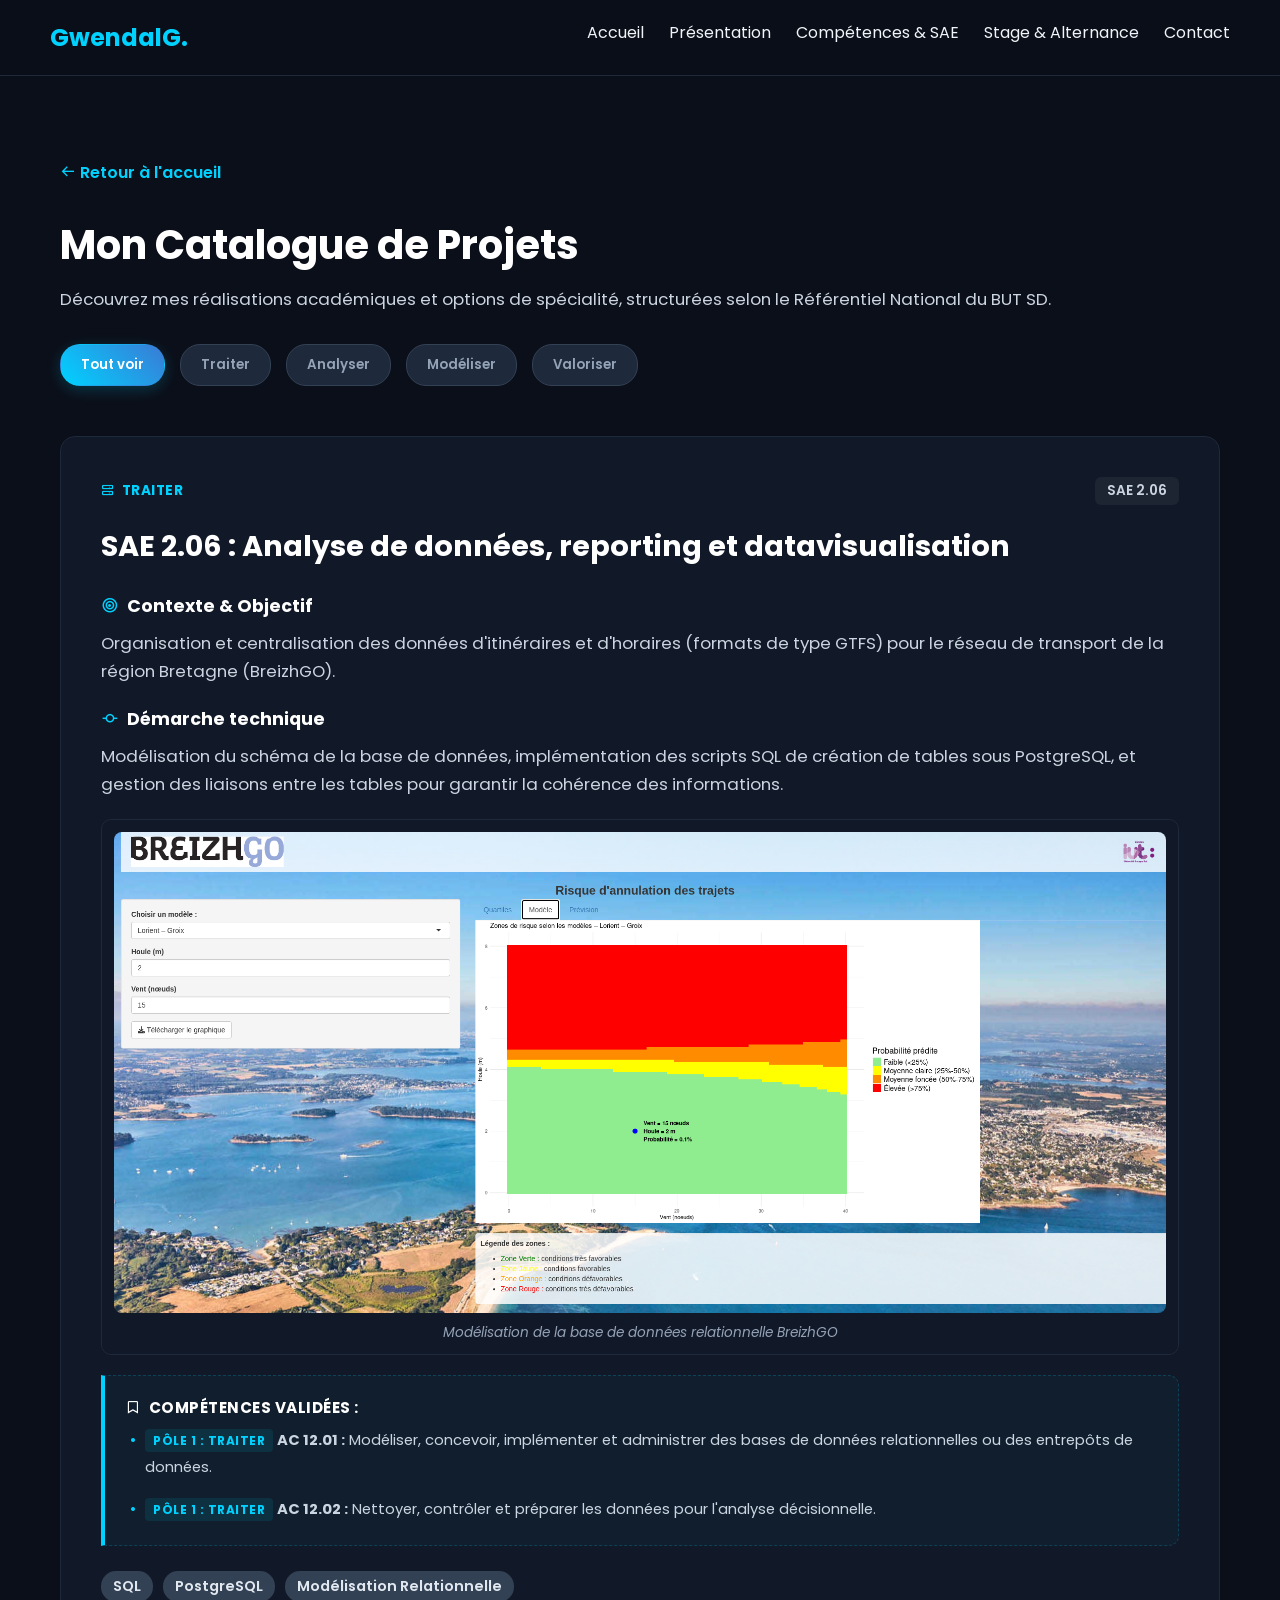
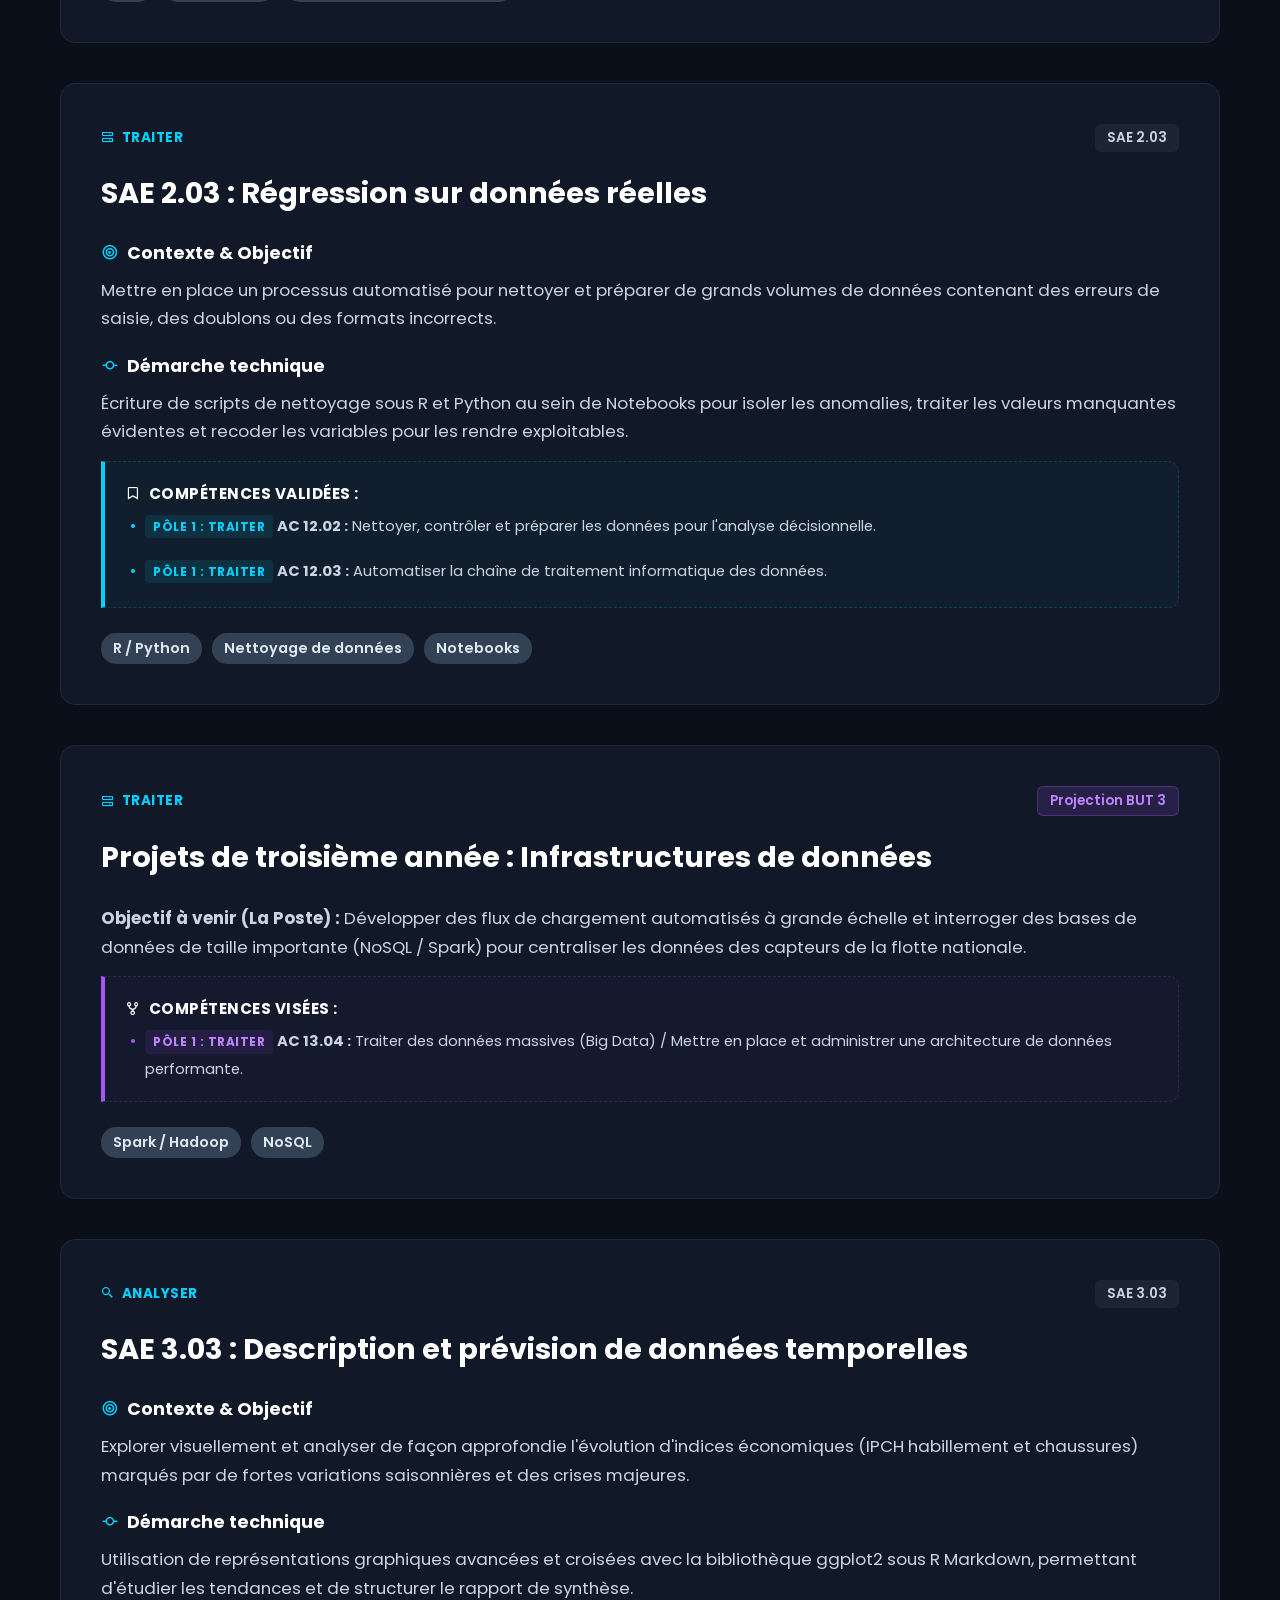
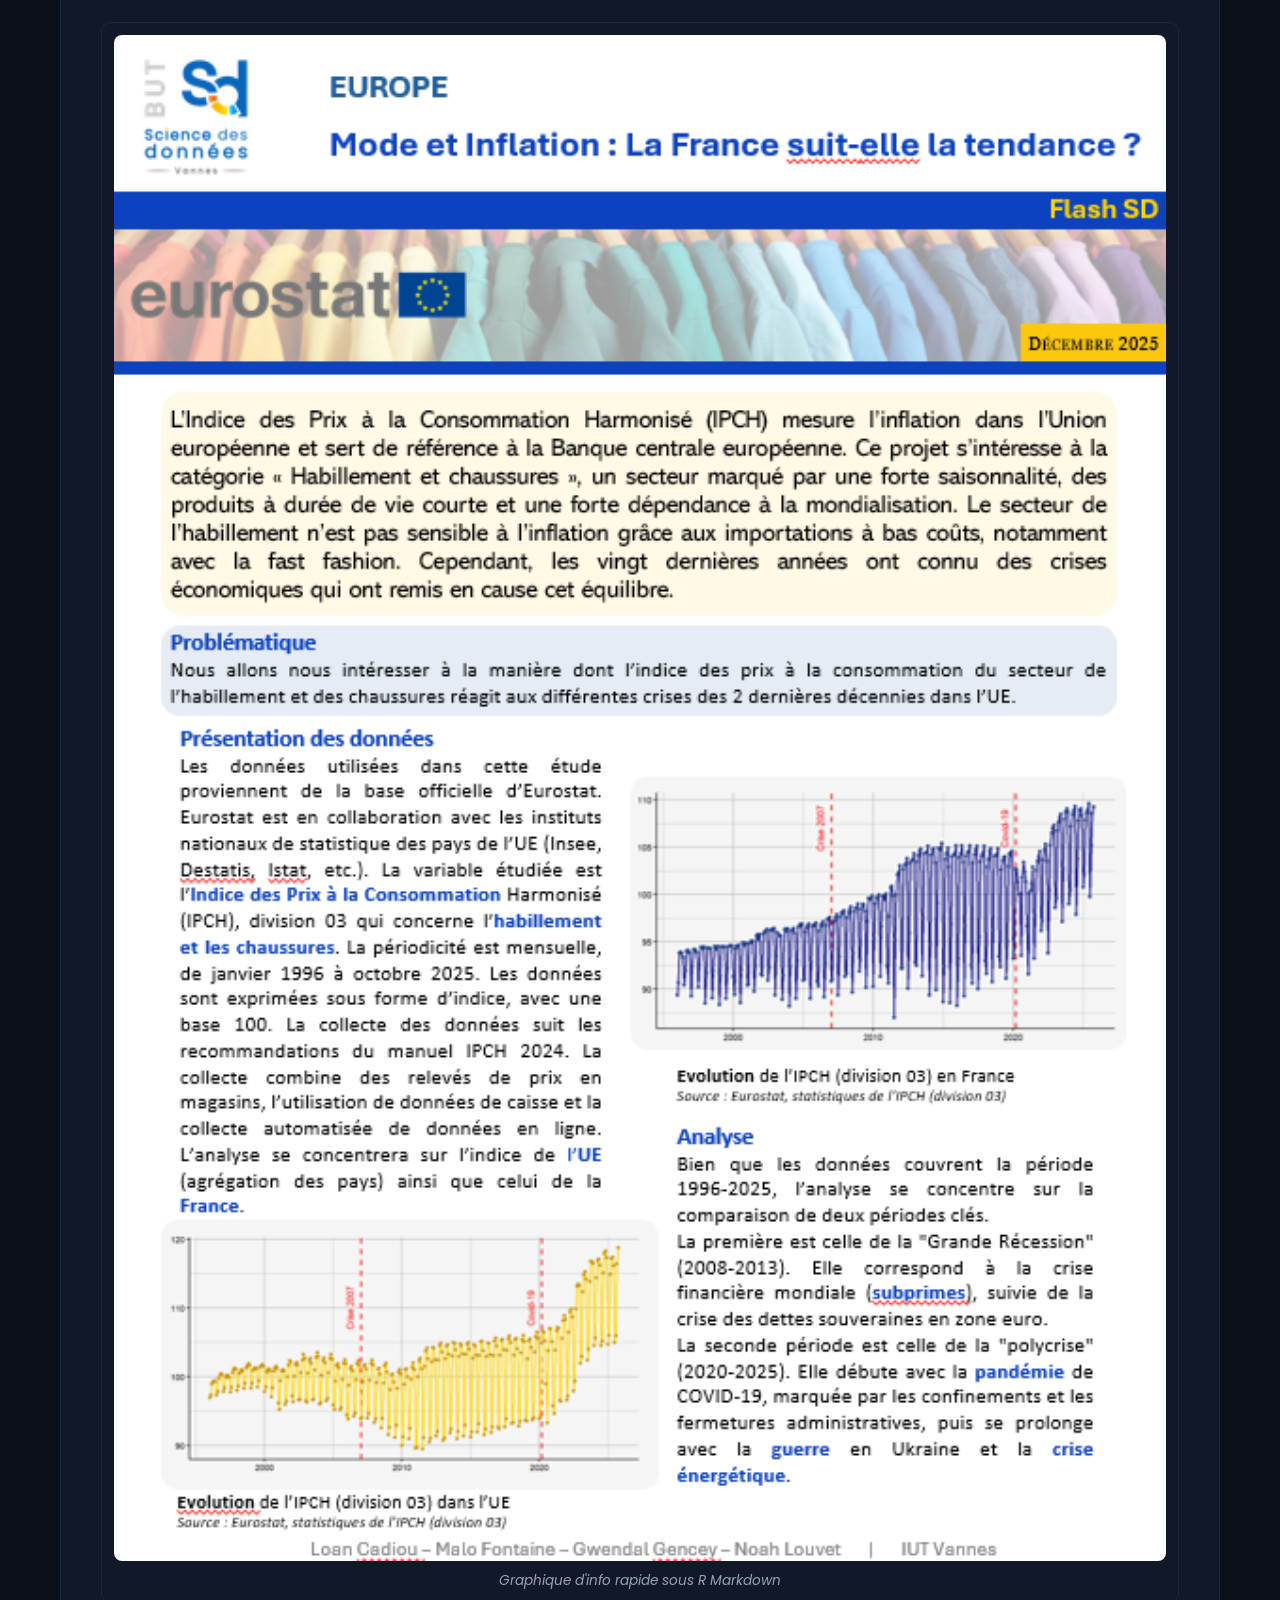
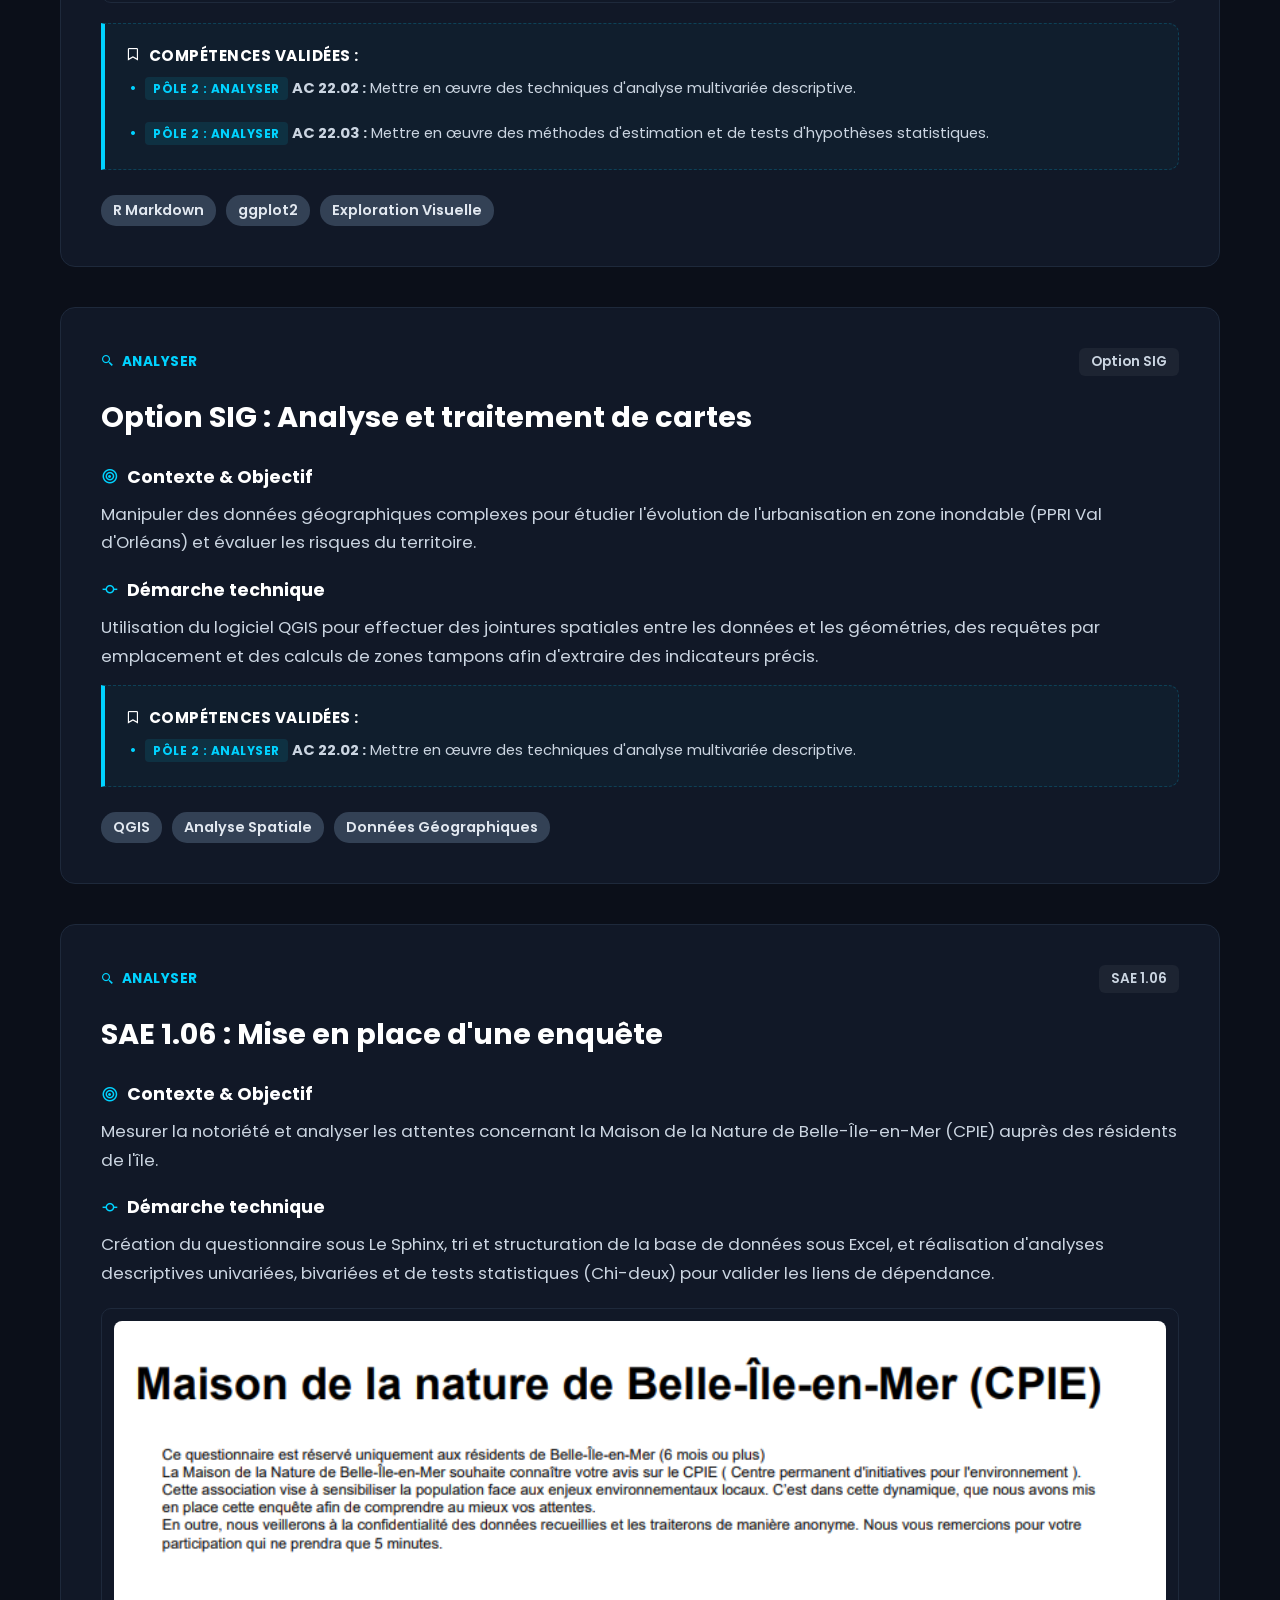
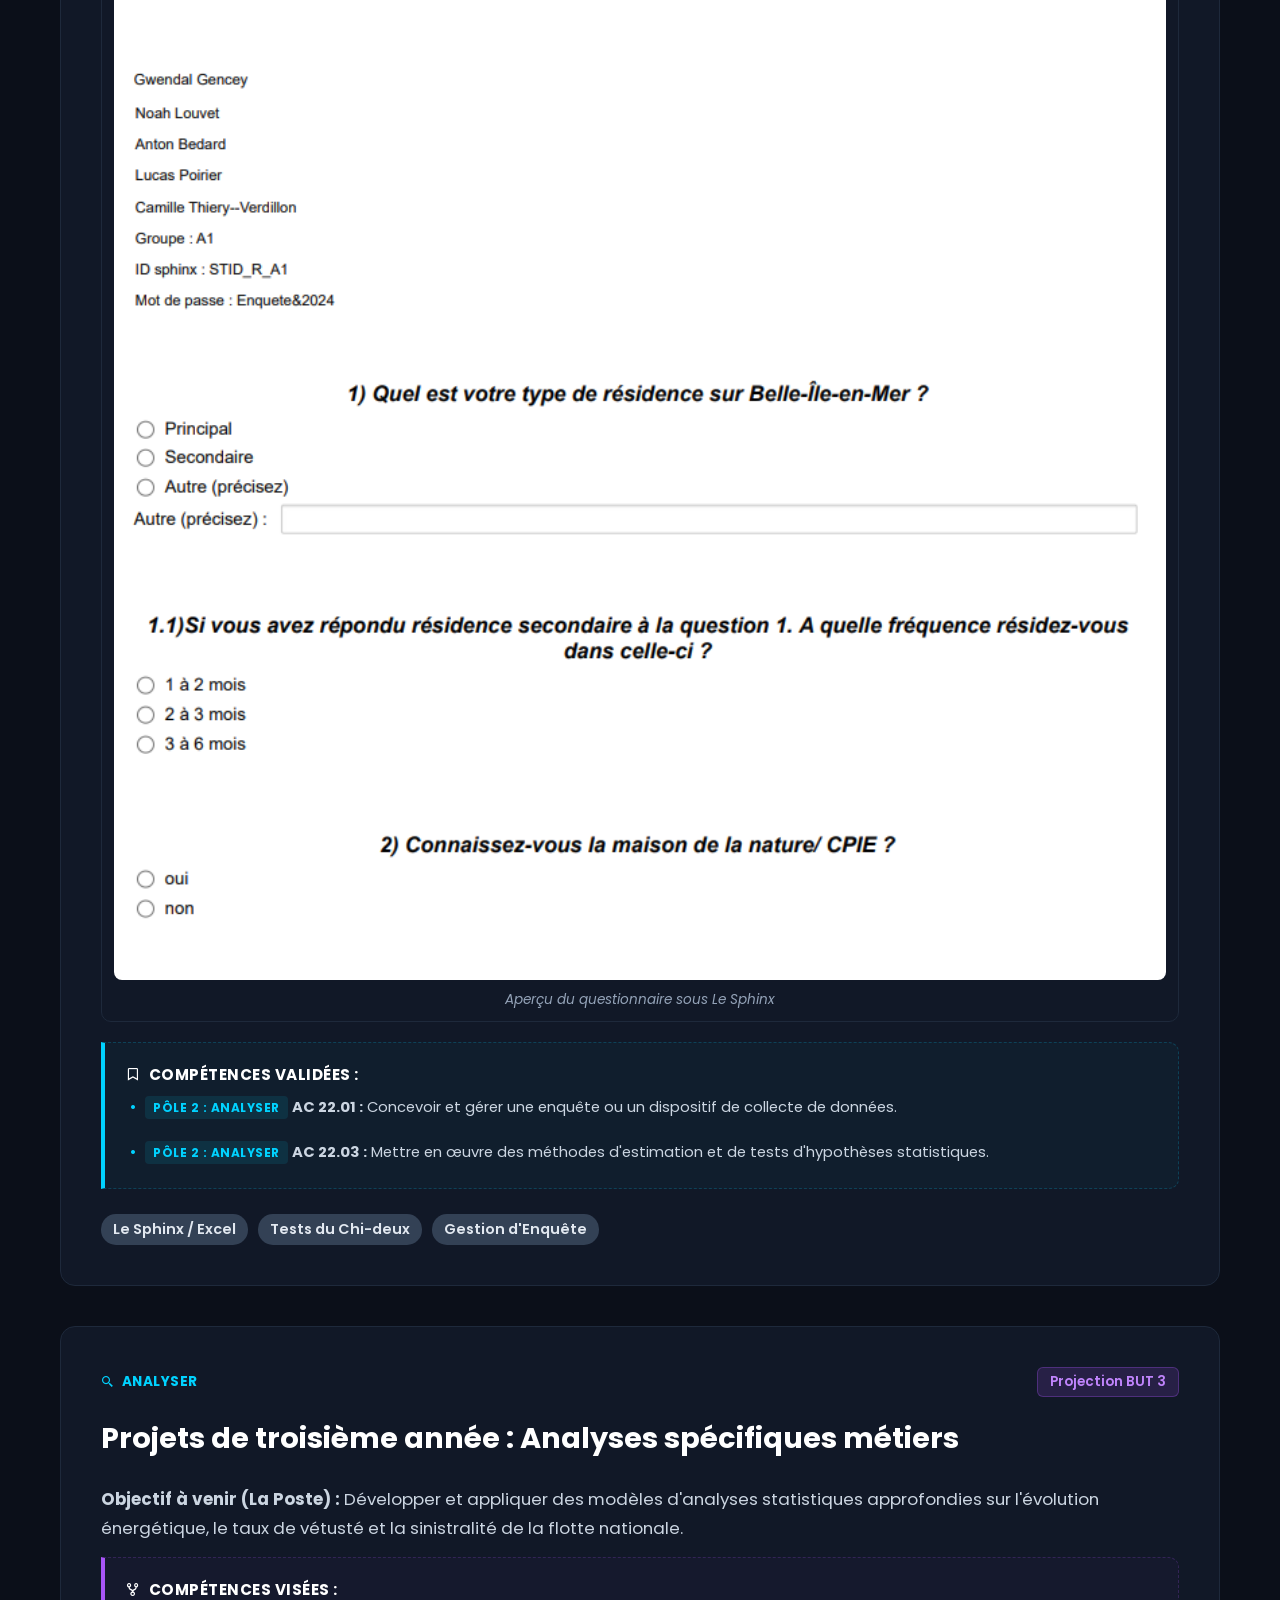
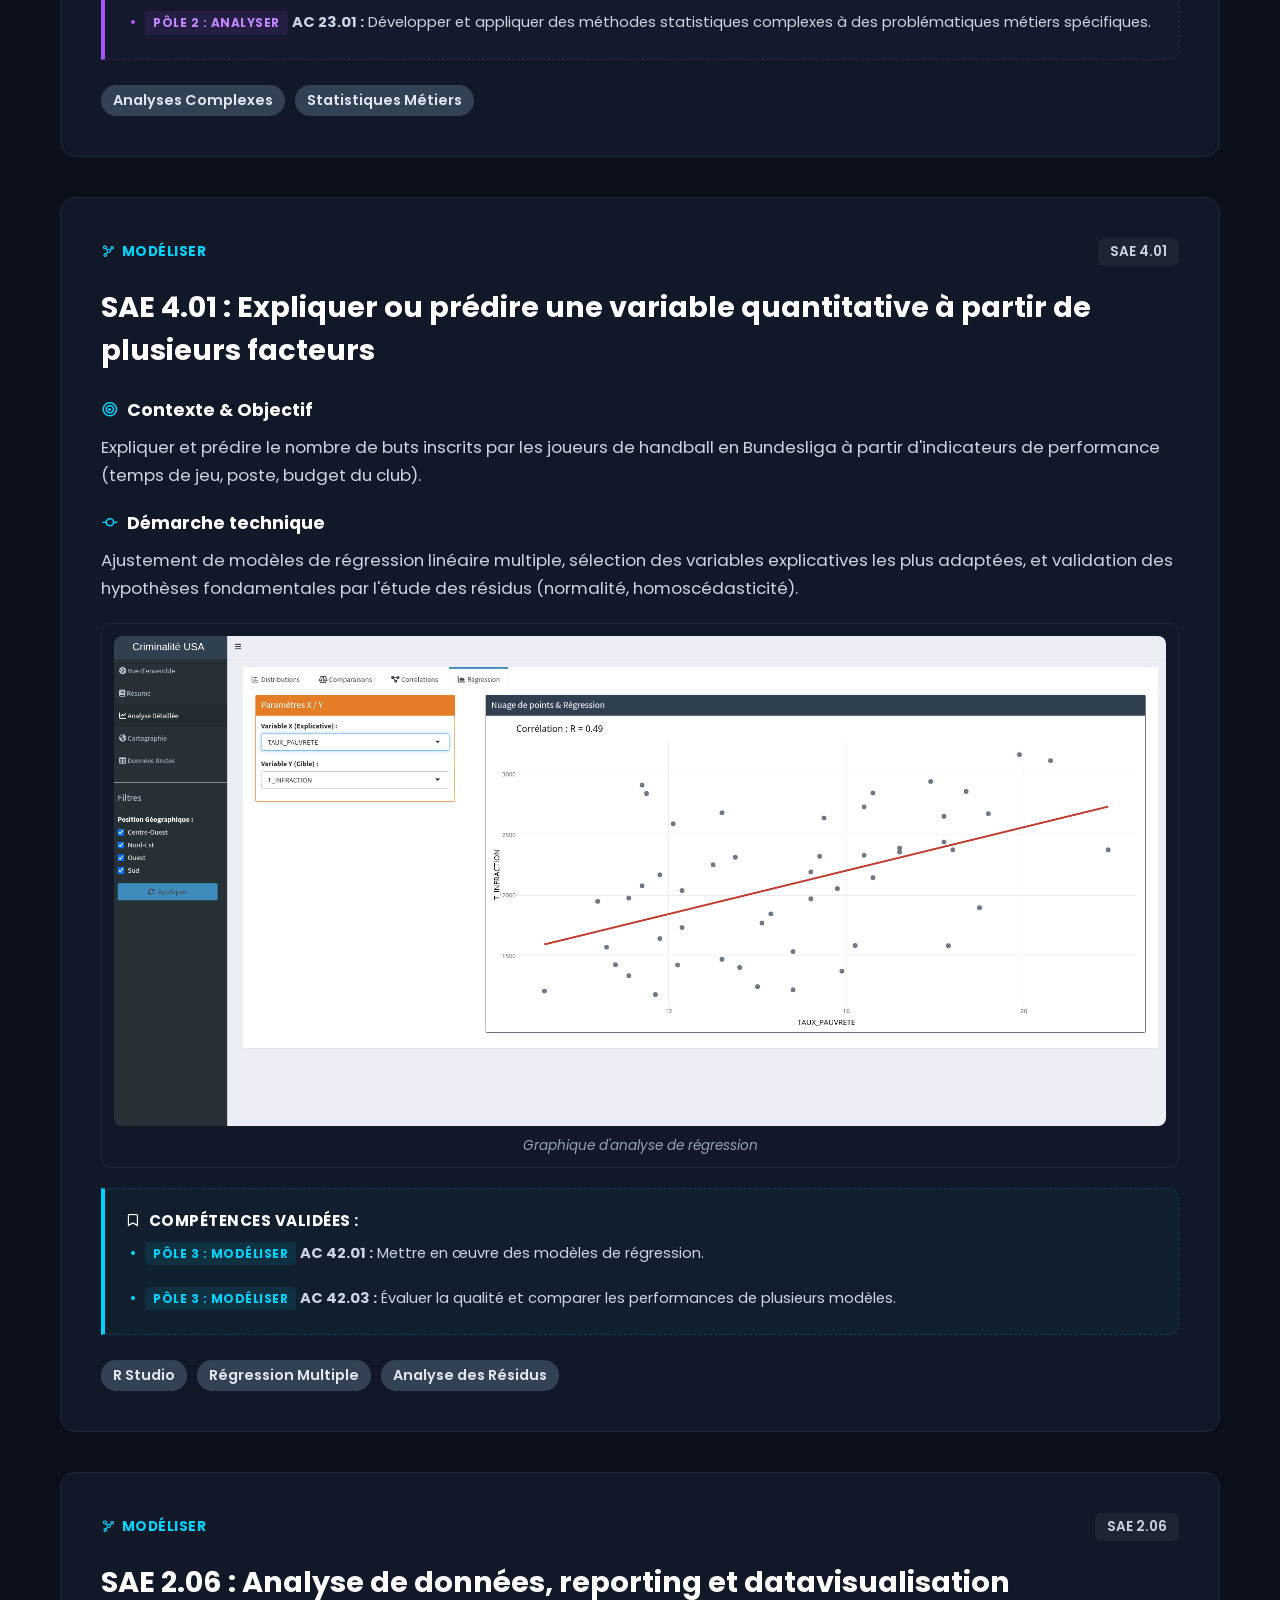
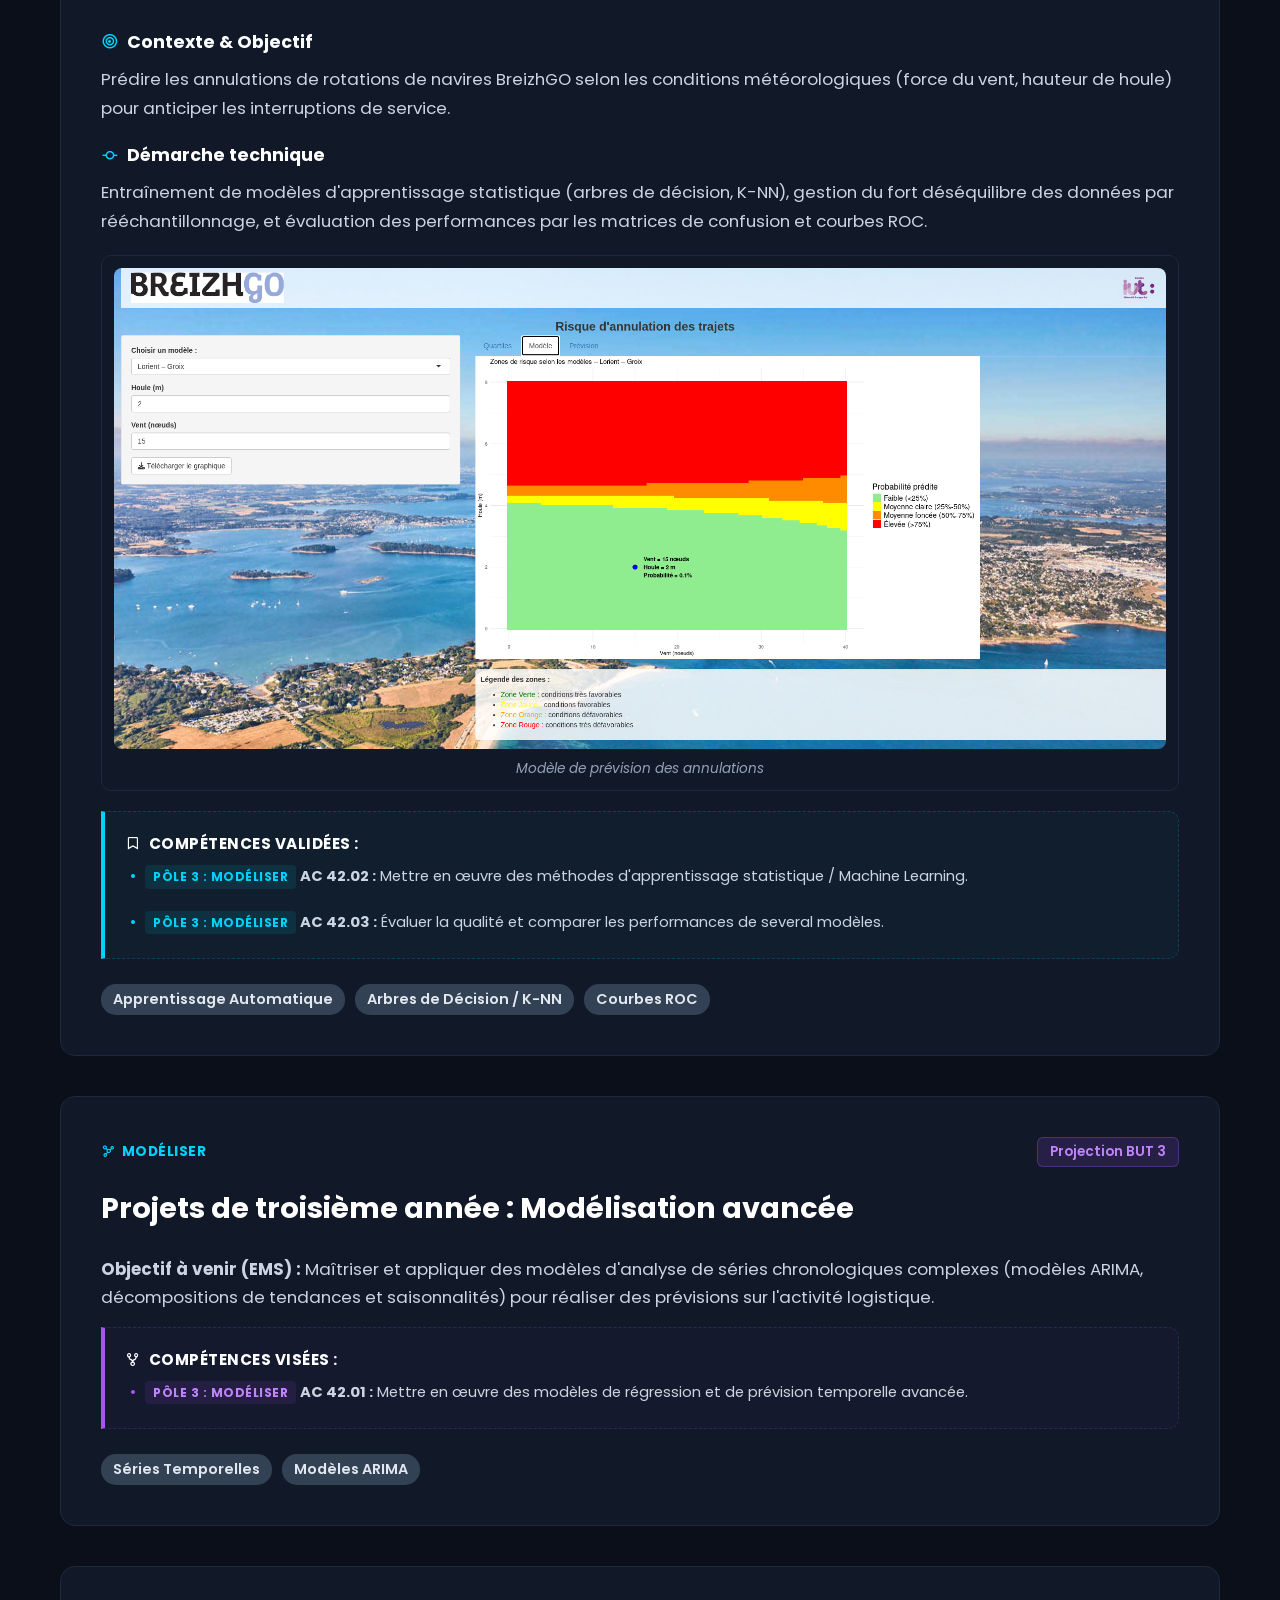
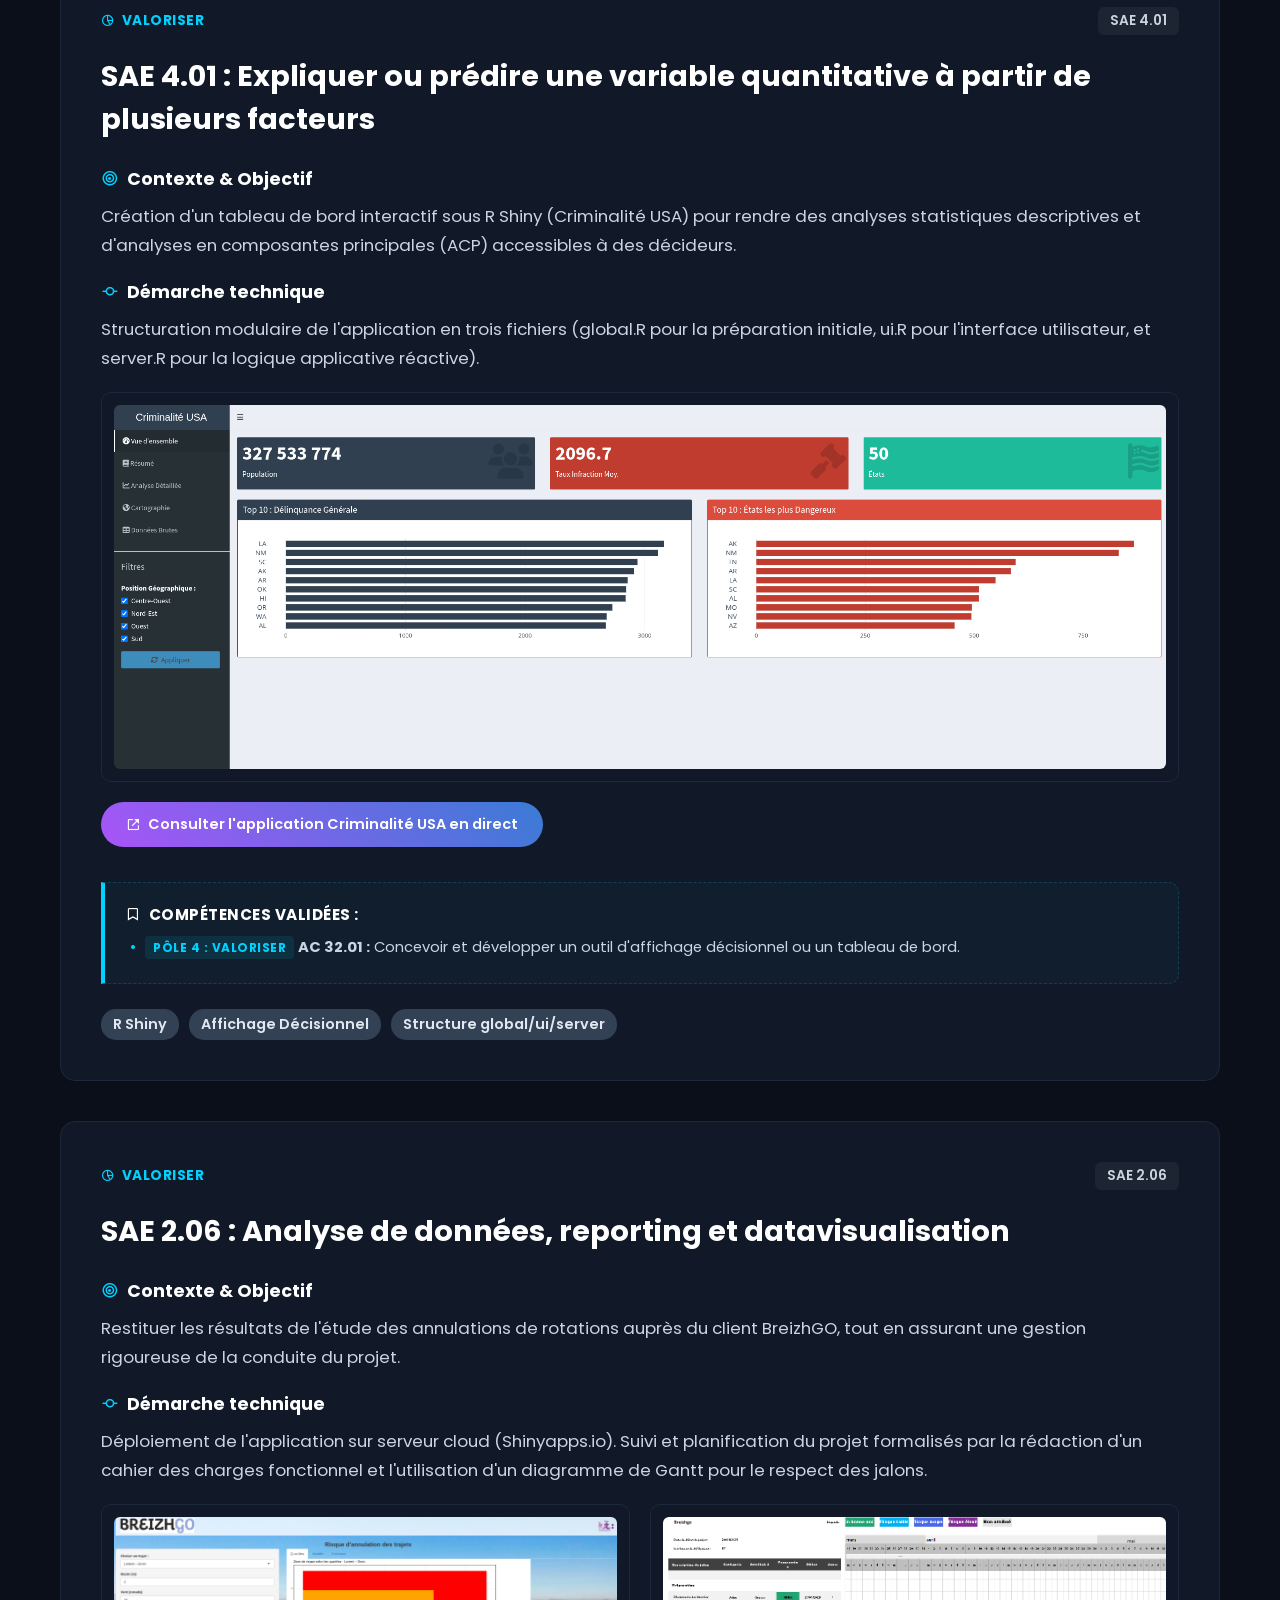
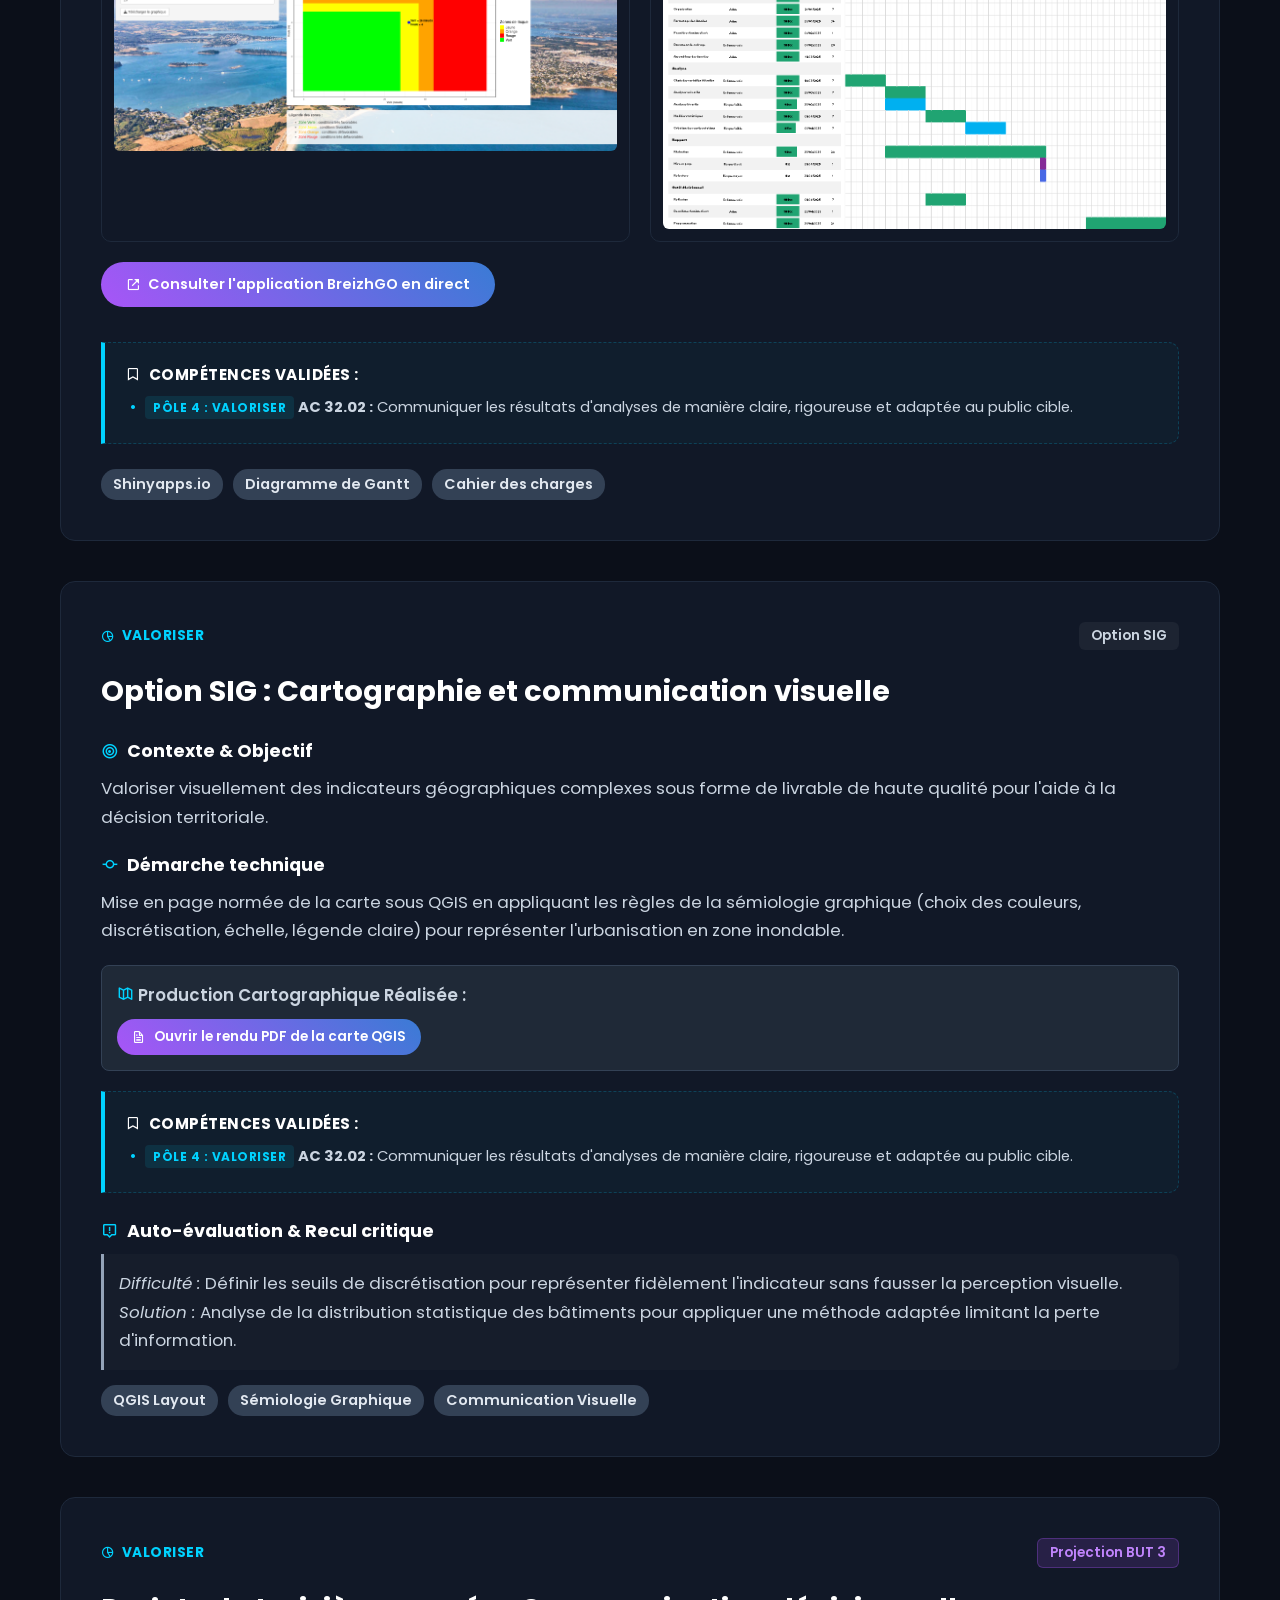
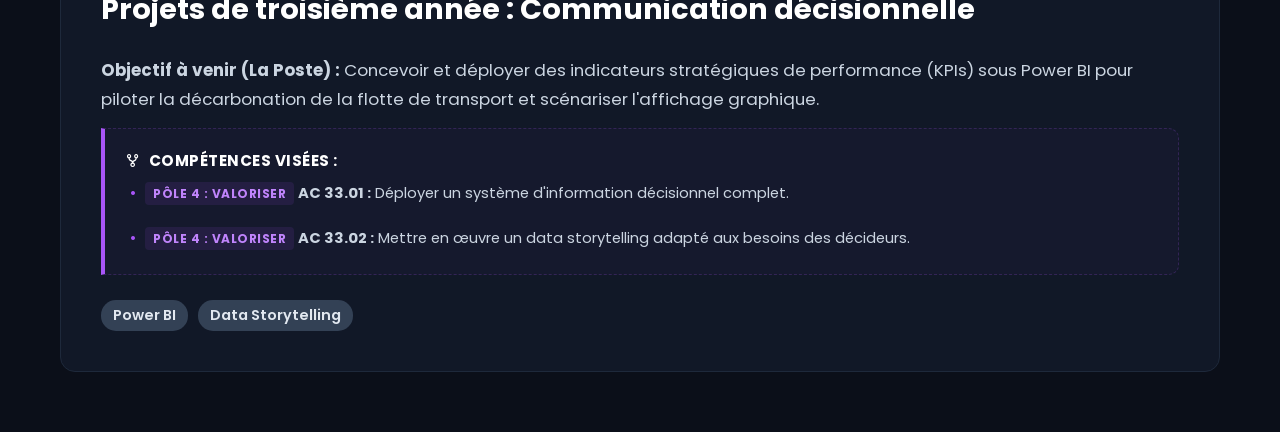
==== projets.html @ 63a034d4 "Add files via upload" ====
<!DOCTYPE html>
<html lang="fr">
<head>
    <meta charset="UTF-8">
    <meta name="viewport" content="width=device-width, initial-scale=1.0">
    <title>Mes Projets & SAE | Gwendal Gencey</title>
    <link rel="stylesheet" href="style.css">
    <link href="https://fonts.googleapis.com/css2?family=Poppins:wght@300;400;600;700&family=Fira+Code:wght@400;500&display=swap" rel="stylesheet">
    <link href='https://unpkg.com/boxicons@2.1.4/css/boxicons.min.css' rel='stylesheet'>
</head>
<body>

    <!-- Barre de navigation -->
    <nav class="navbar">
        <div class="logo">GwendalG.</div>
        <ul class="nav-links">
            <li><a href="index.html">Accueil</a></li>
            <li><a href="index.html#presentation">Présentation</a></li>
            <li><a href="index.html#competences">Compétences & SAE</a></li>
            <li><a href="index.html#experiences">Stage & Alternance</a></li>
            <li><a href="index.html#contact">Contact</a></li>
        </ul>
    </nav>

    <div class="subpage-container">
        <a href="index.html" class="back-home"><i class='bx bx-arrow-back'></i> Retour à l'accueil</a>
        
        <h1 id="page-title">Mon Catalogue de Projets</h1>
        <p class="subtitle" style="text-align: left; margin-bottom: 30px;">Découvrez mes réalisations académiques et options de spécialité, structurées selon le Référentiel National du BUT SD.</p>

        <!-- Menu de filtrage dynamique -->
        <div class="filter-menu">
            <button class="filter-btn active" data-filter="all">Tout voir</button>
            <button class="filter-btn" data-filter="traiter">Traiter</button>
            <button class="filter-btn" data-filter="analyser">Analyser</button>
            <button class="filter-btn" data-filter="modeliser">Modéliser</button>
            <button class="filter-btn" data-filter="valoriser">Valoriser</button>
        </div>

        <div class="projects-grid">

            <!-- ============================================== -->
            <!-- PÔLE 1 : TRAITER LA DONNÉE                     -->
            <!-- ============================================== -->

            <!-- Projet Traiter 1 -->
            <div class="project-card traiter">
                <div class="project-header">
                    <span class="p-category"><i class='bx bx-server'></i> Traiter</span>
                    <span class="p-sae">SAE 2.06</span>
                </div>
                <h3>SAE 2.06 : Analyse de données, reporting et datavisualisation</h3>
                <h5><i class='bx bx-bullseye'></i> Contexte & Objectif</h5>
                <p>Organisation et centralisation des données d'itinéraires et d'horaires (formats de type GTFS) pour le réseau de transport de la région Bretagne (BreizhGO).</p>
                <h5><i class='bx bx-git-commit'></i> Démarche technique</h5>
                <p>Modélisation du schéma de la base de données, implémentation des scripts SQL de création de tables sous PostgreSQL, et gestion des liaisons entre les tables pour garantir la cohérence des informations.</p>
                
                <!-- Image insérée : Modèle SAE 2.06 -->
                <div class="image-box" style="margin: 20px 0;">
                    <img src="sae206modele.png" alt="Modèle SAE 2.06" style="width: 100%; border-radius: 8px;">
                    <div class="image-caption">Modélisation de la base de données relationnelle BreizhGO</div>
                </div>

                <div class="ac-details-box">
                    <h4><i class='bx bx-bookmark'></i> Compétences Validées :</h4>
                    <ul>
                        <li><span class="pole-label">Pôle 1 : Traiter</span> <strong>AC 12.01 :</strong> Modéliser, concevoir, implémenter et administrer des bases de données relationnelles ou des entrepôts de données.</li>
                        <li><span class="pole-label">Pôle 1 : Traiter</span> <strong>AC 12.02 :</strong> Nettoyer, contrôler et préparer les données pour l'analyse décisionnelle.</li>
                    </ul>
                </div>
                <div class="tech-tags">
                    <span class="tech-tag">SQL</span>
                    <span class="tech-tag">PostgreSQL</span>
                    <span class="tech-tag">Modélisation Relationnelle</span>
                </div>
            </div>

            <!-- Projet Traiter 2 -->
            <div class="project-card traiter">
                <div class="project-header">
                    <span class="p-category"><i class='bx bx-server'></i> Traiter</span>
                    <span class="p-sae">SAE 2.03</span>
                </div>
                <h3>SAE 2.03 : Régression sur données réelles</h3>
                <h5><i class='bx bx-bullseye'></i> Contexte & Objectif</h5>
                <p>Mettre en place un processus automatisé pour nettoyer et préparer de grands volumes de données contenant des erreurs de saisie, des doublons ou des formats incorrects.</p>
                <h5><i class='bx bx-git-commit'></i> Démarche technique</h5>
                <p>Écriture de scripts de nettoyage sous R et Python au sein de Notebooks pour isoler les anomalies, traiter les valeurs manquantes évidentes et recoder les variables pour les rendre exploitables.</p>
                <div class="ac-details-box">
                    <h4><i class='bx bx-bookmark'></i> Compétences Validées :</h4>
                    <ul>
                        <li><span class="pole-label">Pôle 1 : Traiter</span> <strong>AC 12.02 :</strong> Nettoyer, contrôler et préparer les données pour l'analyse décisionnelle.</li>
                        <li><span class="pole-label">Pôle 1 : Traiter</span> <strong>AC 12.03 :</strong> Automatiser la chaîne de traitement informatique des données.</li>
                    </ul>
                </div>
                <div class="tech-tags">
                    <span class="tech-tag">R / Python</span>
                    <span class="tech-tag">Nettoyage de données</span>
                    <span class="tech-tag">Notebooks</span>
                </div>
            </div>

            <!-- Projet Traiter 3 (Projection) -->
            <div class="project-card traiter">
                <div class="project-header">
                    <span class="p-category"><i class='bx bx-server'></i> Traiter</span>
                    <span class="p-sae future">Projection BUT 3</span>
                </div>
                <h3>Projets de troisième année : Infrastructures de données</h3>
                <p><strong>Objectif à venir (La Poste) :</strong> Développer des flux de chargement automatisés à grande échelle et interroger des bases de données de taille importante (NoSQL / Spark) pour centraliser les données des capteurs de la flotte nationale.</p>
                <div class="ac-details-box future-ac">
                    <h4><i class='bx bx-git-repo-forked'></i> Compétences Visées :</h4>
                    <ul>
                        <li><span class="pole-label future-label">Pôle 1 : Traiter</span> <strong>AC 13.04 :</strong> Traiter des données massives (Big Data) / Mettre en place et administrer une architecture de données performante.</li>
                    </ul>
                </div>
                <div class="tech-tags">
                    <span class="tech-tag">Spark / Hadoop</span>
                    <span class="tech-tag">NoSQL</span>
                </div>
            </div>


            <!-- ============================================== -->
            <!-- PÔLE 2 : ANALYSER STATISTIQUEMENT LES DONNÉES  -->
            <!-- ============================================== -->

            <!-- Projet Analyser 1 -->
            <div class="project-card analyser">
                <div class="project-header">
                    <span class="p-category"><i class='bx bx-search-alt-2'></i> Analyser</span>
                    <span class="p-sae">SAE 3.03</span>
                </div>
                <h3>SAE 3.03 : Description et prévision de données temporelles</h3>
                <h5><i class='bx bx-bullseye'></i> Contexte & Objectif</h5>
                <p>Explorer visuellement et analyser de façon approfondie l'évolution d'indices économiques (IPCH habillement et chaussures) marqués par de fortes variations saisonnières et des crises majeures.</p>
                <h5><i class='bx bx-git-commit'></i> Démarche technique</h5>
                <p>Utilisation de représentations graphiques avancées et croisées avec la bibliothèque <code>ggplot2</code> sous R Markdown, permettant d'étudier les tendances et de structurer le rapport de synthèse.</p>
                
                <!-- Image insérée : Visualisation SAE 3.03 -->
                <div class="image-box" style="margin: 20px 0;">
                    <img src="sae303inforapide.png" alt="Visualisation SAE 3.03" style="width: 100%; border-radius: 8px;">
                    <div class="image-caption">Graphique d'info rapide sous R Markdown</div>
                </div>

                <div class="ac-details-box">
                    <h4><i class='bx bx-bookmark'></i> Compétences Validées :</h4>
                    <ul>
                        <li><span class="pole-label">Pôle 2 : Analyser</span> <strong>AC 22.02 :</strong> Mettre en œuvre des techniques d'analyse multivariée descriptive.</li>
                        <li><span class="pole-label">Pôle 2 : Analyser</span> <strong>AC 22.03 :</strong> Mettre en œuvre des méthodes d'estimation et de tests d'hypothèses statistiques.</li>
                    </ul>
                </div>
                <div class="tech-tags">
                    <span class="tech-tag">R Markdown</span>
                    <span class="tech-tag">ggplot2</span>
                    <span class="tech-tag">Exploration Visuelle</span>
                </div>
            </div>

            <!-- Projet Analyser 2 -->
            <div class="project-card analyser">
                <div class="project-header">
                    <span class="p-category"><i class='bx bx-search-alt-2'></i> Analyser</span>
                    <span class="p-sae">Option SIG</span>
                </div>
                <h3>Option SIG : Analyse et traitement de cartes</h3>
                <h5><i class='bx bx-bullseye'></i> Contexte & Objectif</h5>
                <p>Manipuler des données géographiques complexes pour étudier l'évolution de l'urbanisation en zone inondable (PPRI Val d'Orléans) et évaluer les risques du territoire.</p>
                <h5><i class='bx bx-git-commit'></i> Démarche technique</h5>
                <p>Utilisation du logiciel QGIS pour effectuer des jointures spatiales entre les données et les géométries, des requêtes par emplacement et des calculs de zones tampons afin d'extraire des indicateurs précis.</p>
                <div class="ac-details-box">
                    <h4><i class='bx bx-bookmark'></i> Compétences Validées :</h4>
                    <ul>
                        <li><span class="pole-label">Pôle 2 : Analyser</span> <strong>AC 22.02 :</strong> Mettre en œuvre des techniques d'analyse multivariée descriptive.</li>
                    </ul>
                </div>
                <div class="tech-tags">
                    <span class="tech-tag">QGIS</span>
                    <span class="tech-tag">Analyse Spatiale</span>
                    <span class="tech-tag">Données Géographiques</span>
                </div>
            </div>

            <!-- Projet Analyser 3 -->
            <div class="project-card analyser">
                <div class="project-header">
                    <span class="p-category"><i class='bx bx-search-alt-2'></i> Analyser</span>
                    <span class="p-sae">SAE 1.06</span>
                </div>
                <h3>SAE 1.06 : Mise en place d'une enquête</h3>
                <h5><i class='bx bx-bullseye'></i> Contexte & Objectif</h5>
                <p>Mesurer la notoriété et analyser les attentes concernant la Maison de la Nature de Belle-Île-en-Mer (CPIE) auprès des résidents de l'île.</p>
                <h5><i class='bx bx-git-commit'></i> Démarche technique</h5>
                <p>Création du questionnaire sous Le Sphinx, tri et structuration de la base de données sous Excel, et réalisation d'analyses descriptives univariées, bivariées et de tests statistiques (Chi-deux) pour valider les liens de dépendance.</p>
                
                <!-- Image insérée : Questionnaire SAE 1.06 -->
                <div class="image-box" style="margin: 20px 0;">
                    <img src="sae106questionnaire.png" alt="Questionnaire SAE 1.06" style="width: 100%; border-radius: 8px;">
                    <div class="image-caption">Aperçu du questionnaire sous Le Sphinx</div>
                </div>

                <div class="ac-details-box">
                    <h4><i class='bx bx-bookmark'></i> Compétences Validées :</h4>
                    <ul>
                        <li><span class="pole-label">Pôle 2 : Analyser</span> <strong>AC 22.01 :</strong> Concevoir et gérer une enquête ou un dispositif de collecte de données.</li>
                        <li><span class="pole-label">Pôle 2 : Analyser</span> <strong>AC 22.03 :</strong> Mettre en œuvre des méthodes d'estimation et de tests d'hypothèses statistiques.</li>
                    </ul>
                </div>
                <div class="tech-tags">
                    <span class="tech-tag">Le Sphinx / Excel</span>
                    <span class="tech-tag">Tests du Chi-deux</span>
                    <span class="tech-tag">Gestion d'Enquête</span>
                </div>
            </div>

            <!-- Projet Analyser 4 (Projection) -->
            <div class="project-card analyser">
                <div class="project-header">
                    <span class="p-category"><i class='bx bx-search-alt-2'></i> Analyser</span>
                    <span class="p-sae future">Projection BUT 3</span>
                </div>
                <h3>Projets de troisième année : Analyses spécifiques métiers</h3>
                <p><strong>Objectif à venir (La Poste) :</strong> Développer et appliquer des modèles d'analyses statistiques approfondies sur l'évolution énergétique, le taux de vétusté et la sinistralité de la flotte nationale.</p>
                <div class="ac-details-box future-ac">
                    <h4><i class='bx bx-git-repo-forked'></i> Compétences Visées :</h4>
                    <ul>
                        <li><span class="pole-label future-label">Pôle 2 : Analyser</span> <strong>AC 23.01 :</strong> Développer et appliquer des méthodes statistiques complexes à des problématiques métiers spécifiques.</li>
                    </ul>
                </div>
                <div class="tech-tags">
                    <span class="tech-tag">Analyses Complexes</span>
                    <span class="tech-tag">Statistiques Métiers</span>
                </div>
            </div>


            <!-- ============================================== -->
            <!-- PÔLE 3 : MODÉLISER LES DONNÉES                 -->
            <!-- ============================================== -->

            <!-- Projet Modéliser 1 -->
            <div class="project-card modeliser">
                <div class="project-header">
                    <span class="p-category"><i class='bx bx-network-chart'></i> Modéliser</span>
                    <span class="p-sae">SAE 4.01</span>
                </div>
                <h3>SAE 4.01 : Expliquer ou prédire une variable quantitative à partir de plusieurs facteurs</h3>
                <h5><i class='bx bx-bullseye'></i> Contexte & Objectif</h5>
                <p>Expliquer et prédire le nombre de buts inscrits par les joueurs de handball en Bundesliga à partir d'indicateurs de performance (temps de jeu, poste, budget du club).</p>
                <h5><i class='bx bx-git-commit'></i> Démarche technique</h5>
                <p>Ajustement de modèles de régression linéaire multiple, sélection des variables explicatives les plus adaptées, et validation des hypothèses fondamentales par l'étude des résidus (normalité, homoscédasticité).</p>
                
                <!-- Image insérée : Régression SAE 4.01 -->
                <div class="image-box" style="margin: 20px 0;">
                    <img src="sae401regression.png" alt="Régression SAE 4.01" style="width: 100%; border-radius: 8px;">
                    <div class="image-caption">Graphique d'analyse de régression</div>
                </div>

                <div class="ac-details-box">
                    <h4><i class='bx bx-bookmark'></i> Compétences Validées :</h4>
                    <ul>
                        <li><span class="pole-label">Pôle 3 : Modéliser</span> <strong>AC 42.01 :</strong> Mettre en œuvre des modèles de régression.</li>
                        <li><span class="pole-label">Pôle 3 : Modéliser</span> <strong>AC 42.03 :</strong> Évaluer la qualité et comparer les performances de plusieurs modèles.</li>
                    </ul>
                </div>
                <div class="tech-tags">
                    <span class="tech-tag">R Studio</span>
                    <span class="tech-tag">Régression Multiple</span>
                    <span class="tech-tag">Analyse des Résidus</span>
                </div>
            </div>

            <!-- Projet Modéliser 2 -->
            <div class="project-card modeliser">
                <div class="project-header">
                    <span class="p-category"><i class='bx bx-network-chart'></i> Modéliser</span>
                    <span class="p-sae">SAE 2.06</span>
                </div>
                <h3>SAE 2.06 : Analyse de données, reporting et datavisualisation</h3>
                <h5><i class='bx bx-bullseye'></i> Contexte & Objectif</h5>
                <p>Prédire les annulations de rotations de navires BreizhGO selon les conditions météorologiques (force du vent, hauteur de houle) pour anticiper les interruptions de service.</p>
                <h5><i class='bx bx-git-commit'></i> Démarche technique</h5>
                <p>Entraînement de modèles d'apprentissage statistique (arbres de décision, K-NN), gestion du fort déséquilibre des données par rééchantillonnage, et évaluation des performances par les matrices de confusion et courbes ROC.</p>
                
                <!-- Image insérée : Modèle SAE 2.06 -->
                <div class="image-box" style="margin: 20px 0;">
                    <img src="sae206modele.png" alt="Modèle SAE 2.06" style="width: 100%; border-radius: 8px;">
                    <div class="image-caption">Modèle de prévision des annulations</div>
                </div>

                <div class="ac-details-box">
                    <h4><i class='bx bx-bookmark'></i> Compétences Validées :</h4>
                    <ul>
                        <li><span class="pole-label">Pôle 3 : Modéliser</span> <strong>AC 42.02 :</strong> Mettre en œuvre des méthodes d'apprentissage statistique / Machine Learning.</li>
                        <li><span class="pole-label">Pôle 3 : Modéliser</span> <strong>AC 42.03 :</strong> Évaluer la qualité et comparer les performances de several modèles.</li>
                    </ul>
                </div>
                <div class="tech-tags">
                    <span class="tech-tag">Apprentissage Automatique</span>
                    <span class="tech-tag">Arbres de Décision / K-NN</span>
                    <span class="tech-tag">Courbes ROC</span>
                </div>
            </div>

            <!-- Projet Modéliser 3 (Projection) -->
            <div class="project-card modeliser">
                <div class="project-header">
                    <span class="p-category"><i class='bx bx-network-chart'></i> Modéliser</span>
                    <span class="p-sae future">Projection BUT 3</span>
                </div>
                <h3>Projets de troisième année : Modélisation avancée</h3>
                <p><strong>Objectif à venir (EMS) :</strong> Maîtriser et appliquer des modèles d'analyse de séries chronologiques complexes (modèles ARIMA, décompositions de tendances et saisonnalités) pour réaliser des prévisions sur l'activité logistique.</p>
                <div class="ac-details-box future-ac">
                    <h4><i class='bx bx-git-repo-forked'></i> Compétences Visées :</h4>
                    <ul>
                        <li><span class="pole-label future-label">Pôle 3 : Modéliser</span> <strong>AC 42.01 :</strong> Mettre en œuvre des modèles de régression et de prévision temporelle avancée.</li>
                    </ul>
                </div>
                <div class="tech-tags">
                    <span class="tech-tag">Séries Temporelles</span>
                    <span class="tech-tag">Modèles ARIMA</span>
                </div>
            </div>


            <!-- ============================================== -->
            <!-- PÔLE 4 : VALORISER UNE PRODUCTION              -->
            <!-- ============================================== -->

            <!-- Projet Valoriser 1 -->
            <div class="project-card valoriser">
                <div class="project-header">
                    <span class="p-category"><i class='bx bx-pie-chart-alt-2'></i> Valoriser</span>
                    <span class="p-sae">SAE 4.01</span>
                </div>
                <h3>SAE 4.01 : Expliquer ou prédire une variable quantitative à partir de plusieurs facteurs</h3>
                <h5><i class='bx bx-bullseye'></i> Contexte & Objectif</h5>
                <p>Création d'un tableau de bord interactif sous R Shiny (Criminalité USA) pour rendre des analyses statistiques descriptives et d'analyses en composantes principales (ACP) accessibles à des décideurs.</p>
                <h5><i class='bx bx-git-commit'></i> Démarche technique</h5>
                <p>Structuration modulaire de l'application en trois fichiers (<code>global.R</code> pour la préparation initiale, <code>ui.R</code> pour l'interface utilisateur, et <code>server.R</code> pour la logique applicative réactive).</p>

                <!-- Images insérées : Tableau de bord SAE 4.01 -->
                <div class="image-gallery" style="margin: 20px 0;">
                    <div class="image-box"><img src="sae401kpi.png" alt="Interface SAE 401 2"></div>
                </div>

                <!-- LIEN MODIFIÉ : Application Shiny Stratégique -->
                <a href="https://genceygwendal-r.shinyapps.io/Criminalite_USA/" target="_blank" class="btn-cv" style="margin-bottom: 20px; font-size: 0.9rem;">
                    <i class='bx bx-link-external'></i> Consulter l'application Criminalité USA en direct
                </a>

                <div class="ac-details-box">
                    <h4><i class='bx bx-bookmark'></i> Compétences Validées :</h4>
                    <ul>
                        <li><span class="pole-label">Pôle 4 : Valoriser</span> <strong>AC 32.01 :</strong> Concevoir et développer un outil d'affichage décisionnel ou un tableau de bord.</li>
                    </ul>
                </div>
                <div class="tech-tags">
                    <span class="tech-tag">R Shiny</span>
                    <span class="tech-tag">Affichage Décisionnel</span>
                    <span class="tech-tag">Structure global/ui/server</span>
                </div>
            </div>

            <!-- Projet Valoriser 2 -->
            <div class="project-card valoriser">
                <div class="project-header">
                    <span class="p-category"><i class='bx bx-pie-chart-alt-2'></i> Valoriser</span>
                    <span class="p-sae">SAE 2.06</span>
                </div>
                <h3>SAE 2.06 : Analyse de données, reporting et datavisualisation</h3>
                <h5><i class='bx bx-bullseye'></i> Contexte & Objectif</h5>
                <p>Restituer les résultats de l'étude des annulations de rotations auprès du client BreizhGO, tout en assurant une gestion rigoureuse de la conduite du projet.</p>
                <h5><i class='bx bx-git-commit'></i> Démarche technique</h5>
                <p>Déploiement de l'application sur serveur cloud (Shinyapps.io). Suivi et planification du projet formalisés par la rédaction d'un cahier des charges fonctionnel et l'utilisation d'un diagramme de Gantt pour le respect des jalons.</p>

                <!-- Images insérées : Interface et Gantt SAE 2.06 -->
                <div class="image-gallery" style="margin-bottom: 20px;">
                    <div class="image-box"><img src="sae206interface.png" alt="Visuel BreizhGO 1"></div>
                    <div class="image-box"><img src="sae206diagrammegantz.png" alt="Visuel BreizhGO 2"></div>
                </div>

                <a href="https://hugolecullee.shinyapps.io/breizhgo_application/" target="_blank" class="btn-cv" style="margin-bottom: 20px; font-size: 0.9rem;">
                    <i class='bx bx-link-external'></i> Consulter l'application BreizhGO en direct
                </a>

                <div class="ac-details-box">
                    <h4><i class='bx bx-bookmark'></i> Compétences Validées :</h4>
                    <ul>
                        <li><span class="pole-label">Pôle 4 : Valoriser</span> <strong>AC 32.02 :</strong> Communiquer les résultats d'analyses de manière claire, rigoureuse et adaptée au public cible.</li>
                    </ul>
                </div>
                <div class="tech-tags">
                    <span class="tech-tag">Shinyapps.io</span>
                    <span class="tech-tag">Diagramme de Gantt</span>
                    <span class="tech-tag">Cahier des charges</span>
                </div>
            </div>

            <!-- Projet Valoriser 3 -->
            <div class="project-card valoriser">
                <div class="project-header">
                    <span class="p-category"><i class='bx bx-pie-chart-alt-2'></i> Valoriser</span>
                    <span class="p-sae">Option SIG</span>
                </div>
                <h3>Option SIG : Cartographie et communication visuelle</h3>
                <h5><i class='bx bx-bullseye'></i> Contexte & Objectif</h5>
                <p>Valoriser visuellement des indicateurs géographiques complexes sous forme de livrable de haute qualité pour l'aide à la décision territoriale.</p>
                <h5><i class='bx bx-git-commit'></i> Démarche technique</h5>
                <p>Mise en page normée de la carte sous QGIS en appliquant les règles de la sémiologie graphique (choix des couleurs, discrétisation, échelle, légende claire) pour représenter l'urbanisation en zone inondable.</p>

                <!-- Lien vers ton PDF de carte SIG -->
                <div style="margin: 20px 0; padding: 15px; background: #1f2937; border-radius: 8px; border: 1px solid #334155;">
                    <p style="margin-bottom: 10px; font-weight: 600;"><i class='bx bx-map-alt' style='color: var(--primary-color);'></i> Production Cartographique Réalisée :</p>
                    <a href="Carte_option_sig_Qgis.pdf" target="_blank" class="btn-cv" style="font-size: 0.85rem; padding: 8px 15px;">
                        <i class='bx bx-file'></i> Ouvrir le rendu PDF de la carte QGIS
                    </a>
                </div>

                <div class="ac-details-box">
                    <h4><i class='bx bx-bookmark'></i> Compétences Validées :</h4>
                    <ul>
                        <li><span class="pole-label">Pôle 4 : Valoriser</span> <strong>AC 32.02 :</strong> Communiquer les résultats d'analyses de manière claire, rigoureuse et adaptée au public cible.</li>
                    </ul>
                </div>

                <h5><i class='bx bx-message-alt-error'></i> Auto-évaluation & Recul critique</h5>
                <p class="reflection"><em>Difficulté :</em> Définir les seuils de discrétisation pour représenter fidèlement l'indicateur sans fausser la perception visuelle. <br><em>Solution :</em> Analyse de la distribution statistique des bâtiments pour appliquer une méthode adaptée limitant la perte d'information.</p>

                <div class="tech-tags">
                    <span class="tech-tag">QGIS Layout</span>
                    <span class="tech-tag">Sémiologie Graphique</span>
                    <span class="tech-tag">Communication Visuelle</span>
                </div>
            </div>

            <!-- Projet Valoriser 4 (Projection) -->
            <div class="project-card valoriser">
                <div class="project-header">
                    <span class="p-category"><i class='bx bx-pie-chart-alt-2'></i> Valoriser</span>
                    <span class="p-sae future">Projection BUT 3</span>
                </div>
                <h3>Projets de troisième année : Communication décisionnelle</h3>
                <p><strong>Objectif à venir (La Poste) :</strong> Concevoir et déployer des indicateurs stratégiques de performance (KPIs) sous Power BI pour piloter la décarbonation de la flotte de transport et scénariser l'affichage graphique.</p>
                <div class="ac-details-box future-ac">
                    <h4><i class='bx bx-git-repo-forked'></i> Compétences Visées :</h4>
                    <ul>
                        <li><span class="pole-label future-label">Pôle 4 : Valoriser</span> <strong>AC 33.01 :</strong> Déployer un système d'information décisionnel complet.</li>
                        <li><span class="pole-label future-label">Pôle 4 : Valoriser</span> <strong>AC 33.02 :</strong> Mettre en œuvre un data storytelling adapté aux besoins des décideurs.</li>
                    </ul>
                </div>
                <div class="tech-tags">
                    <span class="tech-tag">Power BI</span>
                    <span class="tech-tag">Data Storytelling</span>
                </div>
            </div>

        </div>
    </div>

    <!-- Script JavaScript pour le filtrage dynamique -->
    <script>
        document.addEventListener('DOMContentLoaded', () => {
            const urlParams = new URLSearchParams(window.location.search);
            const categoryParam = urlParams.get('category');
            const buttons = document.querySelectorAll('.filter-btn');
            const cards = document.querySelectorAll('.project-card');

            function filterProjects(category) {
                cards.forEach(card => {
                    if (category === 'all' || card.classList.contains(category)) {
                        card.style.display = 'block';
                    } else {
                        card.style.display = 'none';
                    }
                });

                buttons.forEach(btn => {
                    if (btn.getAttribute('data-filter') === category) {
                        btn.classList.add('active');
                    } else {
                        btn.classList.remove('active');
                    }
                });
            }

            if (categoryParam) {
                filterProjects(categoryParam);
            }

            buttons.forEach(button => {
                button.addEventListener('click', () => {
                    const filterValue = button.getAttribute('data-filter');
                    filterProjects(filterValue);
                });
            });
        });
    </script>
</body>
</html>
---- style.css ----
/* Variables de couleurs */
:root {
    --bg-color: #0b0f19;
    --text-color: #f1f5f9;
    --primary-color: #00d2ff;
    --secondary-color: #3a7bd5;
    --card-bg: #1e293b;
    --accent-future: #a855f7;
}

* {
    margin: 0;
    padding: 0;
    box-sizing: border-box;
    font-family: 'Poppins', sans-serif;
}

html {
    scroll-behavior: smooth;
    scroll-padding-top: 90px;
}

body {
    background-color: var(--bg-color);
    color: var(--text-color);
    overflow-x: hidden;
}

/* Navbar */
.navbar {
    display: flex;
    justify-content: space-between;
    padding: 20px 50px;
    background: rgba(11, 15, 25, 0.90); /* Légère transparence */
    backdrop-filter: blur(12px); /* Crée l'effet de flou dynamique en dessous */
    -webkit-backdrop-filter: blur(12px); /* Pour la compatibilité Safari/Mac */
    position: fixed;
    width: 100%;
    z-index: 1000;
    border-bottom: 1px solid #1e293b;
}
.logo { font-size: 24px; font-weight: 700; color: var(--primary-color); }
.nav-links { list-style: none; display: flex; gap: 25px; }
.nav-links a { color: var(--text-color); text-decoration: none; font-weight: 400; transition: color 0.3s;}
.nav-links a:hover { color: var(--primary-color); }

/* --- HERO SECTION MODIFIÉE (Hauteur réduite à 50vh) --- */
.hero {
    height: 50vh; 
    display: flex;
    align-items: center;
    justify-content: center;
    text-align: center;
    padding-top: 80px;
    background: linear-gradient(to right, rgba(11,15,25,0.85), rgba(11,15,25,0.85)), url('https://images.unsplash.com/photo-1551288049-bebda4e38f71?q=80&w=2070&auto=format&fit=crop') no-repeat center center/cover;
}
.hero-content h1 { font-size: 2.3rem; margin-bottom: 15px; line-height: 1.3; }
.hero-content span { color: var(--primary-color); }
.hero-content p { font-size: 1.1rem; opacity: 0.8; max-width: 700px; margin: 0 auto; }

/* --- SECTION SLIDER MODIFIÉE (Parties SAE agrandies) --- */
.slider-section {
    padding: 80px 50px;
    text-align: center;
    background: #0f172a; /* Léger changement de fond pour découper les sections */
}
.slider-section h2 { font-size: 2.5rem; margin-bottom: 10px; }
.subtitle { margin-bottom: 50px; color: #94a3b8; font-size: 1.1rem; }

.carousel-container {
    position: relative;
    max-width: 1200px; /* Élargi de 1000px à 1200px */
    margin: 0 auto;
    display: flex;
    align-items: center;
}

.carousel-track-container {
    overflow: hidden;
    width: 100%;
}

.carousel-track {
    display: flex;
    list-style: none;
    transition: transform 0.5s ease-in-out;
}

.carousel-slide {
    min-width: 33.33%; /* Affiche toujours 3 cartes mais elles sont plus larges */
    padding: 15px; /* Plus d'espace entre les cartes */
}

/* Cartes SAE plus imposantes et lisibles */
.card {
    display: block;
    background-color: var(--card-bg);
    padding: 45px 30px; /* Augmenté pour donner de l'importance */
    border-radius: 15px;
    text-decoration: none;
    color: var(--text-color);
    transition: transform 0.3s, background 0.3s, border 0.3s;
    height: 100%;
    border: 1px solid #334155;
}
.card:hover {
    transform: translateY(-10px);
    background-color: #1e293b;
    border: 1px solid var(--primary-color);
    box-shadow: 0 15px 35px rgba(0, 210, 255, 0.2);
}
.card-icon { 
    font-size: 3.5rem; 
    margin-bottom: 20px; 
    color: var(--primary-color); /* Donne la couleur bleue aux icônes */
    transition: transform 0.3s;
}
.card:hover .card-icon {
    transform: scale(1.1); /* Petit effet de zoom au survol de la carte */
}
.card h3 { margin-bottom: 15px; font-size: 1.6rem; color: #fff; } /* Titre plus grand */
.card p { font-size: 1rem; color: #94a3b8; line-height: 1.5; } /* Texte plus grand */

.carousel-btn {
    background: transparent;
    border: none;
    font-size: 2.5rem;
    color: var(--primary-color);
    cursor: pointer;
    padding: 15px;
    transition: transform 0.3s;
    z-index: 10;
}
.carousel-btn:hover { transform: scale(1.3); }

/* --- SECTION EXPERIENCES --- */
.experience-section {
    padding: 80px 50px;
    max-width: 1200px;
    margin: 0 auto;
    text-align: center;
}
.experience-section h2 { font-size: 2.5rem; margin-bottom: 40px; }
.exp-container {
    display: flex;
    gap: 30px;
    justify-content: center;
    flex-wrap: wrap;
}
.exp-box {
    background: #1e293b;
    flex: 1;
    min-width: 300px;
    padding: 40px;
    border-radius: 15px;
    text-align: left;
    border-left: 5px solid var(--secondary-color);
}
.exp-box.future {
    border-left: 5px solid var(--accent-future);
}
.tag-stage, .tag-alternance {
    display: inline-block;
    padding: 5px 12px;
    border-radius: 20px;
    font-size: 0.8rem;
    font-weight: 600;
    margin-bottom: 15px;
}
.tag-stage { background: rgba(58, 123, 213, 0.2); color: var(--primary-color); }
.tag-alternance { background: rgba(168, 85, 247, 0.2); color: #c084fc; }
.exp-box h3 { font-size: 1.5rem; margin-bottom: 5px; }
.exp-box h4 { font-size: 1.1rem; color: #94a3b8; margin-bottom: 15px; font-weight: 400; }
.exp-box p { color: #cbd5e1; font-size: 0.95rem; line-height: 1.6; }

/* --- SECTION CONTACT (FOOTER) --- */
.contact-section {
    background: #070a13;
    padding: 60px 50px;
    text-align: center;
    border-top: 1px solid #1e293b;
}
.contact-section h2 { font-size: 2.3rem; margin-bottom: 15px; }
.contact-section p { color: #94a3b8; margin-bottom: 30px; }
.contact-info {
    display: inline-block;
    background: #141b2d;
    padding: 25px 40px;
    border-radius: 10px;
    text-align: left;
    border: 1px solid #1e293b;
}
.contact-info p { margin-bottom: 10px; color: #fff; }
.contact-info p:last-child { margin-bottom: 0; }
.footer-credits { margin-top: 40px !important; font-size: 0.85rem; opacity: 0.5; }
/* Rend les blocs de liens d'expériences propres */
.exp-card-link {
    text-decoration: none;
    color: inherit;
    flex: 1;
    min-width: 300px;
    display: flex;
}

.exp-box {
    transition: transform 0.3s, border-color 0.3s, box-shadow 0.3s;
    cursor: pointer;
    width: 100%;
}

.exp-box:hover {
    transform: translateY(-5px);
    box-shadow: 0 10px 25px rgba(58, 123, 213, 0.15);
    background-color: #24324d;
}

.exp-box h4 span {
    font-size: 0.85rem;
    color: var(--primary-color);
    float: right;
    font-weight: 600;
}

/* Boutons de téléchargement CV */
.btn-download-nav {
    background: linear-gradient(45deg, var(--primary-color), var(--secondary-color));
    padding: 6px 15px !important;
    border-radius: 20px;
    color: #fff !important;
    font-weight: 600 !important;
    box-shadow: 0 4px 10px rgba(0, 210, 255, 0.2);
}

.cv-container {
    text-align: center;
    margin-top: 25px;
}

.btn-cv {
    display: inline-block;
    padding: 12px 25px;
    background: linear-gradient(45deg, #a855f7, var(--secondary-color));
    color: white;
    text-decoration: none;
    border-radius: 25px;
    font-weight: 600;
    transition: transform 0.3s, box-shadow 0.3s;
}

.btn-cv:hover {
    transform: scale(1.03);
    box-shadow: 0 10px 20px rgba(168, 85, 247, 0.3);
}

/* Style général pour les pages secondaires */
.back-home {
    display: inline-block;
    margin-bottom: 30px;
    color: var(--primary-color);
    text-decoration: none;
    font-weight: 600;
}
.subpage-container {
    max-width: 1200px;
    margin: 0 auto; /* Aligne au centre horizontalement */
    padding: 160px 20px 60px 20px; /* 160px en haut pousse TOUT le contenu sous la navbar fixed */
    position: relative;
}
.subpage-container h1 { font-size: 2.5rem; margin-bottom: 10px; color: #fff;}
.subpage-container h2 { font-size: 1.8rem; margin: 30px 0 15px 0; color: var(--primary-color); border-bottom: 1px solid #1e293b; padding-bottom: 5px;}
.subpage-container p { line-height: 1.7; color: #cbd5e1; margin-bottom: 15px; font-size: 1.05rem;}
.tech-tags { display: flex; gap: 10px; flex-wrap: wrap; margin-top: 15px; }
.tech-tag { background: #334155; padding: 5px 12px; border-radius: 15px; font-size: 0.9rem; font-weight: 600; color: #e2e8f0; }

/* --- SECTION PRÉSENTATION & FORMATION --- */
.presentation-section {
    padding: 80px 50px;
    max-width: 1200px;
    margin: 0 auto;
}

.pres-container {
    display: flex;
    gap: 40px;
    justify-content: space-between;
    flex-wrap: wrap; /* Aligne l'un en dessous de l'autre sur écran mobile */
}

.pres-box {
    flex: 1;
    min-width: 300px;
    background-color: #111827; /* Un fond de carte subtilement distinct */
    padding: 40px;
    border-radius: 15px;
    border: 1px solid #1e293b;
}

.pres-box h2 {
    font-size: 1.8rem;
    margin-bottom: 20px;
    color: var(--primary-color);
    position: relative;
}

/* Petite barre de décoration sous les titres de présentation */
.pres-box h2::after {
    content: '';
    position: absolute;
    left: 0;
    bottom: -5px;
    width: 50px;
    height: 3px;
    background: linear-gradient(to right, var(--primary-color), var(--secondary-color));
    border-radius: 2px;
}

.pres-box p {
    color: #cbd5e1;
    line-height: 1.7;
    font-size: 1.02rem;
    margin-bottom: 15px;
}

.pres-box strong {
    color: #fff;
}

/* Liste des 4 compétences du BUT SD */
.formation-list {
    list-style: none;
    margin-top: 15px;
}

.formation-list li {
    color: #cbd5e1;
    position: relative;
    padding-left: 25px;
    margin-bottom: 12px;
    font-size: 0.98rem;
    line-height: 1.5;
}

/* Petites puces bleues personnalisées pour la liste */
.formation-list li::before {
    content: '▹';
    position: absolute;
    left: 0;
    color: var(--primary-color);
    font-weight: bold;
    font-size: 1.2rem;
    top: -2px;
}

/* --- BLOCS DE MISSIONS --- */
.mission-block {
    margin-bottom: 40px;
}
.mission-block h3 {
    font-size: 1.4rem;
    color: #fff;
    margin-bottom: 15px;
    display: flex;
    align-items: center;
}

/* --- GALERIE DE CAPTURES D'ÉCRAN (MISSION 1) --- */
.image-gallery {
    display: flex;
    gap: 20px;
    margin-top: 20px;
    flex-wrap: wrap;
}

.image-box {
    flex: 1;
    min-width: 280px;
    background: #111827;
    border: 1px solid #1e293b;
    border-radius: 10px;
    padding: 12px;
    transition: transform 0.3s, border-color 0.3s;
}

.image-box:hover {
    transform: scale(1.02);
    border-color: var(--primary-color);
}

.image-box img {
    width: 100%;
    height: auto;
    border-radius: 6px;
    display: block;
    object-fit: cover;
}

.image-caption {
    font-size: 0.85rem;
    color: #94a3b8;
    margin-top: 10px;
    text-align: center;
    font-style: italic;
    line-height: 1.4;
}

/* --- FENÊTRE DE CODE STYLE VS-CODE (MISSION 2) --- */
.code-window {
    background: #111827;
    border: 1px solid #1e293b;
    border-radius: 10px;
    margin-top: 20px;
    overflow: hidden;
    box-shadow: 0 10px 30px rgba(0, 0, 0, 0.4);
}

.code-header {
    background: #1f2937;
    padding: 12px 20px;
    display: flex;
    align-items: center;
    border-bottom: 1px solid #1e293b;
}

.code-dots {
    display: flex;
    gap: 8px;
    margin-right: 20px;
}

.code-dot {
    width: 12px;
    height: 12px;
    border-radius: 50%;
    display: inline-block;
}
.code-dot.red { background: #ff5f56; }
.code-dot.yellow { background: #ffbd2e; }
.code-dot.green { background: #27c93f; }

.code-title {
    color: #94a3b8;
    font-size: 0.85rem;
    font-family: 'Fira Code', monospace;
}

.code-body {
    padding: 20px;
    margin: 0;
    overflow-x: auto;
    background: #0d1117;
}

.code-body code {
    font-family: 'Fira Code', monospace;
    font-size: 0.95rem;
    color: #c9d1d9;
    line-height: 1.6;
    display: block;
}

/* --- COLORATION SYNTAXIQUE INTÉGRÉE --- */
.c-comment { color: #8b949e; font-style: italic; }
.c-keyword { color: #ff7b72; font-weight: 600; }
.c-function { color: #d2a6ff; }
.c-string { color: #a5d6ff; }
.c-number { color: #79c0ff; }

/* --- ICÔNES DE CONTACT --- */
.contact-info p i {
    color: var(--primary-color);
    margin-right: 8px;
    font-size: 1.2rem;
    vertical-align: middle;
}

.btn-cv i {
    margin-right: 5px;
    vertical-align: middle;
}
.ac-tags {
    display: flex;
    gap: 10px;
    margin-bottom: 15px;
}
.ac-tag {
    background-color: rgba(0, 210, 255, 0.1);
    color: var(--primary-color);
    border: 1px solid rgba(0, 210, 255, 0.3);
    padding: 3px 10px;
    border-radius: 5px;
    font-size: 0.8rem;
    font-weight: 600;
    cursor: help; /* Change la souris pour indiquer qu'on peut survoler */
}
/* --- ENCADRÉS DE DÉTAILS AC --- */
.ac-details-box {
    background: rgba(0, 210, 255, 0.03);
    border: 1px dashed rgba(0, 210, 255, 0.2);
    border-left: 4px solid var(--primary-color);
    padding: 20px;
    border-radius: 0 10px 10px 0;
    margin: 15px 0 25px 0;
}

.ac-details-box.future-ac {
    background: rgba(168, 85, 247, 0.03);
    border: 1px dashed rgba(168, 85, 247, 0.2);
    border-left: 4px solid var(--accent-future);
}

.ac-details-box h4 {
    font-size: 0.95rem;
    text-transform: uppercase;
    letter-spacing: 0.5px;
    margin-bottom: 10px;
    color: #fff;
    display: flex;
    align-items: center;
    gap: 8px;
}

.ac-details-box ul {
    list-style: none;
    padding-left: 5px;
}

.ac-details-box ul li {
    font-size: 0.92rem;
    color: #cbd5e1;
    line-height: 1.6;
    margin-bottom: 8px;
    position: relative;
    padding-left: 15px;
}

.ac-details-box ul li::before {
    content: '•';
    position: absolute;
    left: 0;
    color: var(--primary-color);
}

.ac-details-box.future-ac ul li::before {
    color: var(--accent-future);
}

.ac-details-box ul li:last-child {
    margin-bottom: 0;
}
/* --- LABELS DE CompétencesS DE COMPÉTENCE DANS LES AC --- */
.pole-label {
    display: inline-block;
    font-size: 0.75rem;
    text-transform: uppercase;
    font-weight: 700;
    color: var(--primary-color);
    background: rgba(0, 210, 255, 0.1);
    padding: 2px 8px;
    border-radius: 4px;
    margin-bottom: 4px;
    letter-spacing: 0.5px;
}

.pole-label.future-label {
    color: #c084fc;
    background: rgba(168, 85, 247, 0.1);
}

.ac-details-box ul li {
    margin-bottom: 18px; /* Donne un peu plus d'espace entre les AC */
}

.ac-details-box ul li:last-child {
    margin-bottom: 0;
}

/* --- PAGE PROJETS : FILTRES & GRILLE --- */
.filter-menu {
    display: flex;
    gap: 15px;
    margin-top: 20px;
    margin-bottom: 50px; /* Donne un espace de sécurité de 50px avant la grille de cartes */
    flex-wrap: wrap;
    position: relative;
    z-index: 10; /* Assure que les boutons restent au-dessus au besoin */
}

.filter-btn {
    background: #1e293b;
    color: #94a3b8;
    border: 1px solid #334155;
    padding: 10px 20px;
    border-radius: 20px;
    font-weight: 600;
    cursor: pointer;
    transition: all 0.3s ease;
}

.filter-btn:hover, .filter-btn.active {
    background: linear-gradient(45deg, var(--primary-color), var(--secondary-color));
    color: #fff;
    border-color: transparent;
    box-shadow: 0 4px 15px rgba(0, 210, 255, 0.2);
}

.projects-grid {
    display: flex;
    flex-direction: column;
    gap: 40px;
    position: relative;
    clear: both; /* Force la grille à se placer après tout élément flottant ou fixe précédent */
}

.project-card {
    background: #111827;
    border: 1px solid #1e293b;
    border-radius: 15px;
    padding: 40px;
    transition: border-color 0.3s;
}

.project-card:hover {
    border-color: rgba(0, 210, 255, 0.4);
}

.project-header {
    display: flex;
    justify-content: space-between;
    align-items: center;
    margin-bottom: 20px;
}

.p-category {
    font-size: 0.85rem;
    font-weight: 700;
    text-transform: uppercase;
    color: var(--primary-color);
    letter-spacing: 0.5px;
    display: flex;
    align-items: center;
    gap: 6px;
}

.p-sae {
    background: rgba(255, 255, 255, 0.05);
    padding: 4px 12px;
    border-radius: 6px;
    font-size: 0.85rem;
    font-weight: 600;
    color: #cbd5e1;
}

.project-card h3 {
    font-size: 1.8rem;
    color: #fff;
    margin-bottom: 25px;
}

.project-card h5 {
    font-size: 1.1rem;
    color: #fff;
    margin: 20px 0 10px 0;
    display: flex;
    align-items: center;
    gap: 8px;
}

.project-card h5 i {
    color: var(--primary-color);
}

.project-card p {
    color: #cbd5e1;
    line-height: 1.7;
    margin-bottom: 15px;
}

.reflection {
    background: rgba(255, 255, 255, 0.02);
    border-left: 3px solid #94a3b8;
    padding: 15px;
    border-radius: 0 8px 8px 0;
    font-size: 0.95rem;
}

.p-sae.future {
    background: rgba(168, 85, 247, 0.15);
    color: #c084fc;
    border: 1px solid rgba(168, 85, 247, 0.3);
}
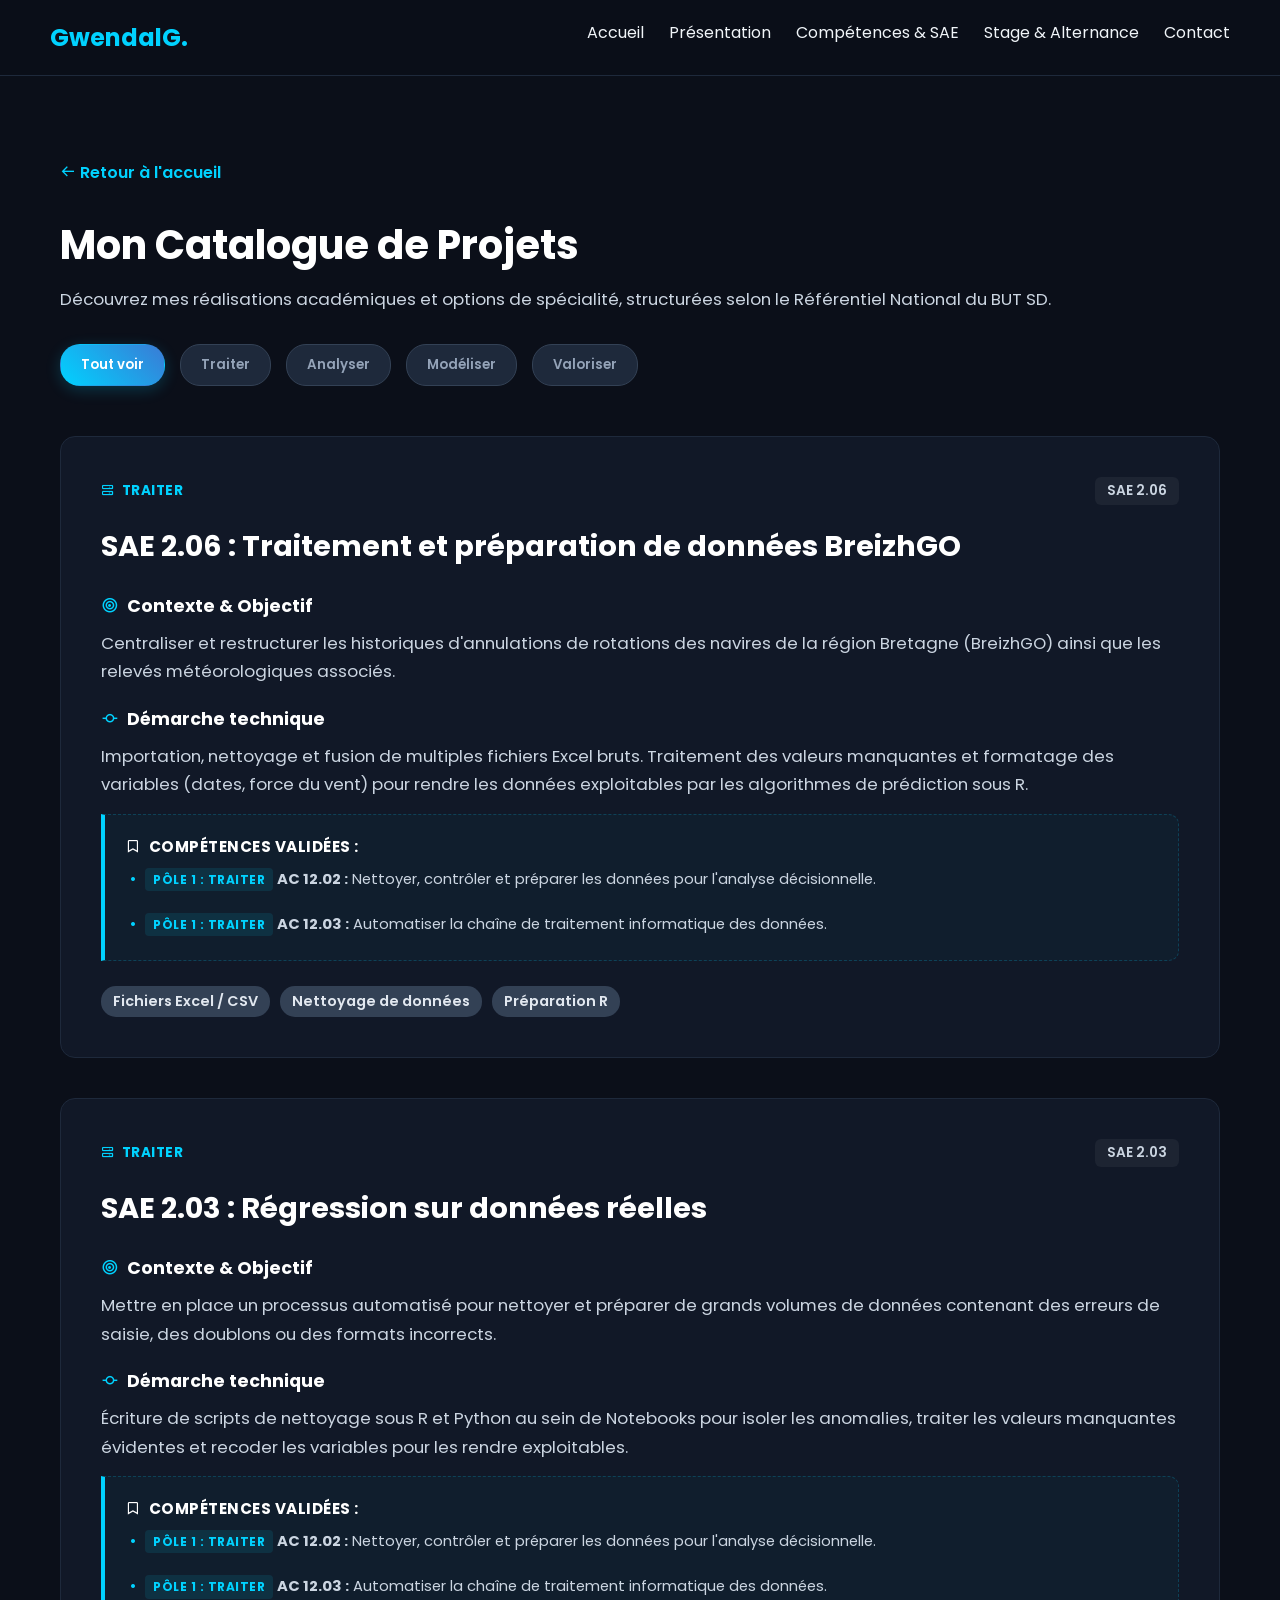
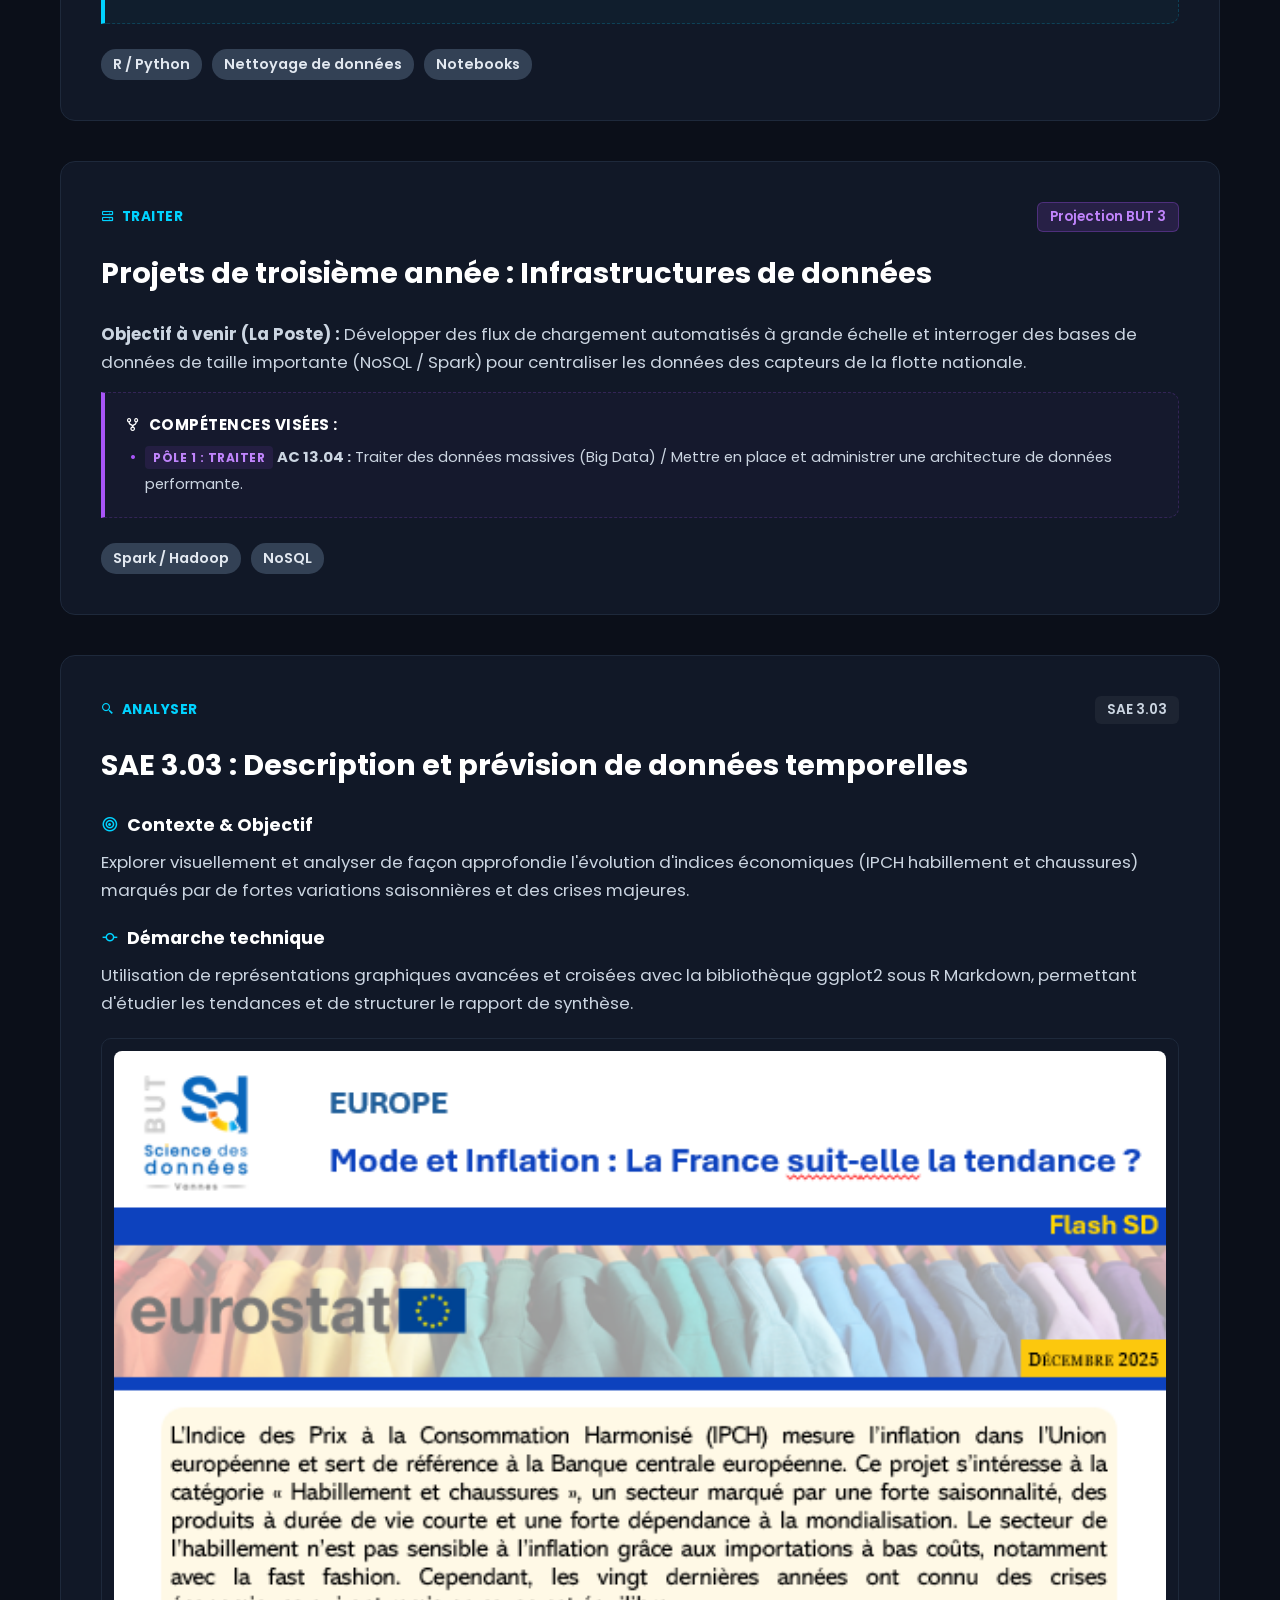
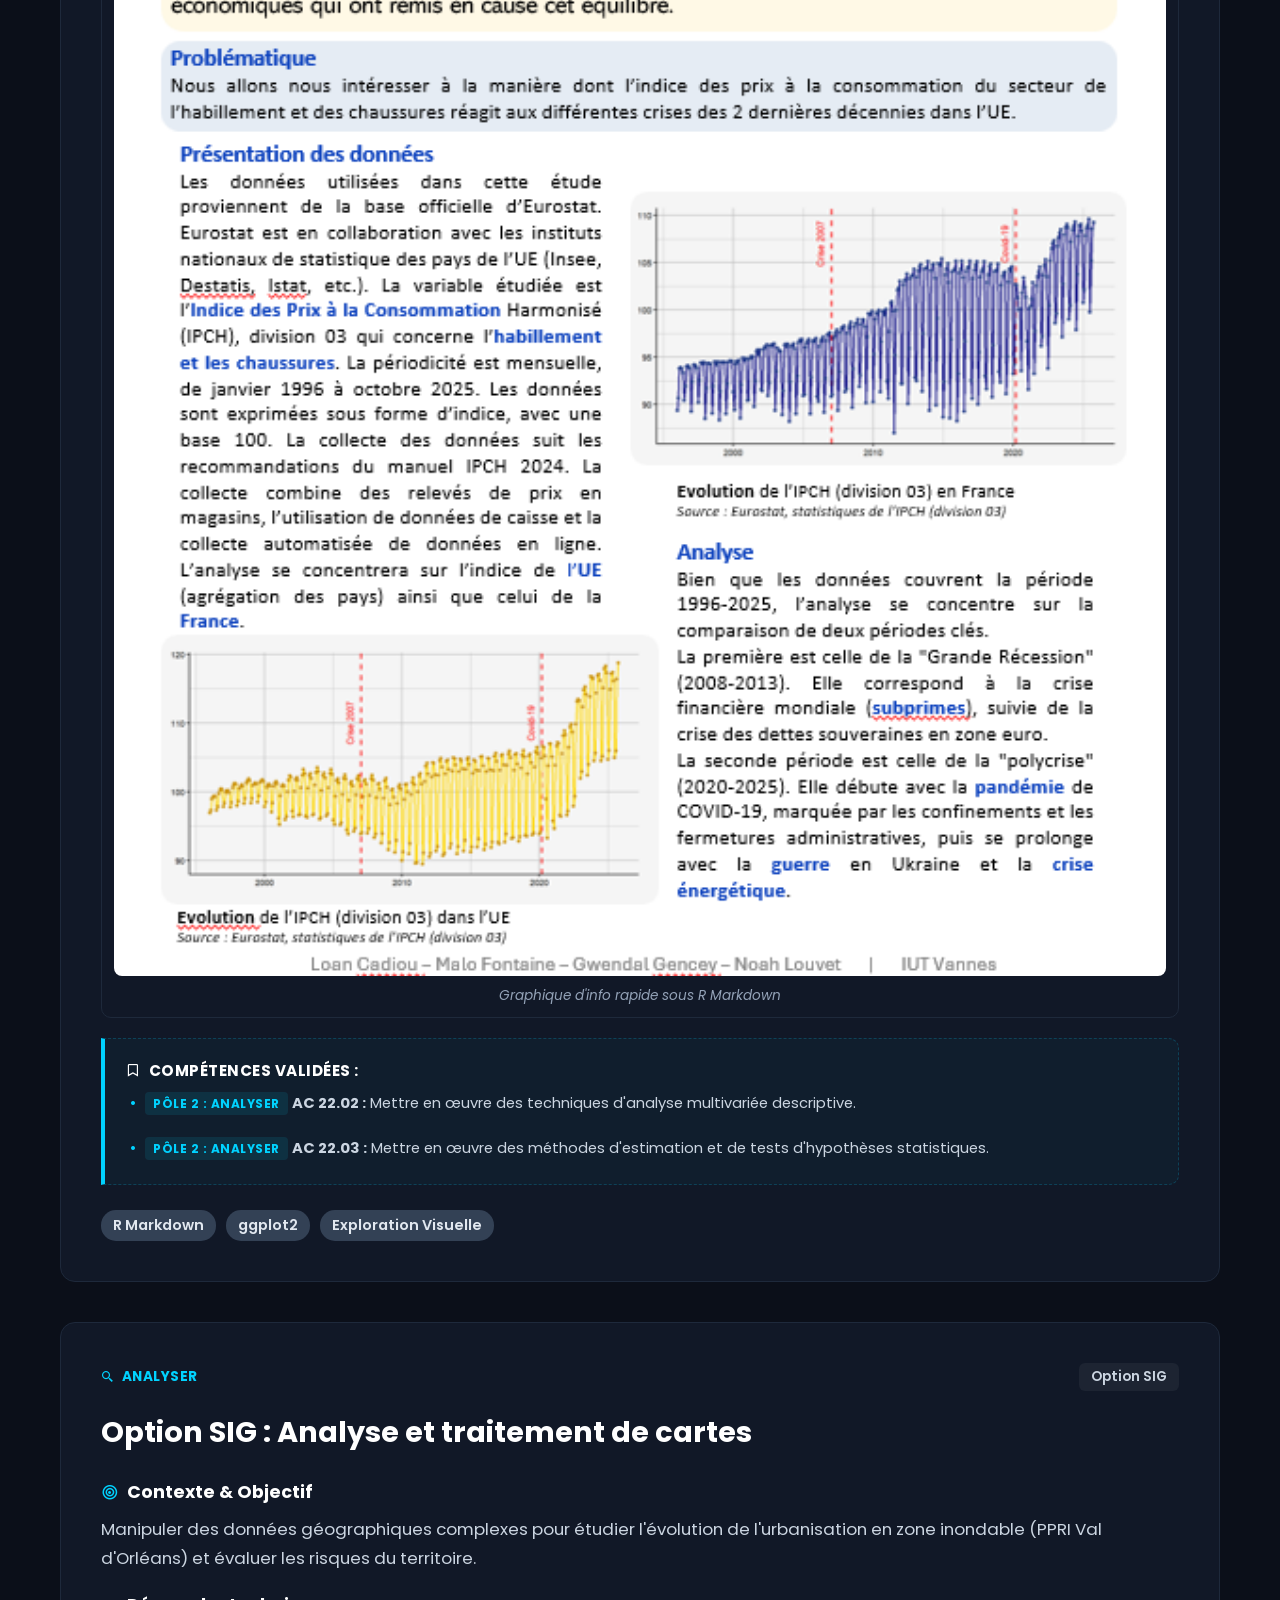
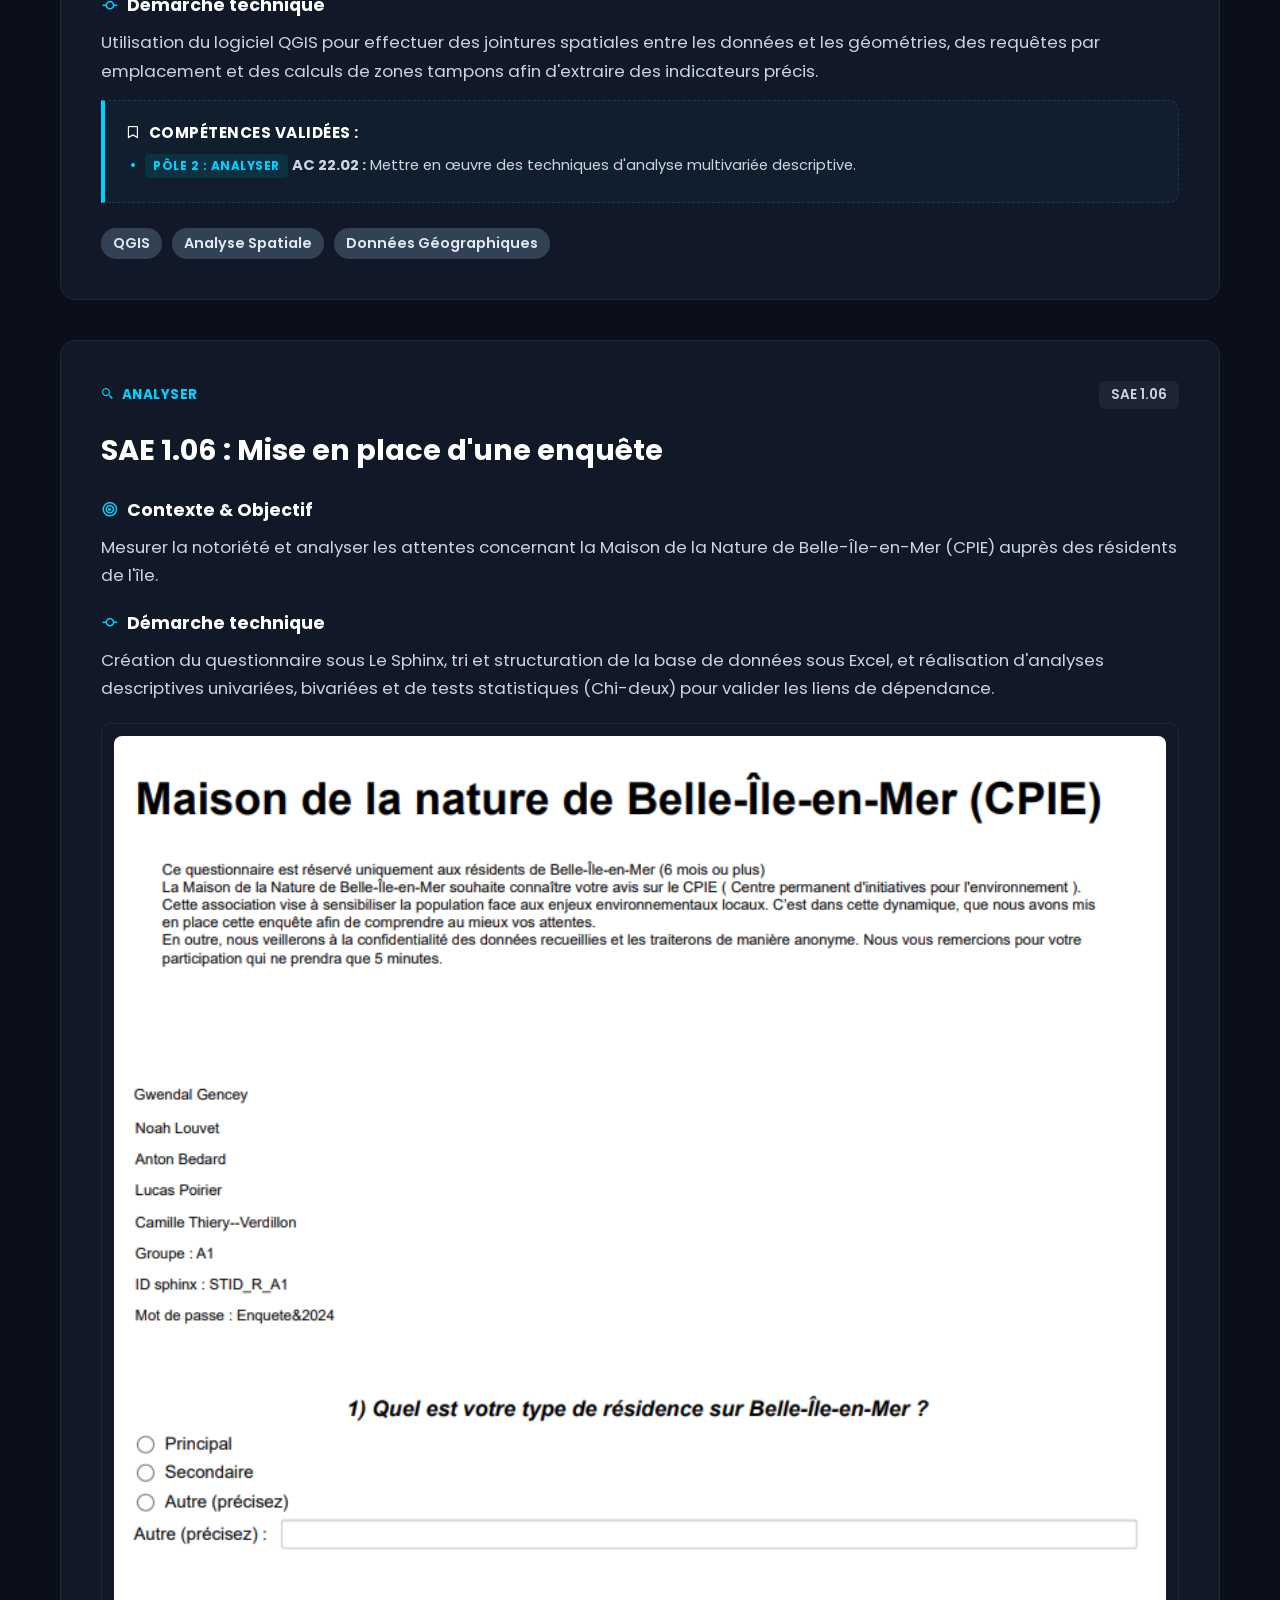
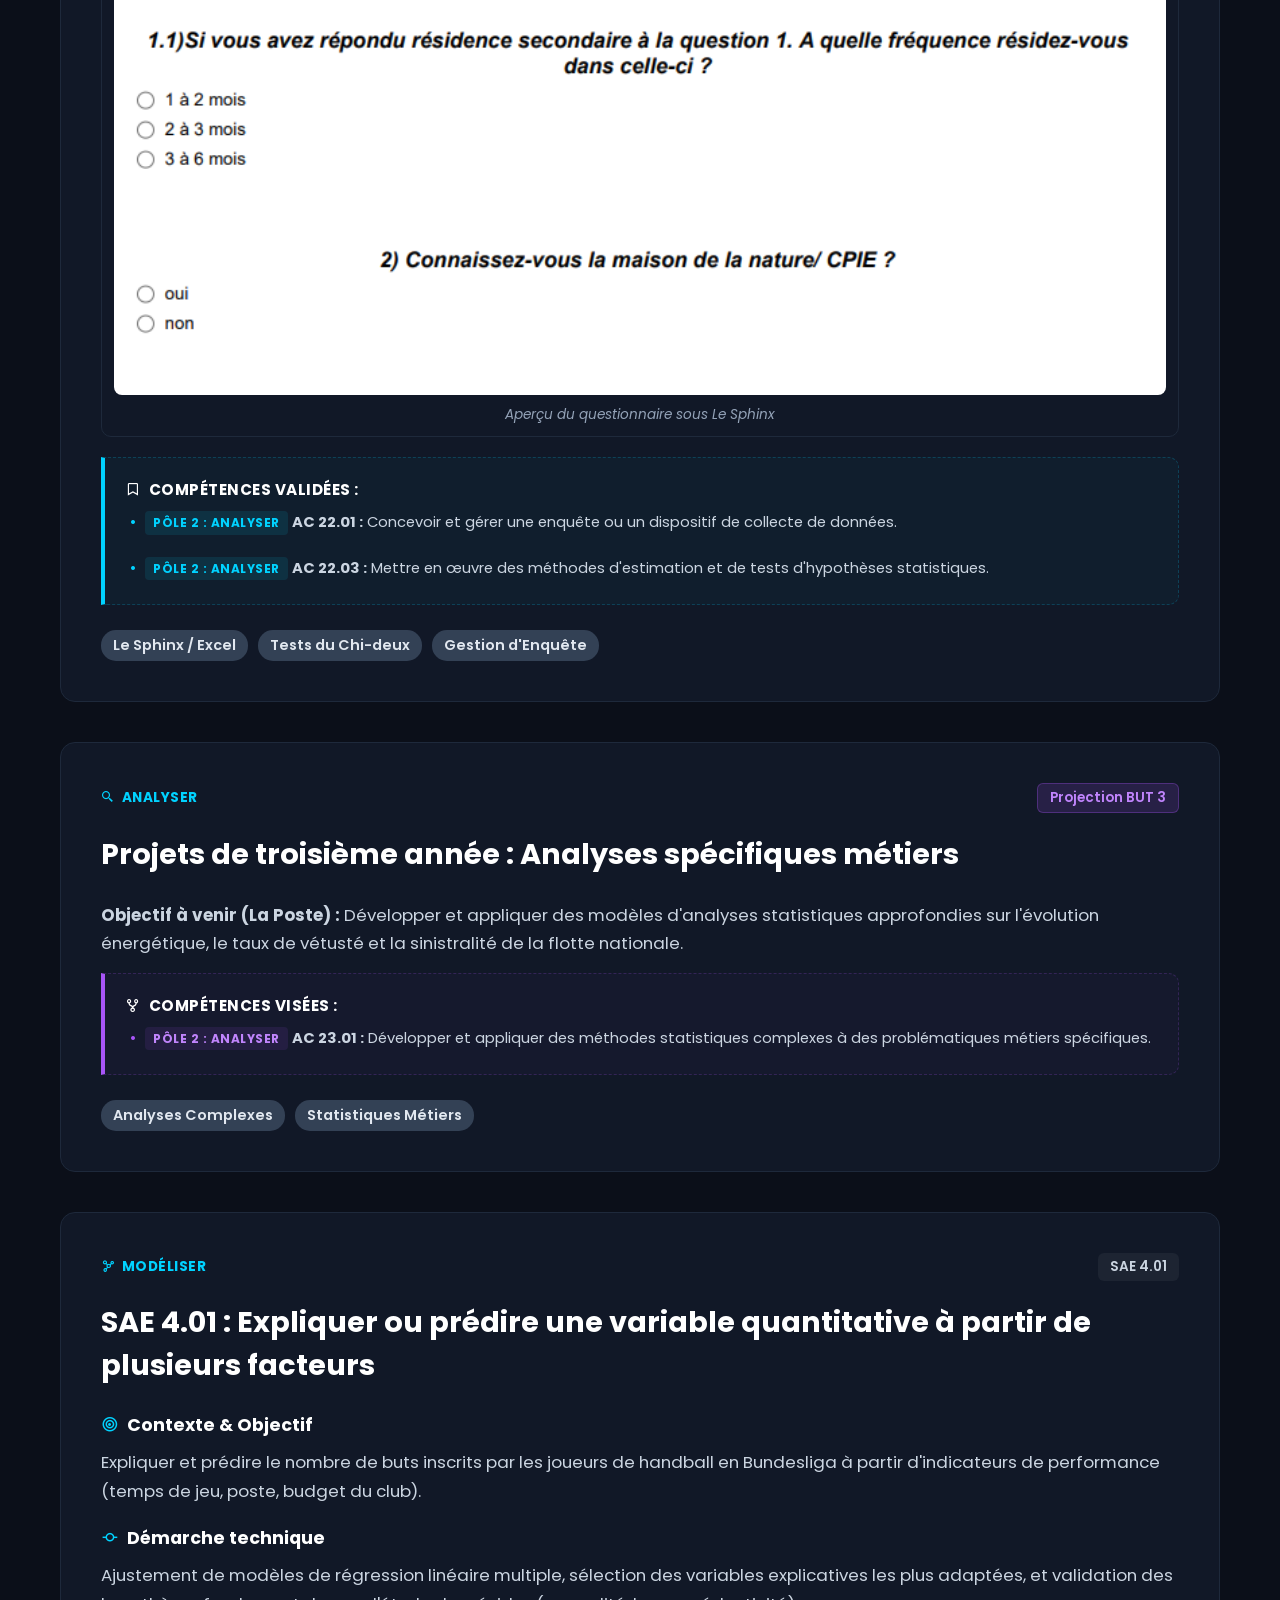
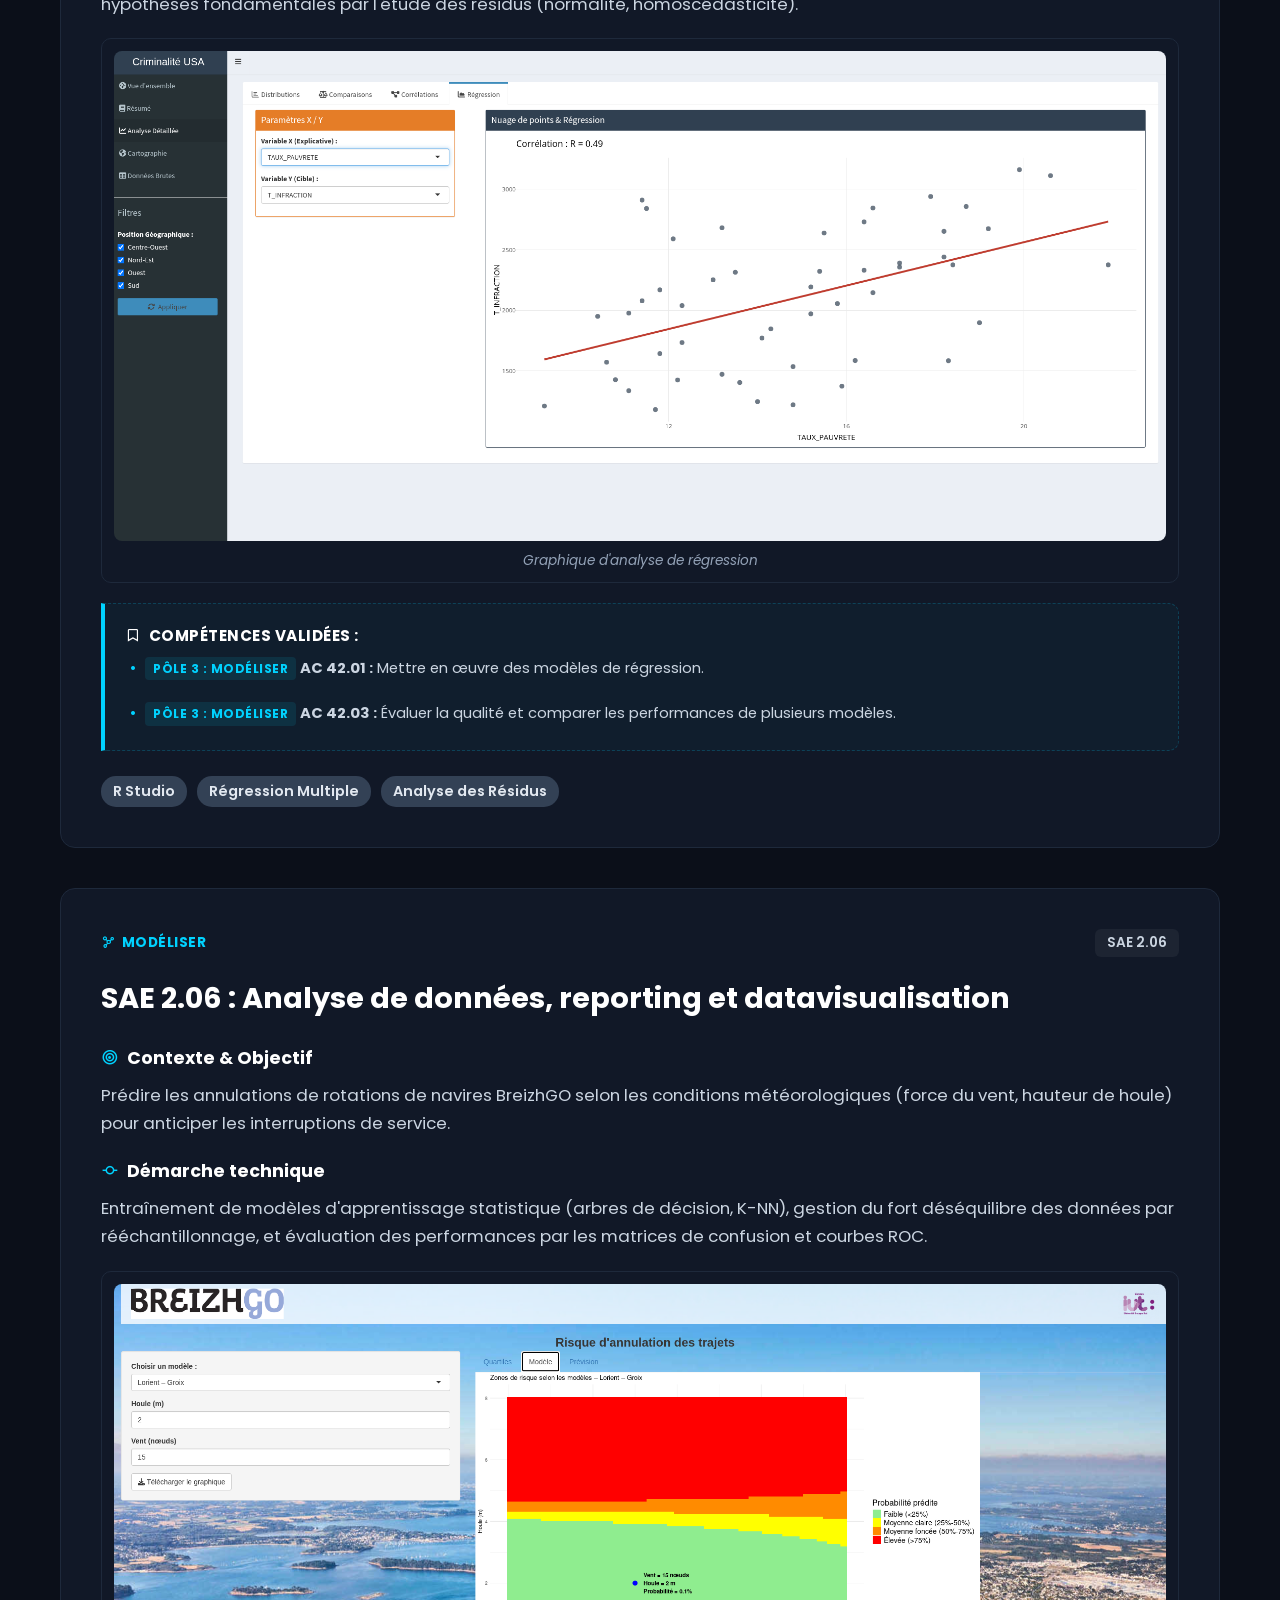
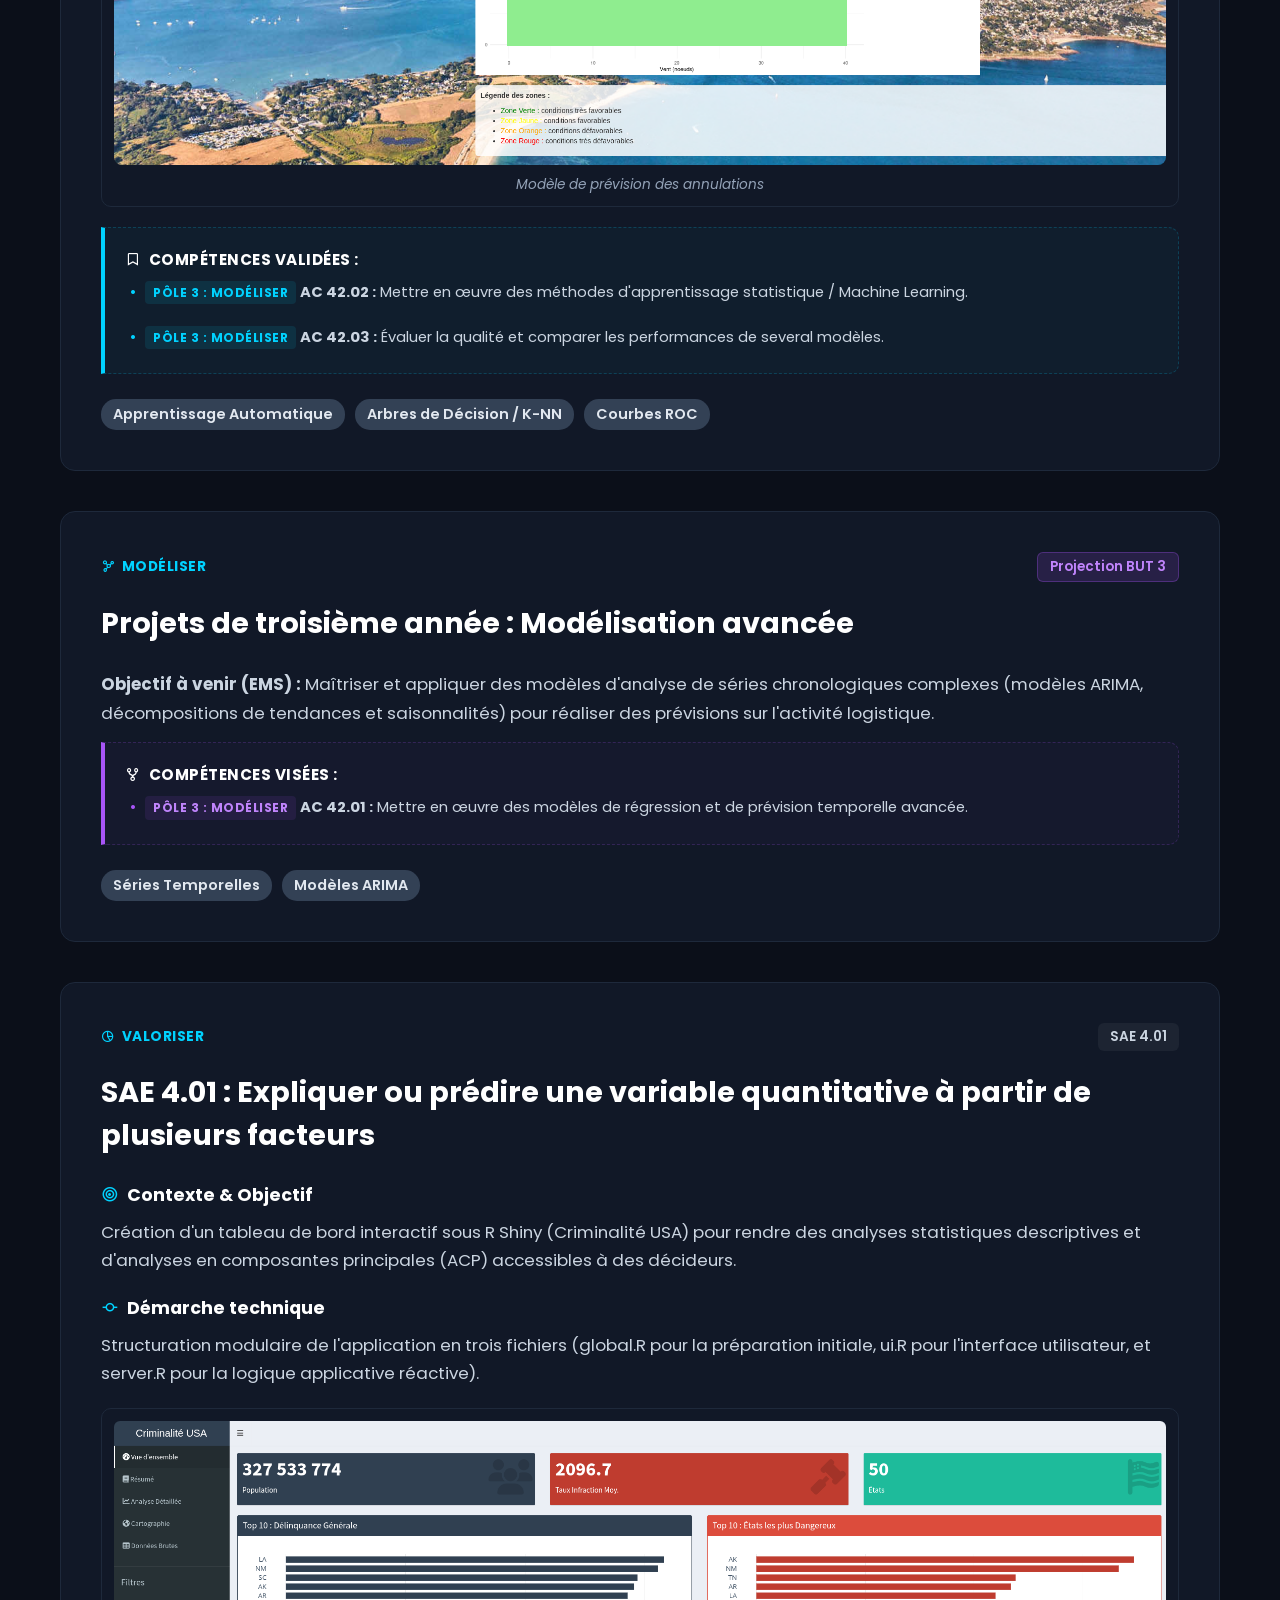
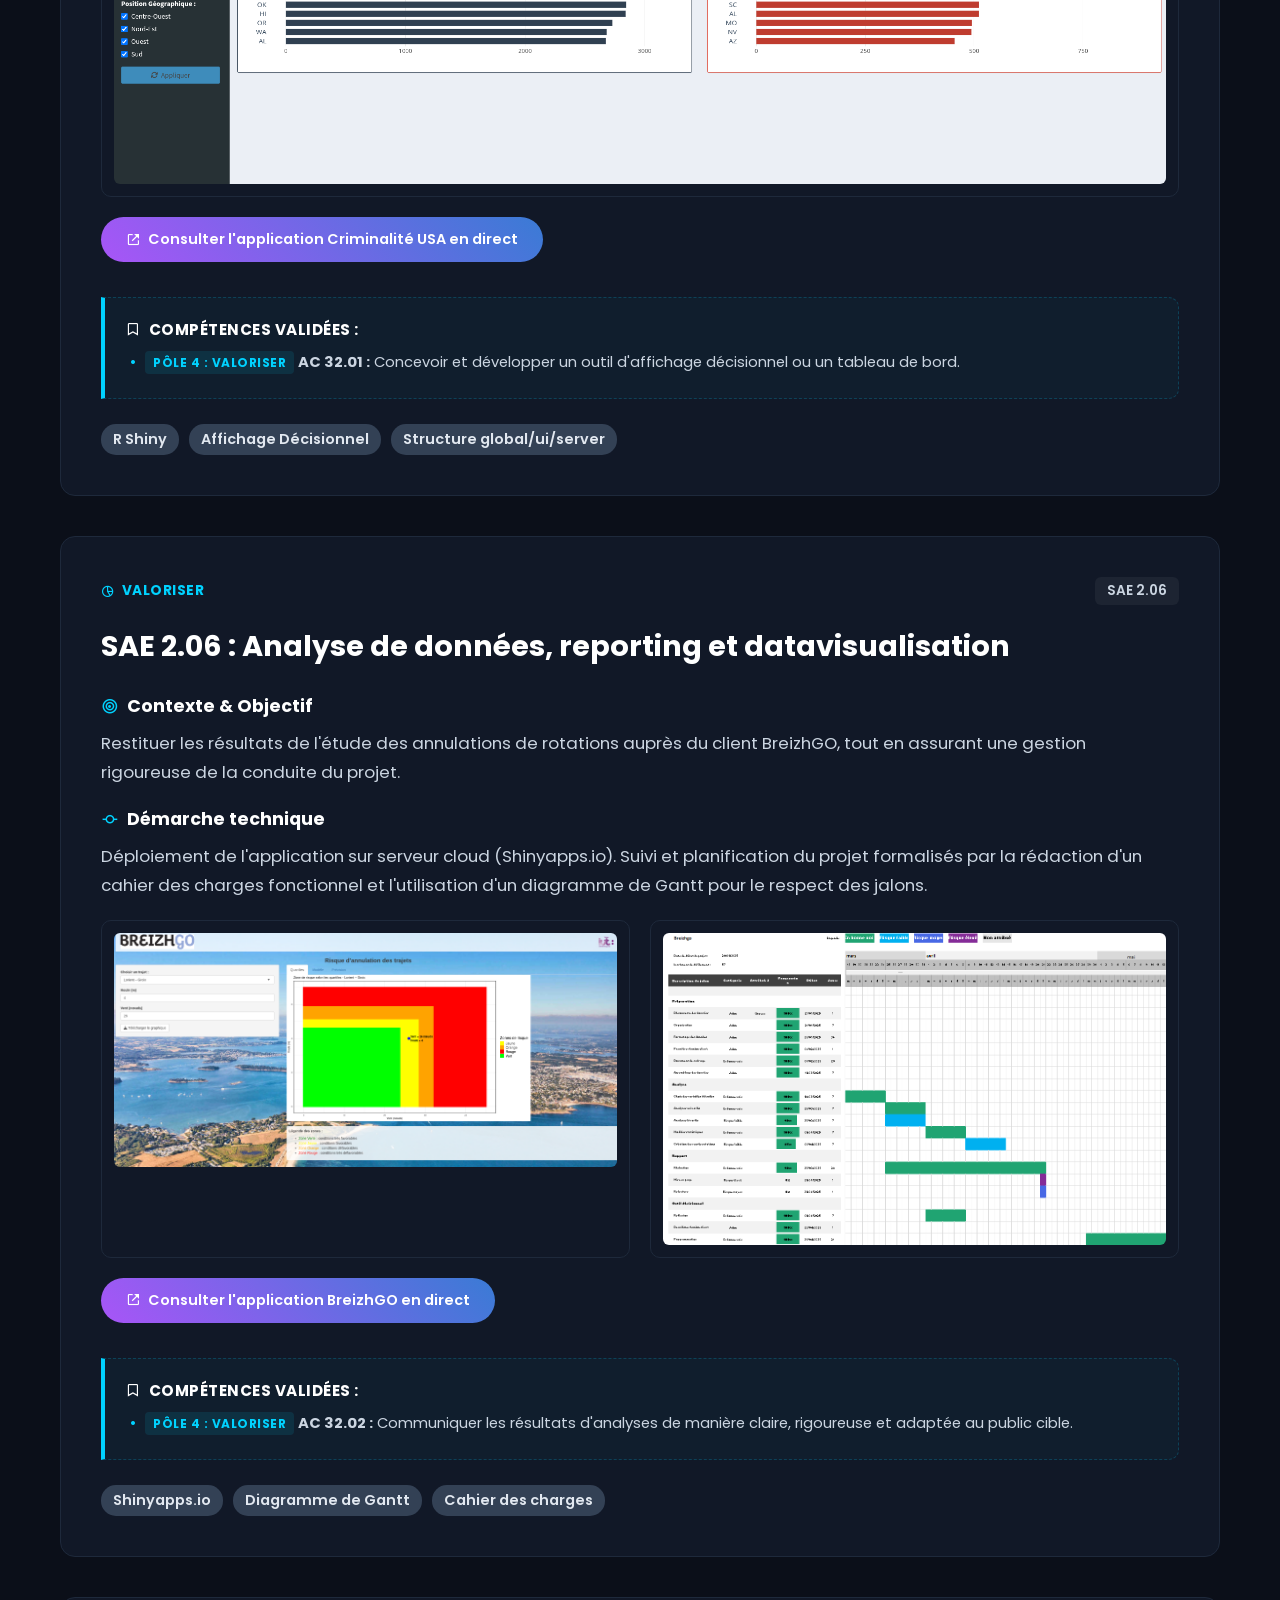
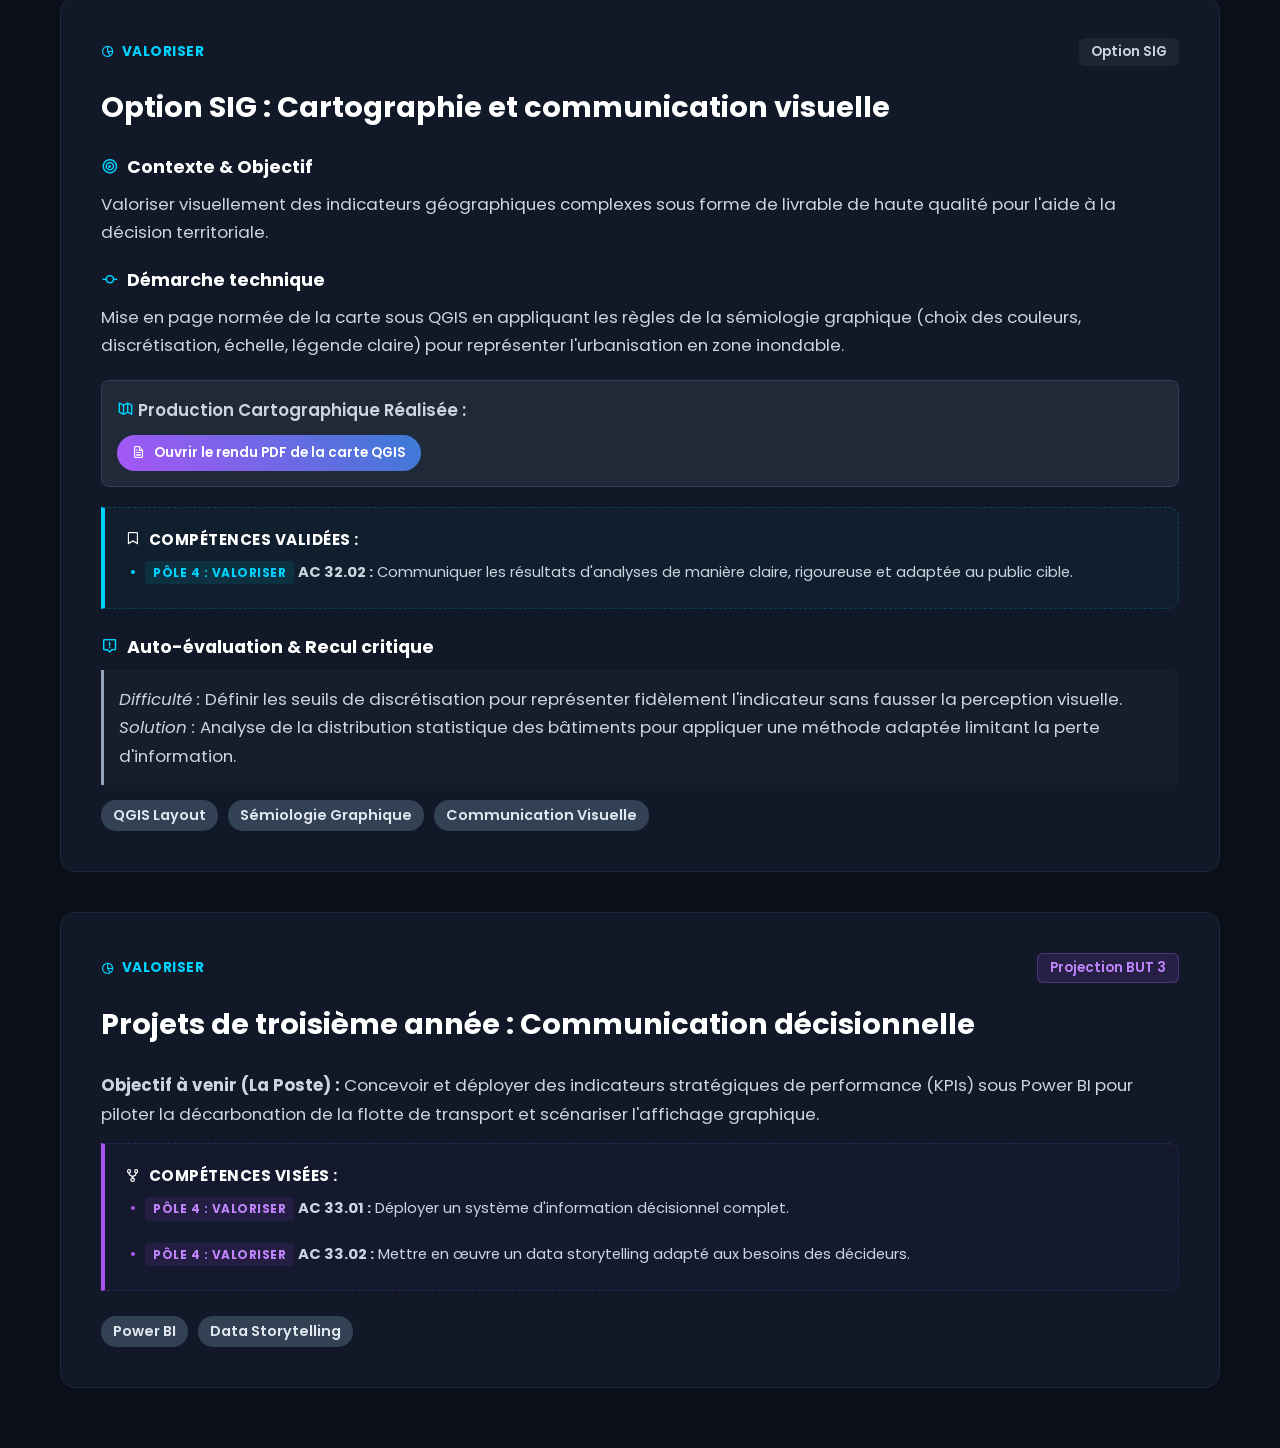
==== commit f735757a: "Add files via upload" ====
--- a/projets.html
+++ b/projets.html
@@ -49,29 +49,23 @@
                     <span class="p-category"><i class='bx bx-server'></i> Traiter</span>
                     <span class="p-sae">SAE 2.06</span>
                 </div>
-                <h3>SAE 2.06 : Analyse de données, reporting et datavisualisation</h3>
-                <h5><i class='bx bx-bullseye'></i> Contexte & Objectif</h5>
-                <p>Organisation et centralisation des données d'itinéraires et d'horaires (formats de type GTFS) pour le réseau de transport de la région Bretagne (BreizhGO).</p>
-                <h5><i class='bx bx-git-commit'></i> Démarche technique</h5>
-                <p>Modélisation du schéma de la base de données, implémentation des scripts SQL de création de tables sous PostgreSQL, et gestion des liaisons entre les tables pour garantir la cohérence des informations.</p>
-                
-                <!-- Image insérée : Modèle SAE 2.06 -->
-                <div class="image-box" style="margin: 20px 0;">
-                    <img src="sae206modele.png" alt="Modèle SAE 2.06" style="width: 100%; border-radius: 8px;">
-                    <div class="image-caption">Modélisation de la base de données relationnelle BreizhGO</div>
-                </div>
-
-                <div class="ac-details-box">
-                    <h4><i class='bx bx-bookmark'></i> Compétences Validées :</h4>
-                    <ul>
-                        <li><span class="pole-label">Pôle 1 : Traiter</span> <strong>AC 12.01 :</strong> Modéliser, concevoir, implémenter et administrer des bases de données relationnelles ou des entrepôts de données.</li>
+                <h3>SAE 2.06 : Traitement et préparation de données BreizhGO</h3>
+                <h5><i class='bx bx-bullseye'></i> Contexte & Objectif</h5>
+                <p>Centraliser et restructurer les historiques d'annulations de rotations des navires de la région Bretagne (BreizhGO) ainsi que les relevés météorologiques associés.</p>
+                <h5><i class='bx bx-git-commit'></i> Démarche technique</h5>
+                <p>Importation, nettoyage et fusion de multiples fichiers Excel bruts. Traitement des valeurs manquantes et formatage des variables (dates, force du vent) pour rendre les données exploitables par les algorithmes de prédiction sous R.</p>
+
+                <div class="ac-details-box">
+                    <h4><i class='bx bx-bookmark'></i> Compétences Validées :</h4>
+                    <ul>
                         <li><span class="pole-label">Pôle 1 : Traiter</span> <strong>AC 12.02 :</strong> Nettoyer, contrôler et préparer les données pour l'analyse décisionnelle.</li>
-                    </ul>
-                </div>
-                <div class="tech-tags">
-                    <span class="tech-tag">SQL</span>
-                    <span class="tech-tag">PostgreSQL</span>
-                    <span class="tech-tag">Modélisation Relationnelle</span>
+                        <li><span class="pole-label">Pôle 1 : Traiter</span> <strong>AC 12.03 :</strong> Automatiser la chaîne de traitement informatique des données.</li>
+                    </ul>
+                </div>
+                <div class="tech-tags">
+                    <span class="tech-tag">Fichiers Excel / CSV</span>
+                    <span class="tech-tag">Nettoyage de données</span>
+                    <span class="tech-tag">Préparation R</span>
                 </div>
             </div>
 
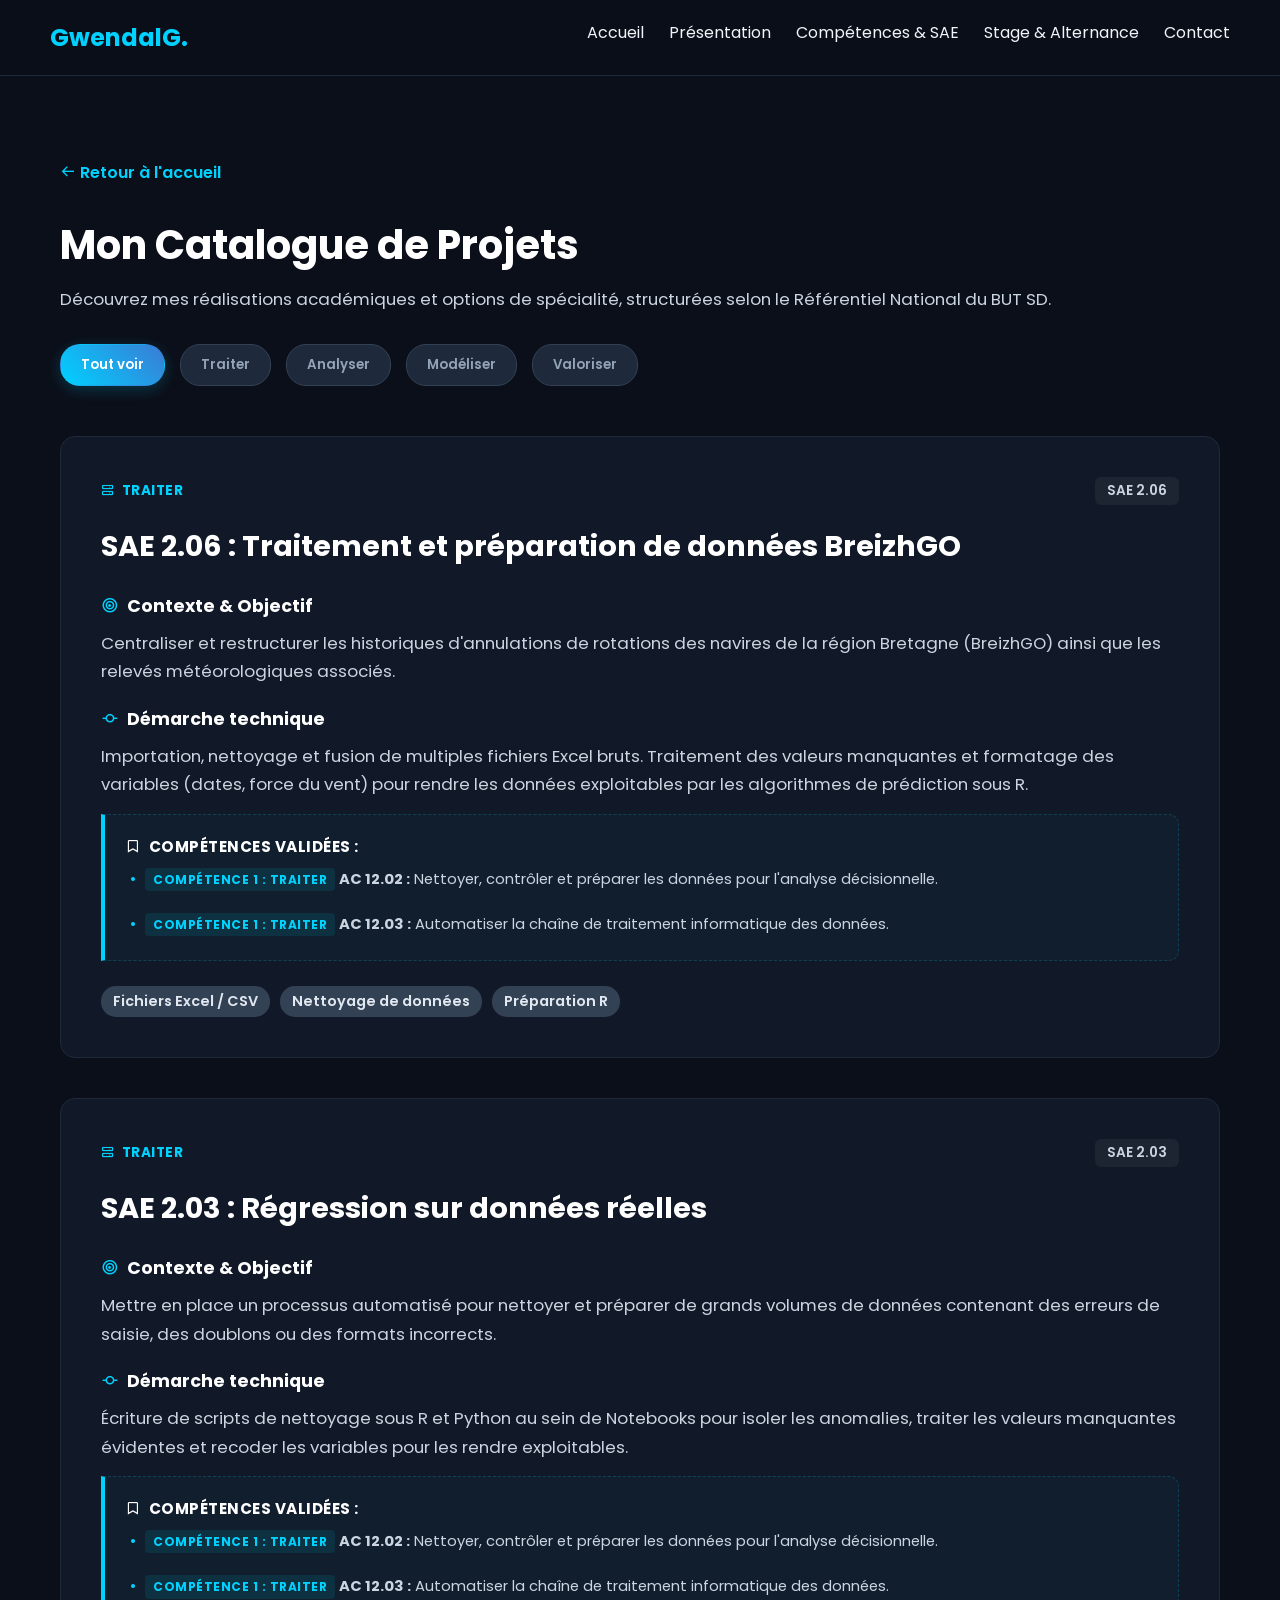
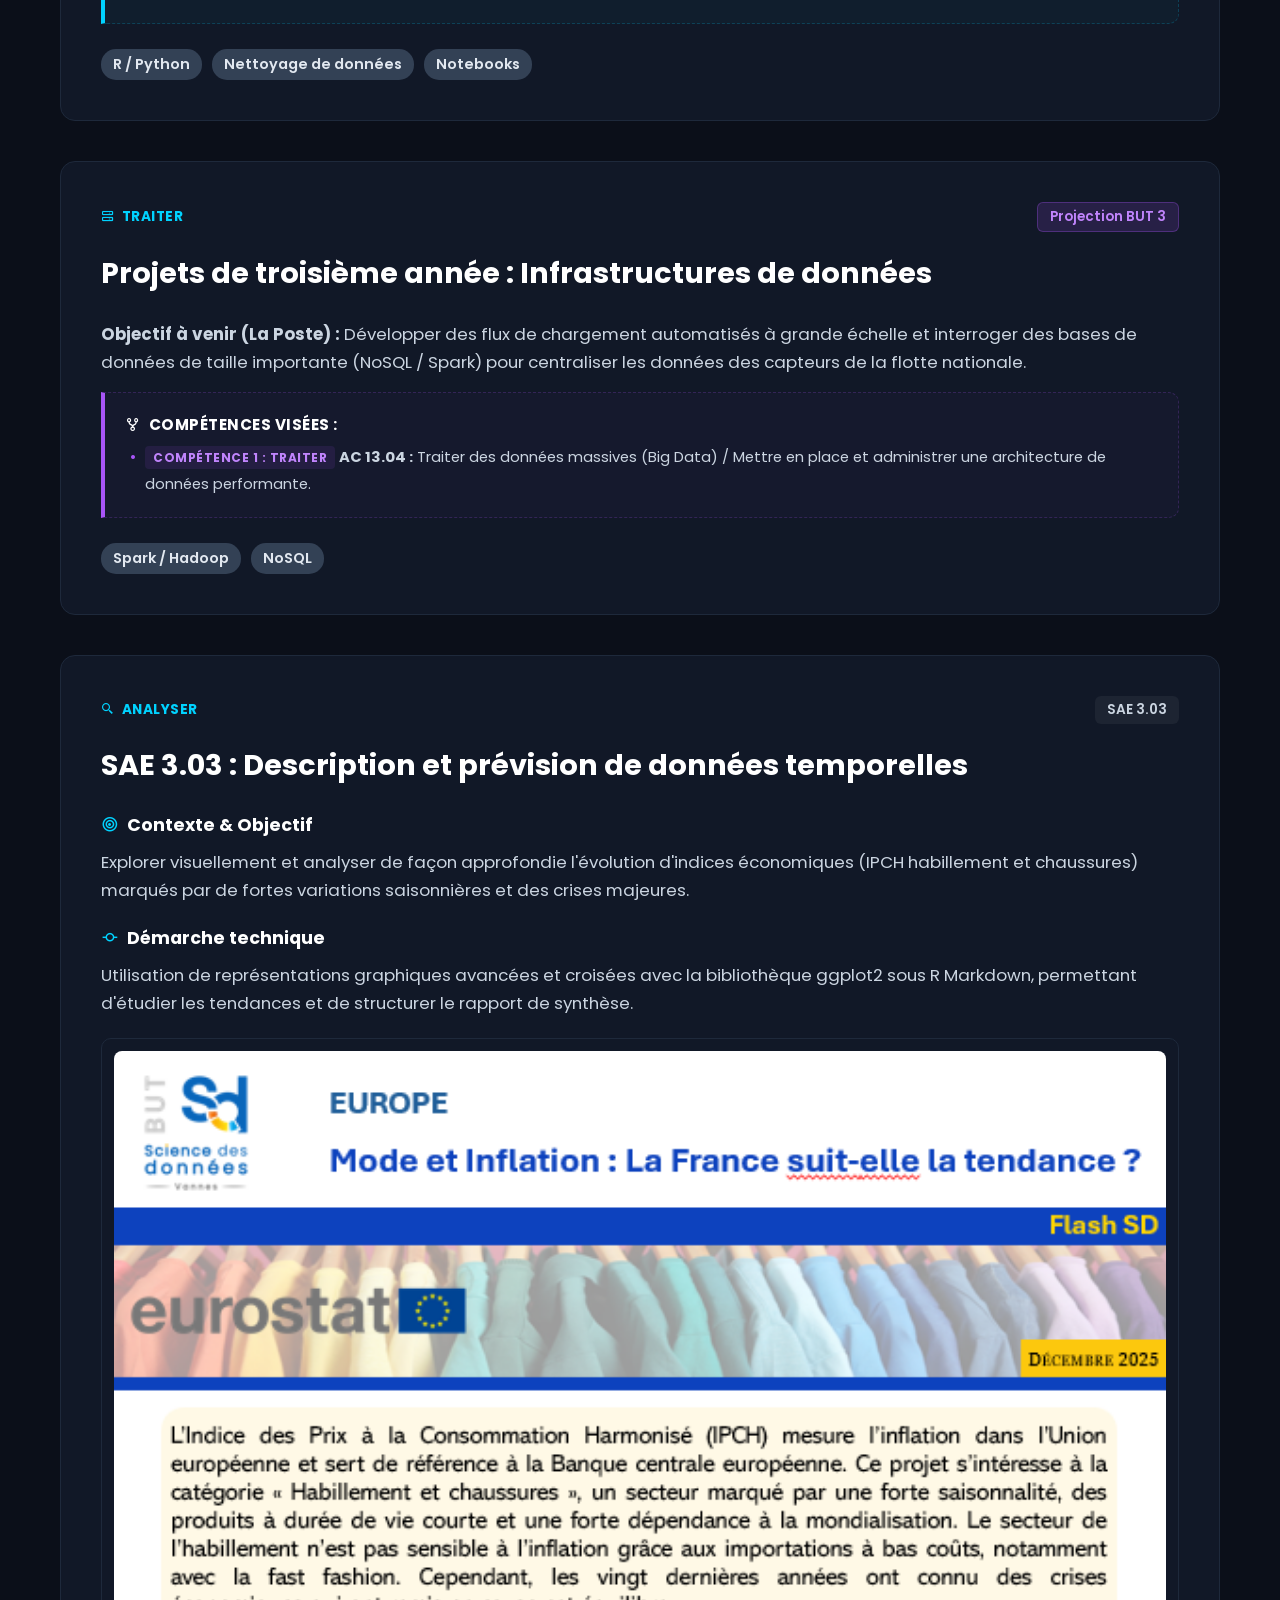
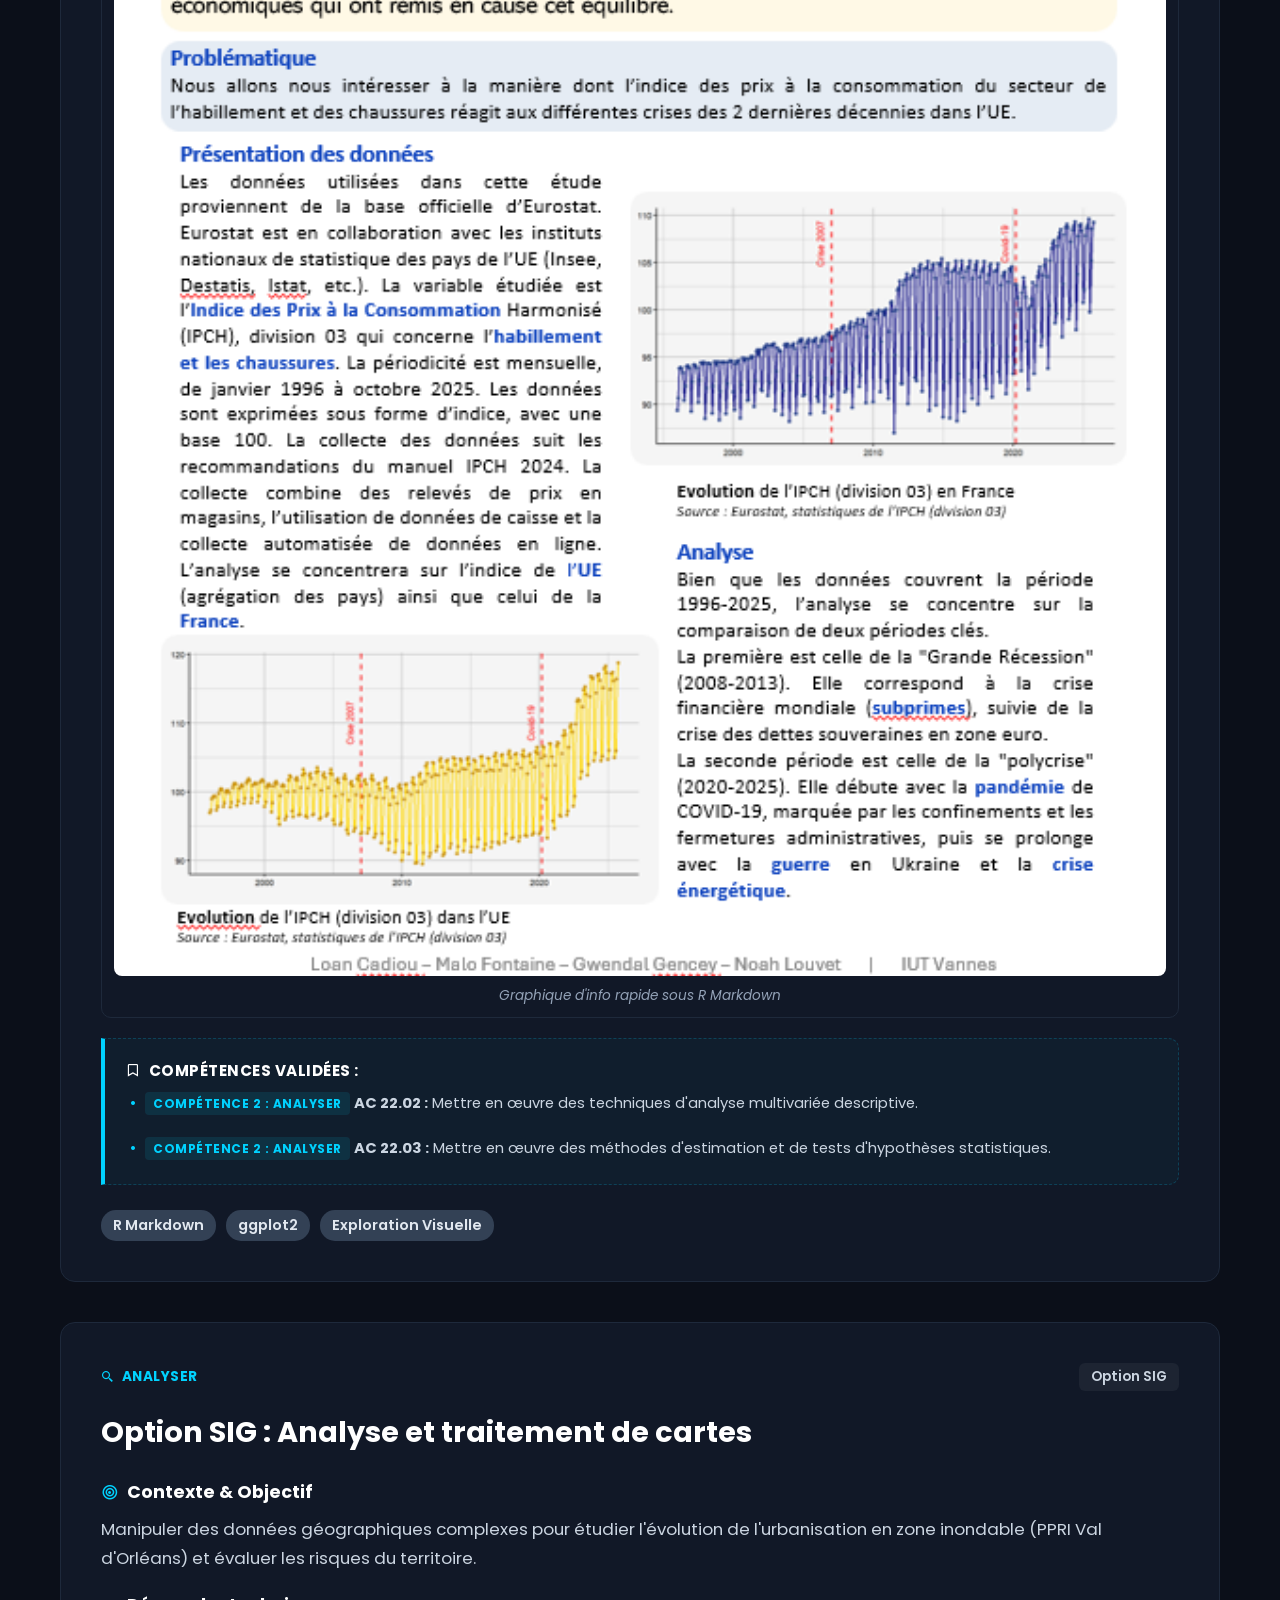
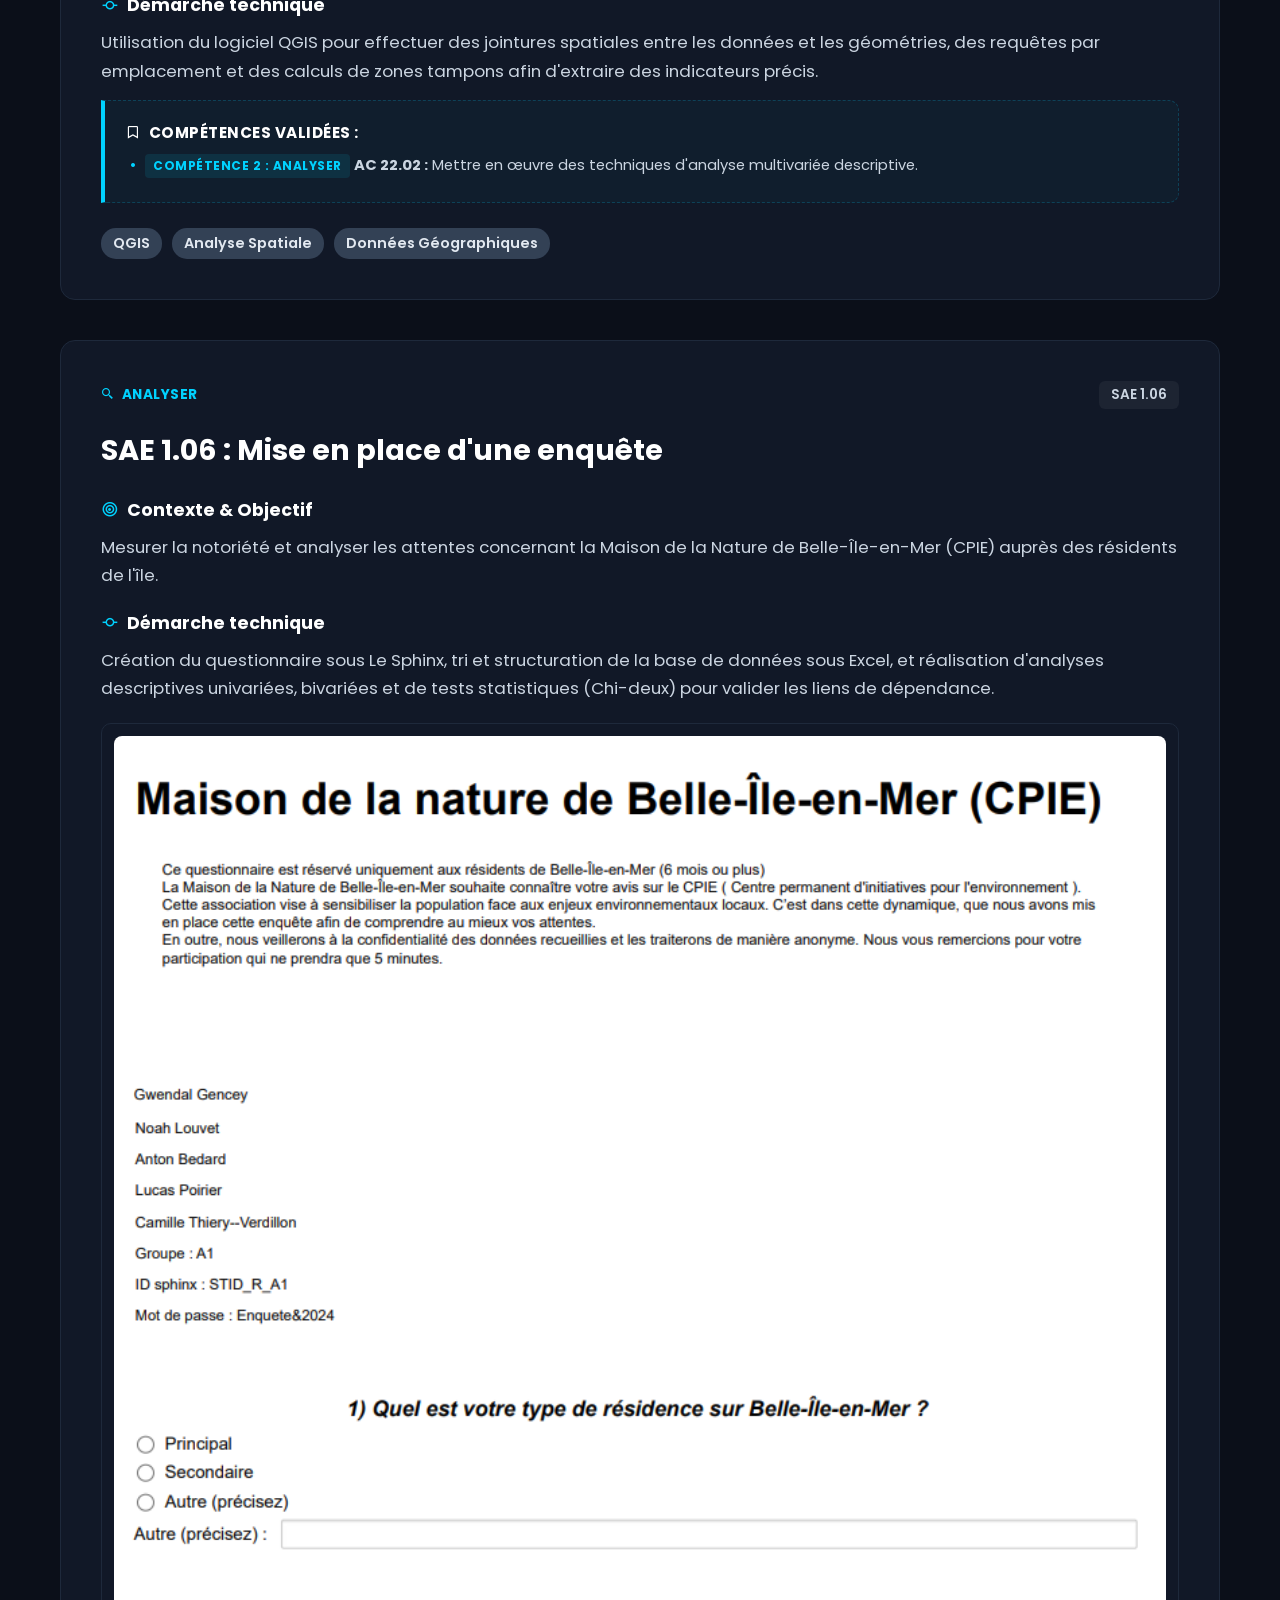
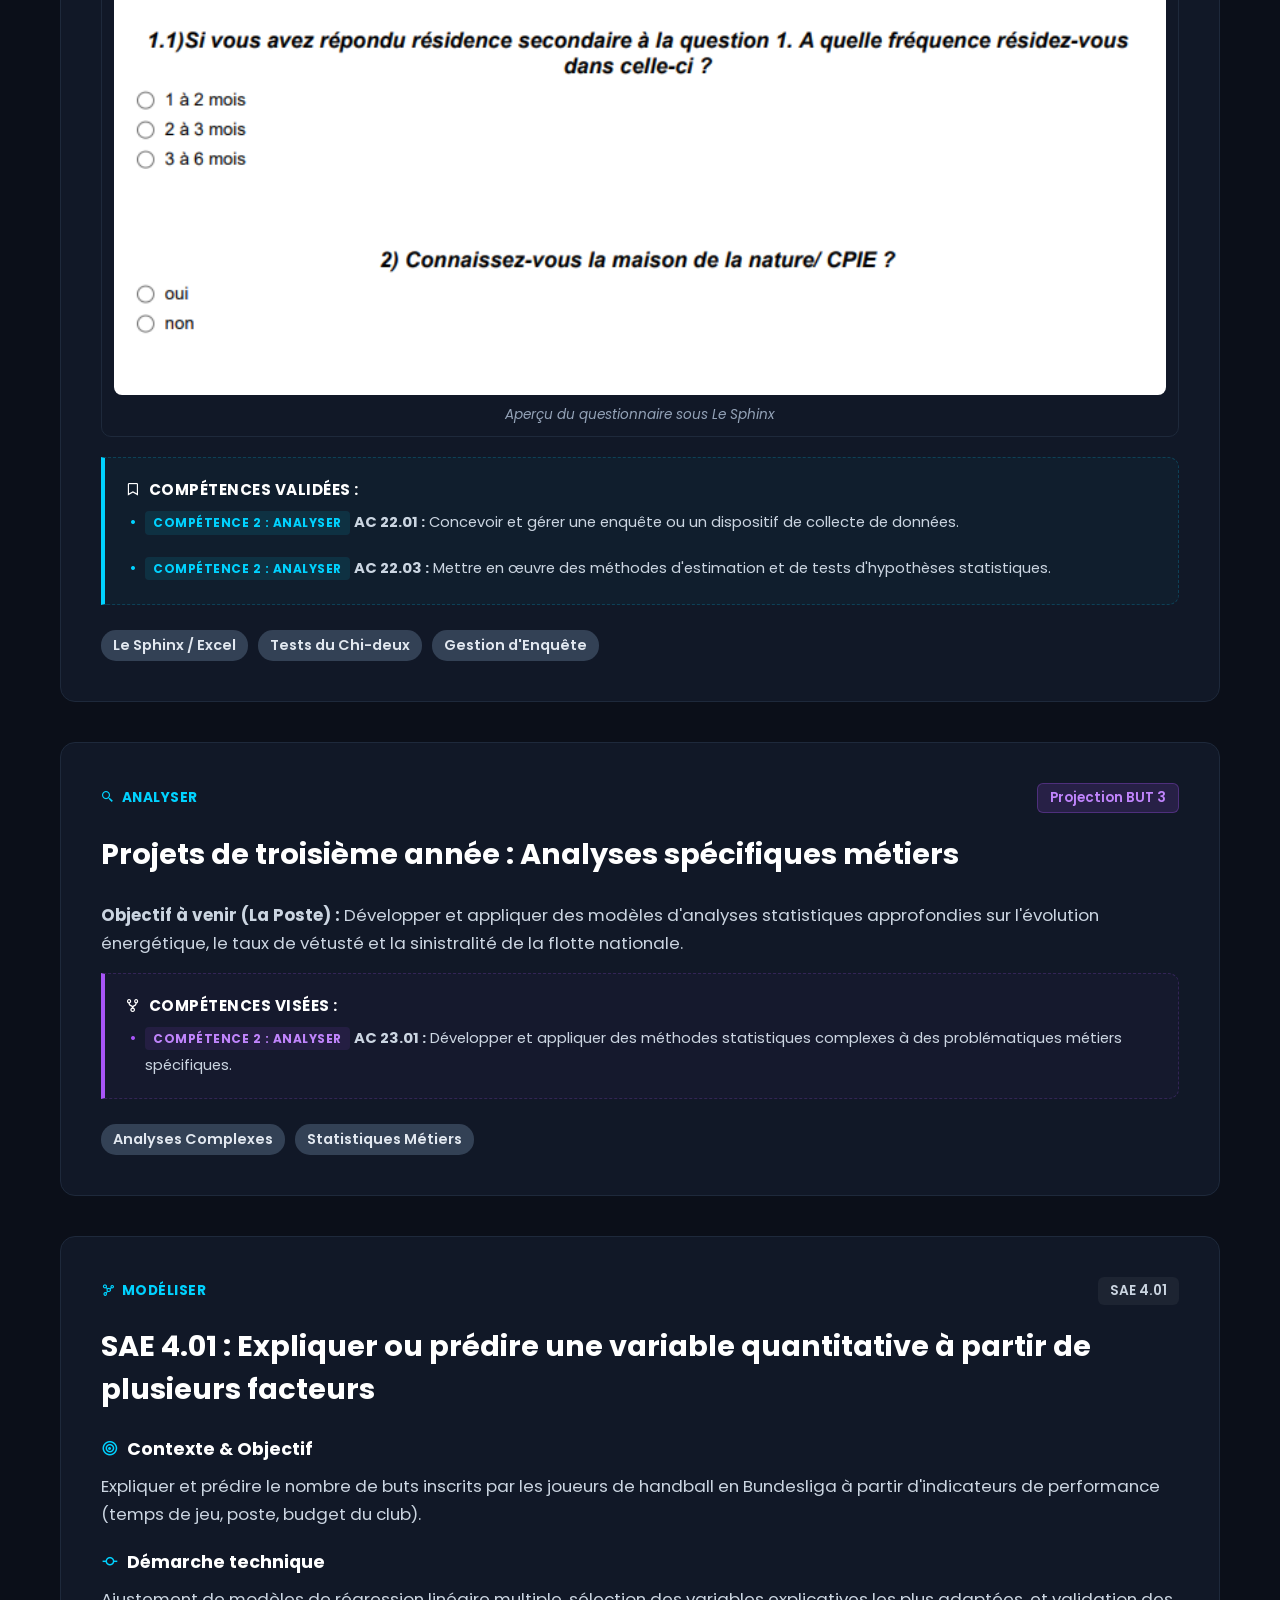
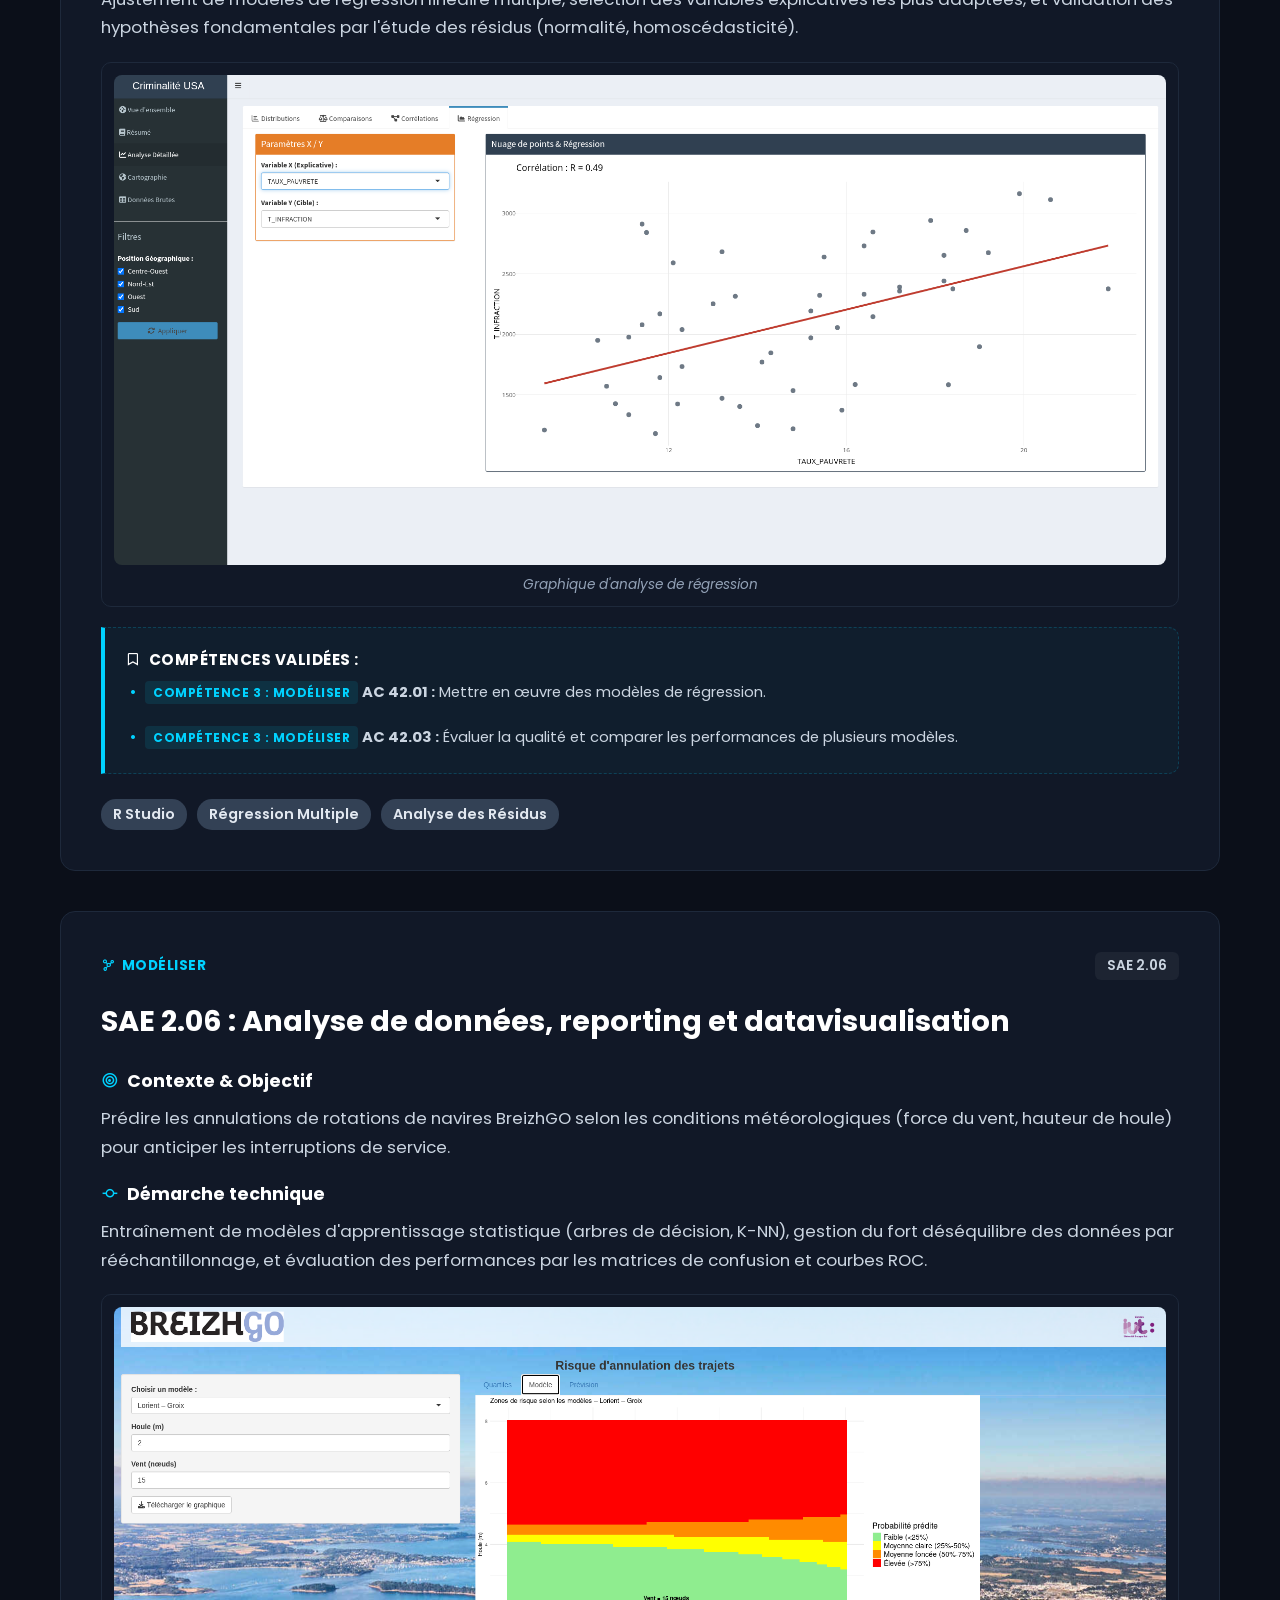
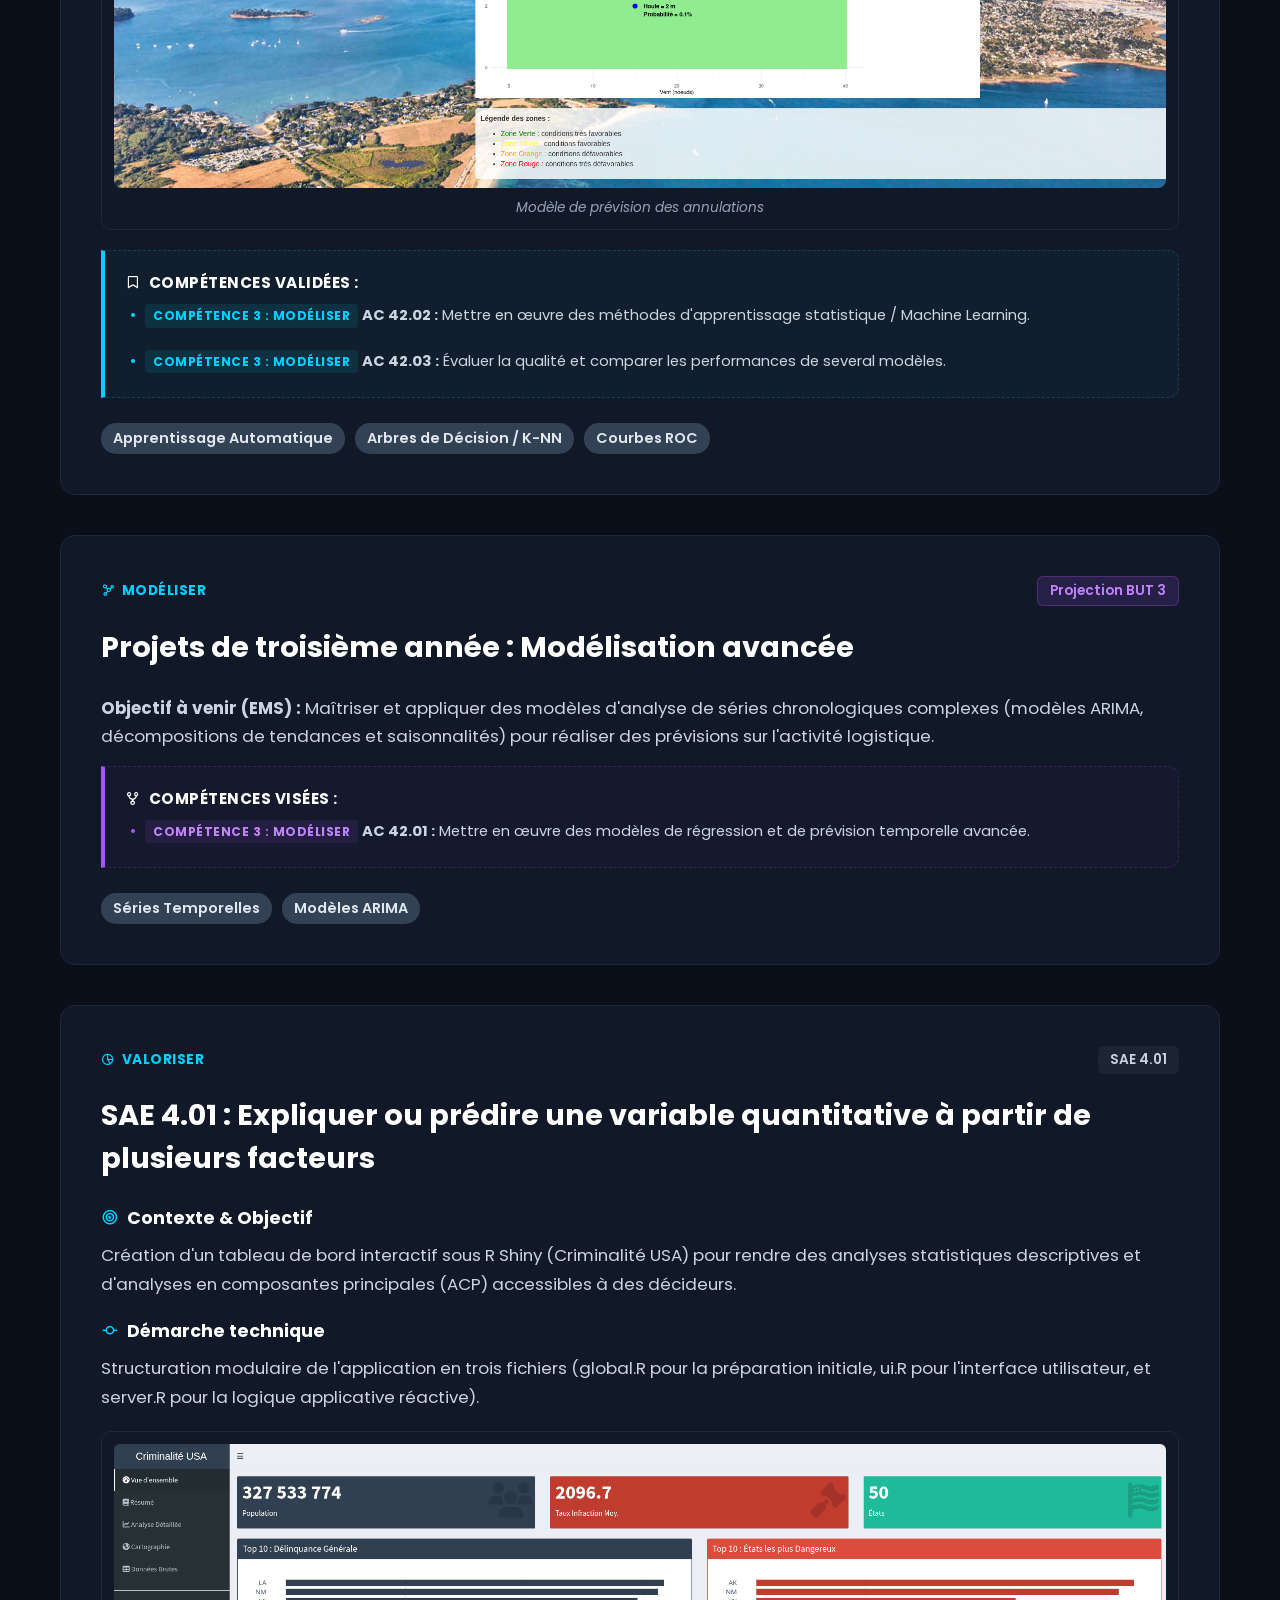
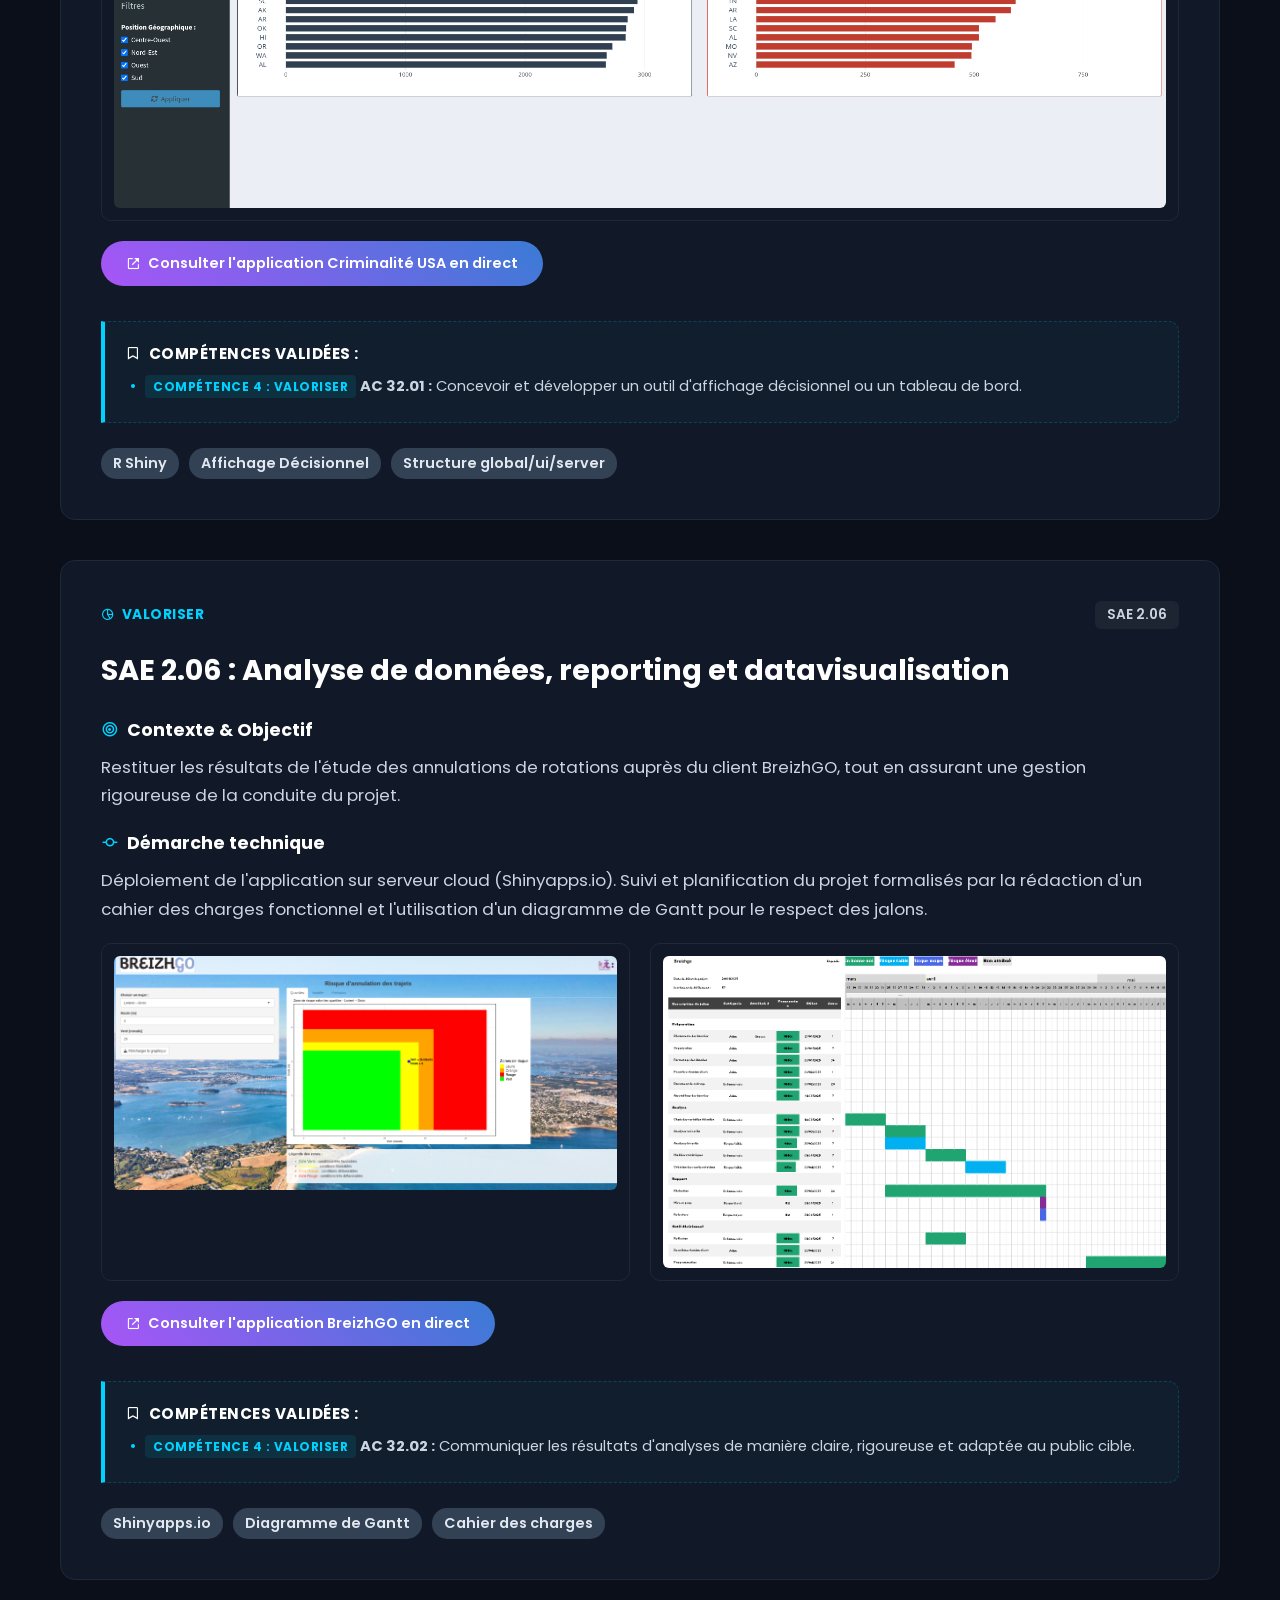
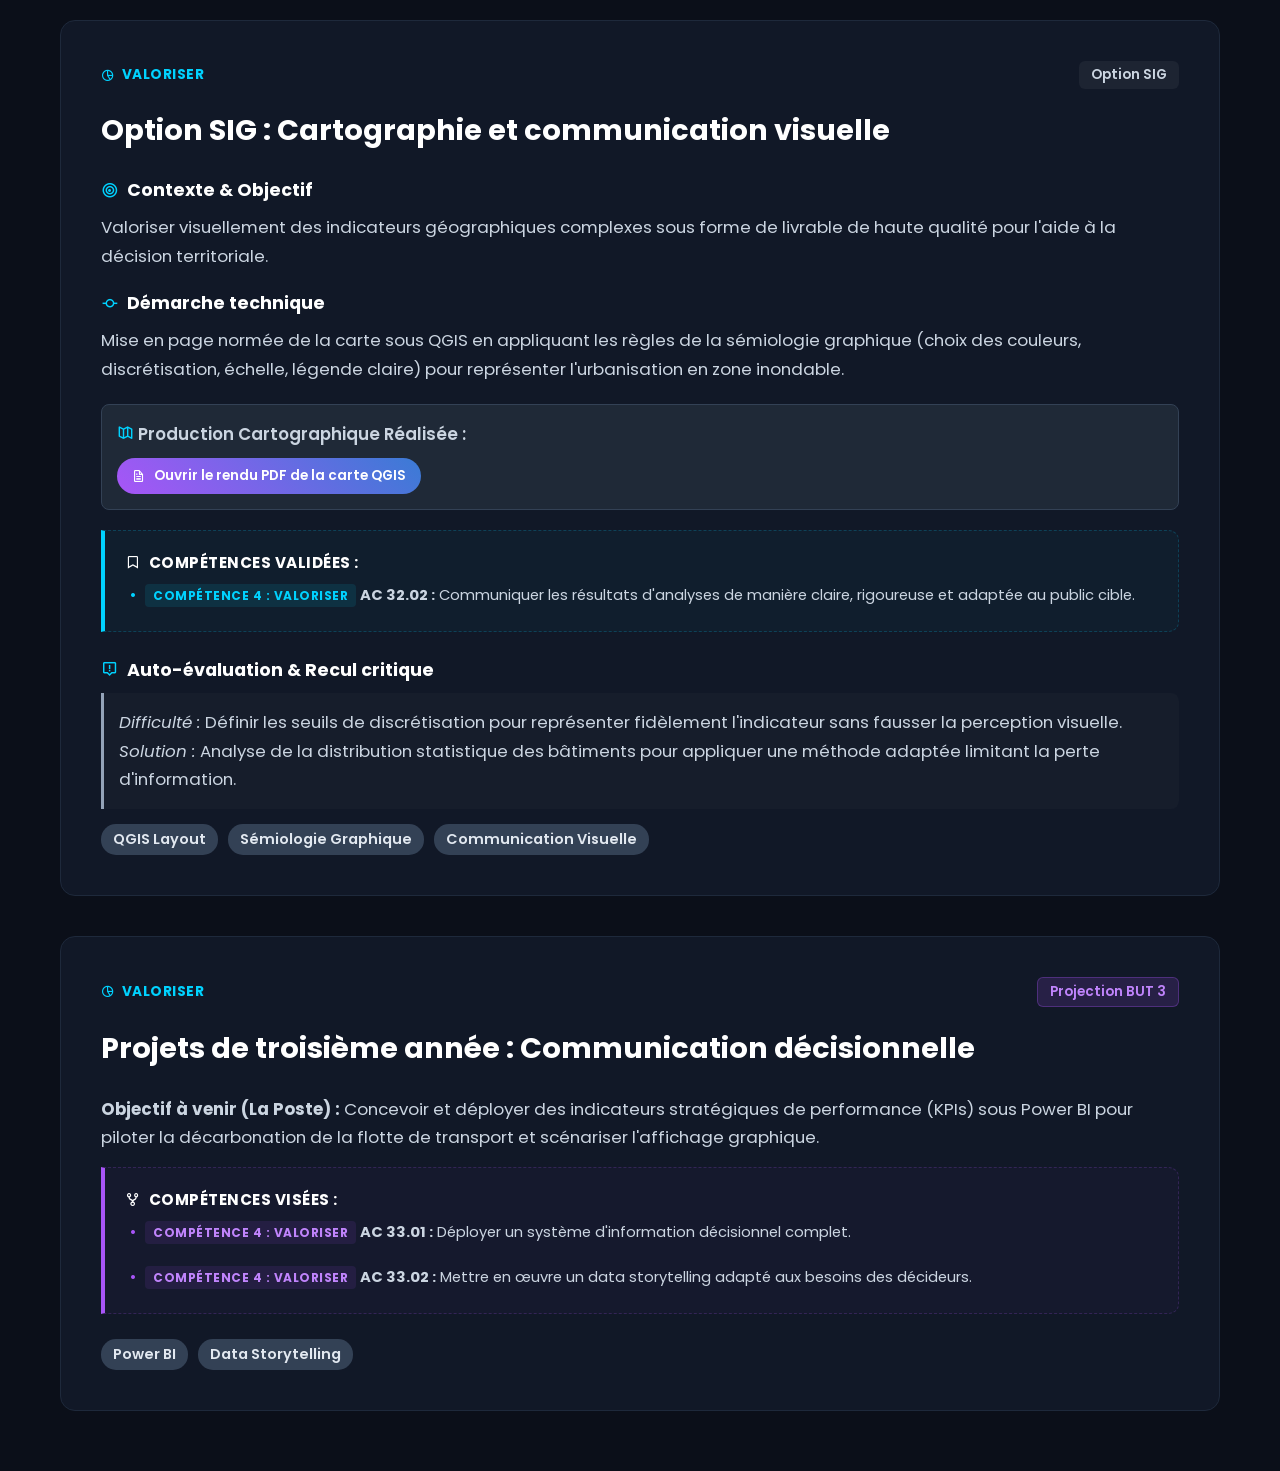
==== commit f6ea0041: "Add files via upload" ====
--- a/projets.html
+++ b/projets.html
@@ -40,7 +40,7 @@
         <div class="projects-grid">
 
             <!-- ============================================== -->
-            <!-- PÔLE 1 : TRAITER LA DONNÉE                     -->
+            <!-- compétence 1 : TRAITER LA DONNÉE                     -->
             <!-- ============================================== -->
 
             <!-- Projet Traiter 1 -->
@@ -58,8 +58,8 @@
                 <div class="ac-details-box">
                     <h4><i class='bx bx-bookmark'></i> Compétences Validées :</h4>
                     <ul>
-                        <li><span class="pole-label">Pôle 1 : Traiter</span> <strong>AC 12.02 :</strong> Nettoyer, contrôler et préparer les données pour l'analyse décisionnelle.</li>
-                        <li><span class="pole-label">Pôle 1 : Traiter</span> <strong>AC 12.03 :</strong> Automatiser la chaîne de traitement informatique des données.</li>
+                        <li><span class="pole-label">compétence 1 : Traiter</span> <strong>AC 12.02 :</strong> Nettoyer, contrôler et préparer les données pour l'analyse décisionnelle.</li>
+                        <li><span class="pole-label">compétence 1 : Traiter</span> <strong>AC 12.03 :</strong> Automatiser la chaîne de traitement informatique des données.</li>
                     </ul>
                 </div>
                 <div class="tech-tags">
@@ -83,8 +83,8 @@
                 <div class="ac-details-box">
                     <h4><i class='bx bx-bookmark'></i> Compétences Validées :</h4>
                     <ul>
-                        <li><span class="pole-label">Pôle 1 : Traiter</span> <strong>AC 12.02 :</strong> Nettoyer, contrôler et préparer les données pour l'analyse décisionnelle.</li>
-                        <li><span class="pole-label">Pôle 1 : Traiter</span> <strong>AC 12.03 :</strong> Automatiser la chaîne de traitement informatique des données.</li>
+                        <li><span class="pole-label">compétence 1 : Traiter</span> <strong>AC 12.02 :</strong> Nettoyer, contrôler et préparer les données pour l'analyse décisionnelle.</li>
+                        <li><span class="pole-label">compétence 1 : Traiter</span> <strong>AC 12.03 :</strong> Automatiser la chaîne de traitement informatique des données.</li>
                     </ul>
                 </div>
                 <div class="tech-tags">
@@ -105,7 +105,7 @@
                 <div class="ac-details-box future-ac">
                     <h4><i class='bx bx-git-repo-forked'></i> Compétences Visées :</h4>
                     <ul>
-                        <li><span class="pole-label future-label">Pôle 1 : Traiter</span> <strong>AC 13.04 :</strong> Traiter des données massives (Big Data) / Mettre en place et administrer une architecture de données performante.</li>
+                        <li><span class="pole-label future-label">compétence 1 : Traiter</span> <strong>AC 13.04 :</strong> Traiter des données massives (Big Data) / Mettre en place et administrer une architecture de données performante.</li>
                     </ul>
                 </div>
                 <div class="tech-tags">
@@ -116,7 +116,7 @@
 
 
             <!-- ============================================== -->
-            <!-- PÔLE 2 : ANALYSER STATISTIQUEMENT LES DONNÉES  -->
+            <!-- compétence 2 : ANALYSER STATISTIQUEMENT LES DONNÉES  -->
             <!-- ============================================== -->
 
             <!-- Projet Analyser 1 -->
@@ -140,8 +140,8 @@
                 <div class="ac-details-box">
                     <h4><i class='bx bx-bookmark'></i> Compétences Validées :</h4>
                     <ul>
-                        <li><span class="pole-label">Pôle 2 : Analyser</span> <strong>AC 22.02 :</strong> Mettre en œuvre des techniques d'analyse multivariée descriptive.</li>
-                        <li><span class="pole-label">Pôle 2 : Analyser</span> <strong>AC 22.03 :</strong> Mettre en œuvre des méthodes d'estimation et de tests d'hypothèses statistiques.</li>
+                        <li><span class="pole-label">compétence 2 : Analyser</span> <strong>AC 22.02 :</strong> Mettre en œuvre des techniques d'analyse multivariée descriptive.</li>
+                        <li><span class="pole-label">compétence 2 : Analyser</span> <strong>AC 22.03 :</strong> Mettre en œuvre des méthodes d'estimation et de tests d'hypothèses statistiques.</li>
                     </ul>
                 </div>
                 <div class="tech-tags">
@@ -165,7 +165,7 @@
                 <div class="ac-details-box">
                     <h4><i class='bx bx-bookmark'></i> Compétences Validées :</h4>
                     <ul>
-                        <li><span class="pole-label">Pôle 2 : Analyser</span> <strong>AC 22.02 :</strong> Mettre en œuvre des techniques d'analyse multivariée descriptive.</li>
+                        <li><span class="pole-label">compétence 2 : Analyser</span> <strong>AC 22.02 :</strong> Mettre en œuvre des techniques d'analyse multivariée descriptive.</li>
                     </ul>
                 </div>
                 <div class="tech-tags">
@@ -196,8 +196,8 @@
                 <div class="ac-details-box">
                     <h4><i class='bx bx-bookmark'></i> Compétences Validées :</h4>
                     <ul>
-                        <li><span class="pole-label">Pôle 2 : Analyser</span> <strong>AC 22.01 :</strong> Concevoir et gérer une enquête ou un dispositif de collecte de données.</li>
-                        <li><span class="pole-label">Pôle 2 : Analyser</span> <strong>AC 22.03 :</strong> Mettre en œuvre des méthodes d'estimation et de tests d'hypothèses statistiques.</li>
+                        <li><span class="pole-label">compétence 2 : Analyser</span> <strong>AC 22.01 :</strong> Concevoir et gérer une enquête ou un dispositif de collecte de données.</li>
+                        <li><span class="pole-label">compétence 2 : Analyser</span> <strong>AC 22.03 :</strong> Mettre en œuvre des méthodes d'estimation et de tests d'hypothèses statistiques.</li>
                     </ul>
                 </div>
                 <div class="tech-tags">
@@ -218,7 +218,7 @@
                 <div class="ac-details-box future-ac">
                     <h4><i class='bx bx-git-repo-forked'></i> Compétences Visées :</h4>
                     <ul>
-                        <li><span class="pole-label future-label">Pôle 2 : Analyser</span> <strong>AC 23.01 :</strong> Développer et appliquer des méthodes statistiques complexes à des problématiques métiers spécifiques.</li>
+                        <li><span class="pole-label future-label">compétence 2 : Analyser</span> <strong>AC 23.01 :</strong> Développer et appliquer des méthodes statistiques complexes à des problématiques métiers spécifiques.</li>
                     </ul>
                 </div>
                 <div class="tech-tags">
@@ -229,7 +229,7 @@
 
 
             <!-- ============================================== -->
-            <!-- PÔLE 3 : MODÉLISER LES DONNÉES                 -->
+            <!-- compétence 3 : MODÉLISER LES DONNÉES                 -->
             <!-- ============================================== -->
 
             <!-- Projet Modéliser 1 -->
@@ -253,8 +253,8 @@
                 <div class="ac-details-box">
                     <h4><i class='bx bx-bookmark'></i> Compétences Validées :</h4>
                     <ul>
-                        <li><span class="pole-label">Pôle 3 : Modéliser</span> <strong>AC 42.01 :</strong> Mettre en œuvre des modèles de régression.</li>
-                        <li><span class="pole-label">Pôle 3 : Modéliser</span> <strong>AC 42.03 :</strong> Évaluer la qualité et comparer les performances de plusieurs modèles.</li>
+                        <li><span class="pole-label">compétence 3 : Modéliser</span> <strong>AC 42.01 :</strong> Mettre en œuvre des modèles de régression.</li>
+                        <li><span class="pole-label">compétence 3 : Modéliser</span> <strong>AC 42.03 :</strong> Évaluer la qualité et comparer les performances de plusieurs modèles.</li>
                     </ul>
                 </div>
                 <div class="tech-tags">
@@ -285,8 +285,8 @@
                 <div class="ac-details-box">
                     <h4><i class='bx bx-bookmark'></i> Compétences Validées :</h4>
                     <ul>
-                        <li><span class="pole-label">Pôle 3 : Modéliser</span> <strong>AC 42.02 :</strong> Mettre en œuvre des méthodes d'apprentissage statistique / Machine Learning.</li>
-                        <li><span class="pole-label">Pôle 3 : Modéliser</span> <strong>AC 42.03 :</strong> Évaluer la qualité et comparer les performances de several modèles.</li>
+                        <li><span class="pole-label">compétence 3 : Modéliser</span> <strong>AC 42.02 :</strong> Mettre en œuvre des méthodes d'apprentissage statistique / Machine Learning.</li>
+                        <li><span class="pole-label">compétence 3 : Modéliser</span> <strong>AC 42.03 :</strong> Évaluer la qualité et comparer les performances de several modèles.</li>
                     </ul>
                 </div>
                 <div class="tech-tags">
@@ -307,7 +307,7 @@
                 <div class="ac-details-box future-ac">
                     <h4><i class='bx bx-git-repo-forked'></i> Compétences Visées :</h4>
                     <ul>
-                        <li><span class="pole-label future-label">Pôle 3 : Modéliser</span> <strong>AC 42.01 :</strong> Mettre en œuvre des modèles de régression et de prévision temporelle avancée.</li>
+                        <li><span class="pole-label future-label">compétence 3 : Modéliser</span> <strong>AC 42.01 :</strong> Mettre en œuvre des modèles de régression et de prévision temporelle avancée.</li>
                     </ul>
                 </div>
                 <div class="tech-tags">
@@ -318,7 +318,7 @@
 
 
             <!-- ============================================== -->
-            <!-- PÔLE 4 : VALORISER UNE PRODUCTION              -->
+            <!-- compétence 4 : VALORISER UNE PRODUCTION              -->
             <!-- ============================================== -->
 
             <!-- Projet Valoriser 1 -->
@@ -346,7 +346,7 @@
                 <div class="ac-details-box">
                     <h4><i class='bx bx-bookmark'></i> Compétences Validées :</h4>
                     <ul>
-                        <li><span class="pole-label">Pôle 4 : Valoriser</span> <strong>AC 32.01 :</strong> Concevoir et développer un outil d'affichage décisionnel ou un tableau de bord.</li>
+                        <li><span class="pole-label">compétence 4 : Valoriser</span> <strong>AC 32.01 :</strong> Concevoir et développer un outil d'affichage décisionnel ou un tableau de bord.</li>
                     </ul>
                 </div>
                 <div class="tech-tags">
@@ -381,7 +381,7 @@
                 <div class="ac-details-box">
                     <h4><i class='bx bx-bookmark'></i> Compétences Validées :</h4>
                     <ul>
-                        <li><span class="pole-label">Pôle 4 : Valoriser</span> <strong>AC 32.02 :</strong> Communiquer les résultats d'analyses de manière claire, rigoureuse et adaptée au public cible.</li>
+                        <li><span class="pole-label">compétence 4 : Valoriser</span> <strong>AC 32.02 :</strong> Communiquer les résultats d'analyses de manière claire, rigoureuse et adaptée au public cible.</li>
                     </ul>
                 </div>
                 <div class="tech-tags">
@@ -414,7 +414,7 @@
                 <div class="ac-details-box">
                     <h4><i class='bx bx-bookmark'></i> Compétences Validées :</h4>
                     <ul>
-                        <li><span class="pole-label">Pôle 4 : Valoriser</span> <strong>AC 32.02 :</strong> Communiquer les résultats d'analyses de manière claire, rigoureuse et adaptée au public cible.</li>
+                        <li><span class="pole-label">compétence 4 : Valoriser</span> <strong>AC 32.02 :</strong> Communiquer les résultats d'analyses de manière claire, rigoureuse et adaptée au public cible.</li>
                     </ul>
                 </div>
 
@@ -439,8 +439,8 @@
                 <div class="ac-details-box future-ac">
                     <h4><i class='bx bx-git-repo-forked'></i> Compétences Visées :</h4>
                     <ul>
-                        <li><span class="pole-label future-label">Pôle 4 : Valoriser</span> <strong>AC 33.01 :</strong> Déployer un système d'information décisionnel complet.</li>
-                        <li><span class="pole-label future-label">Pôle 4 : Valoriser</span> <strong>AC 33.02 :</strong> Mettre en œuvre un data storytelling adapté aux besoins des décideurs.</li>
+                        <li><span class="pole-label future-label">compétence 4 : Valoriser</span> <strong>AC 33.01 :</strong> Déployer un système d'information décisionnel complet.</li>
+                        <li><span class="pole-label future-label">compétence 4 : Valoriser</span> <strong>AC 33.02 :</strong> Mettre en œuvre un data storytelling adapté aux besoins des décideurs.</li>
                     </ul>
                 </div>
                 <div class="tech-tags">
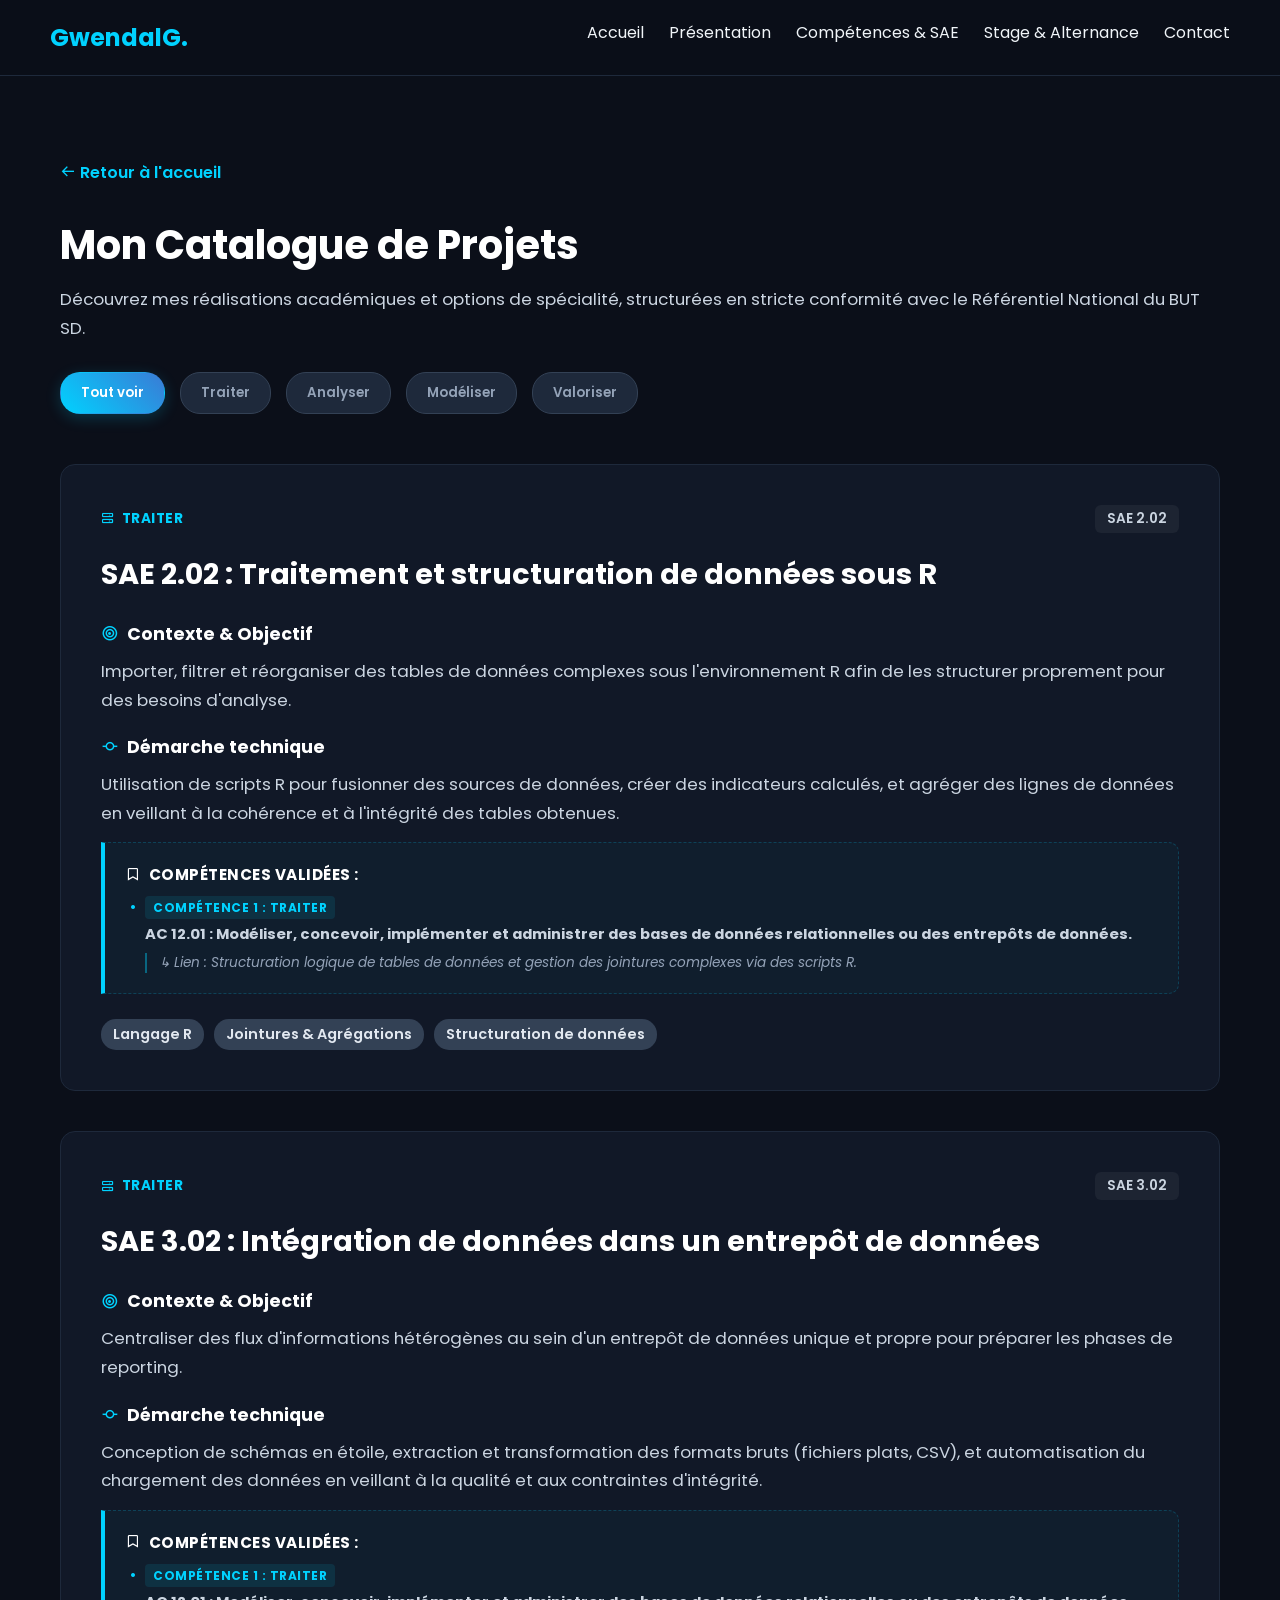
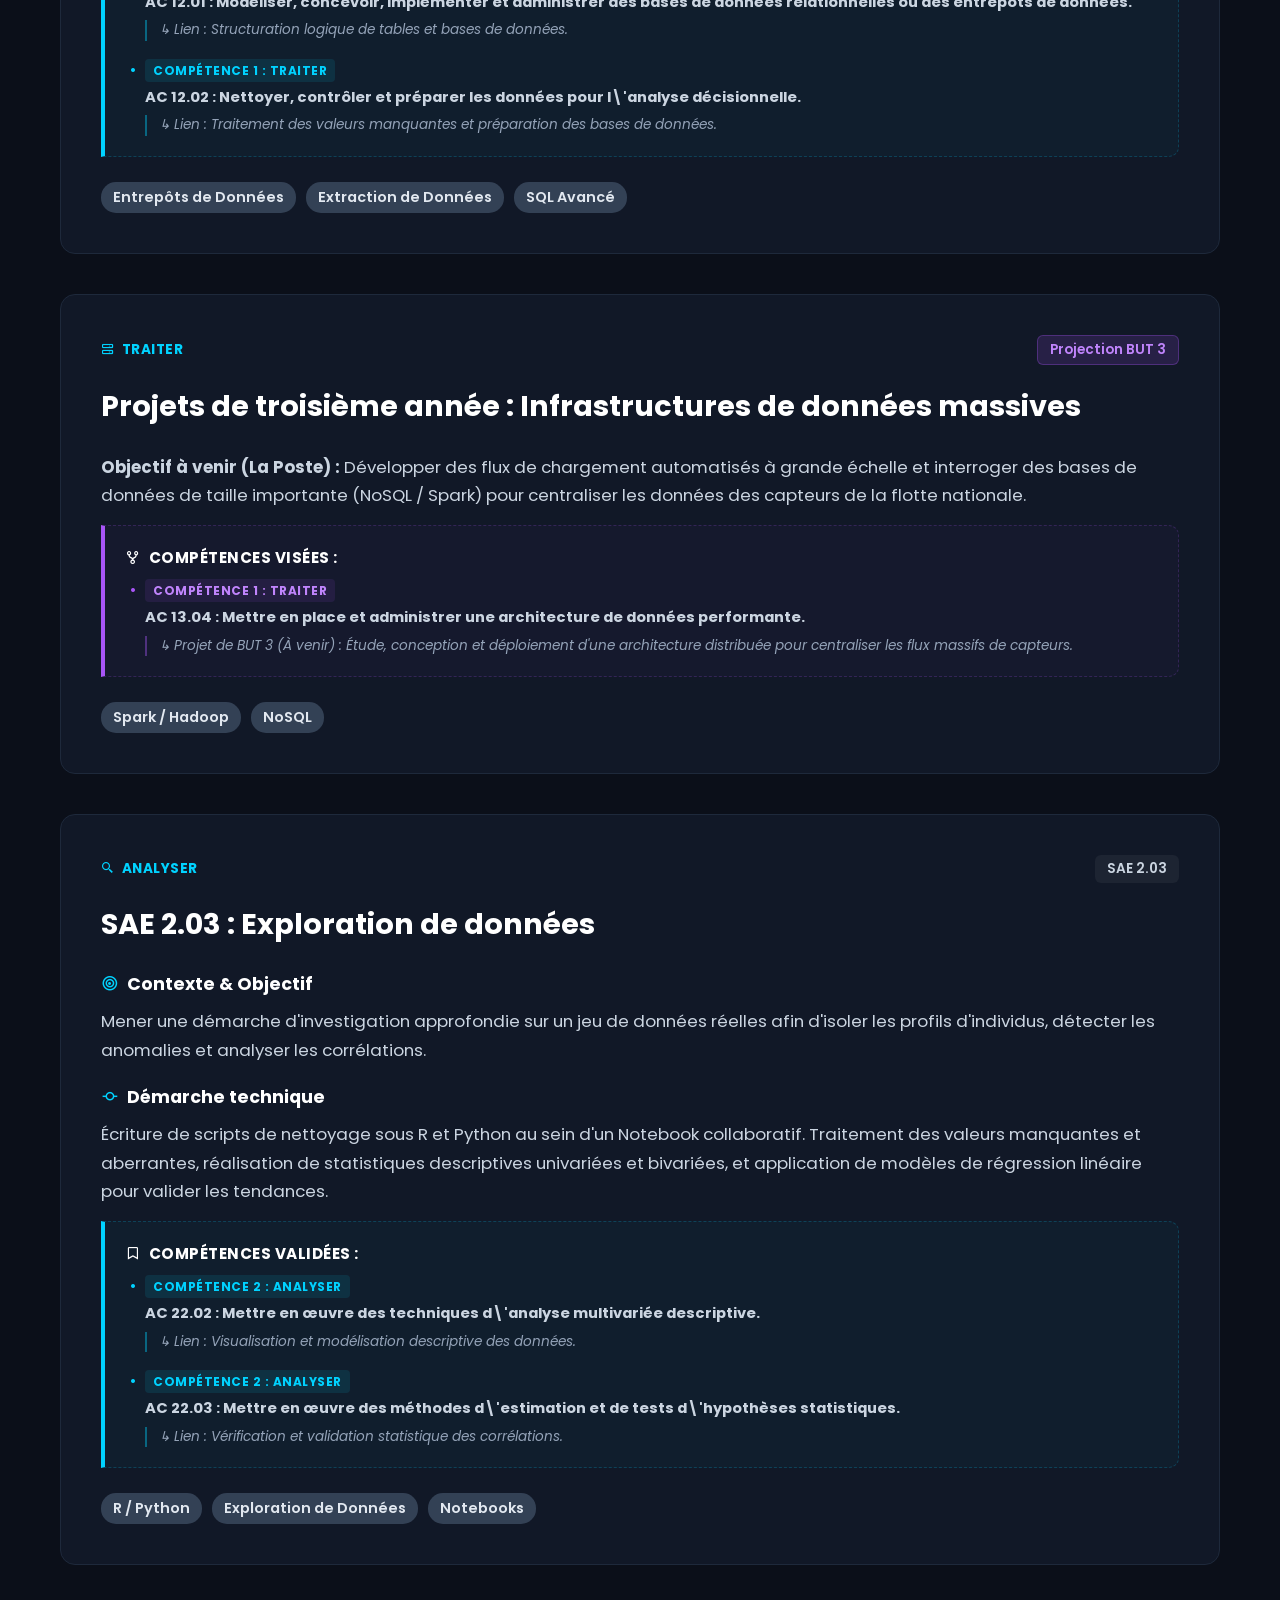
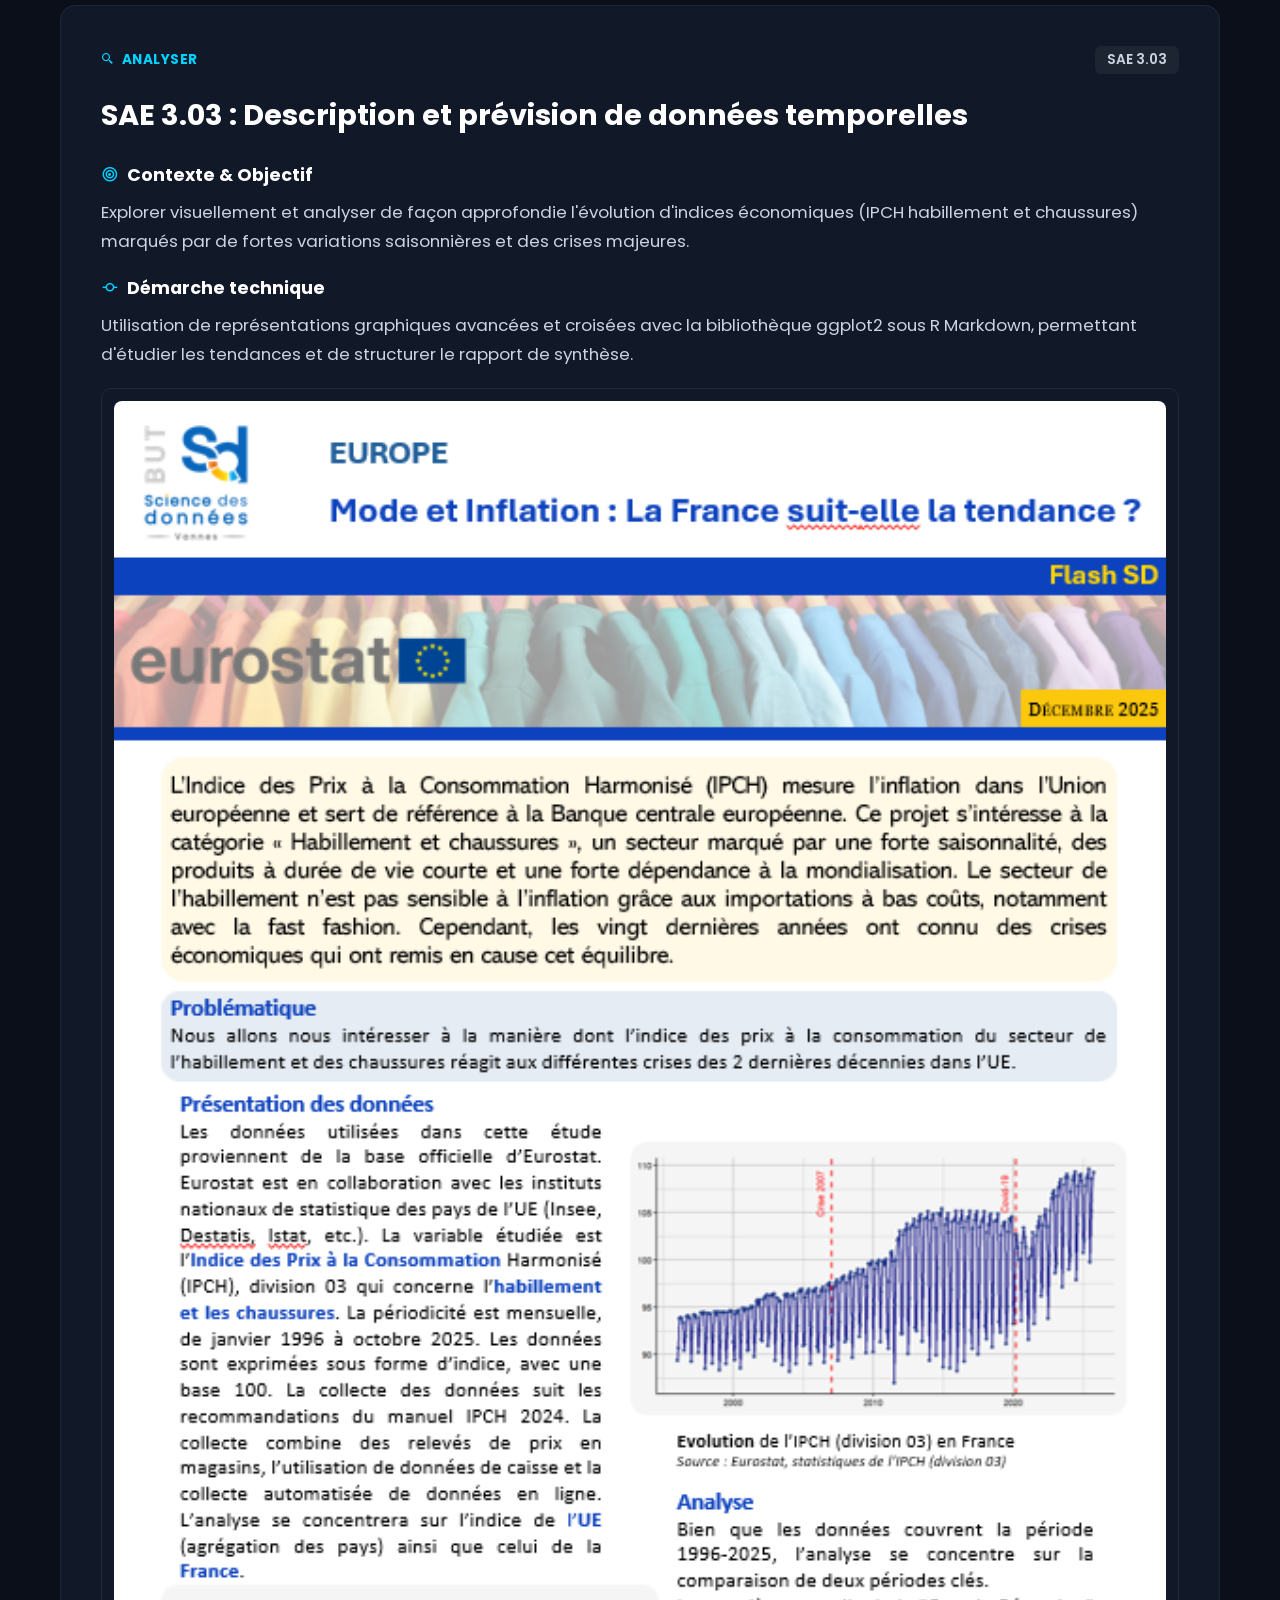
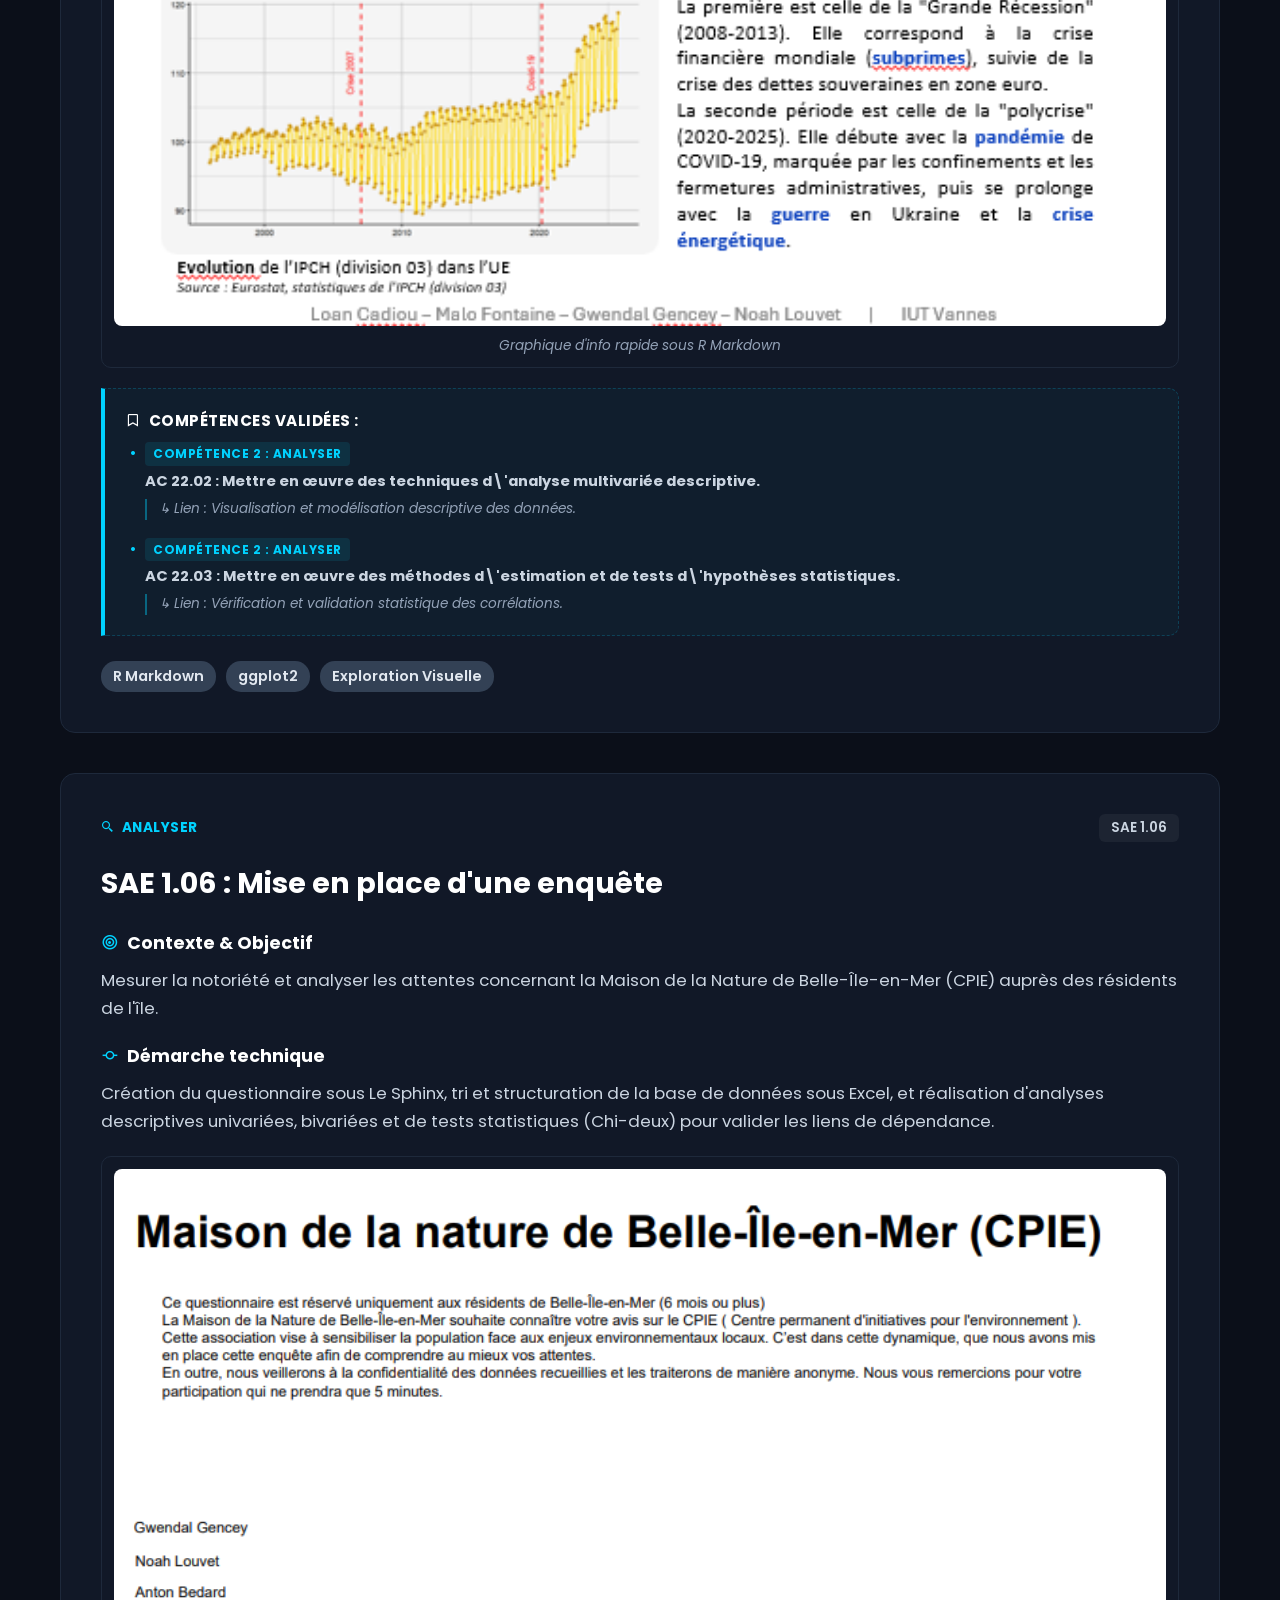
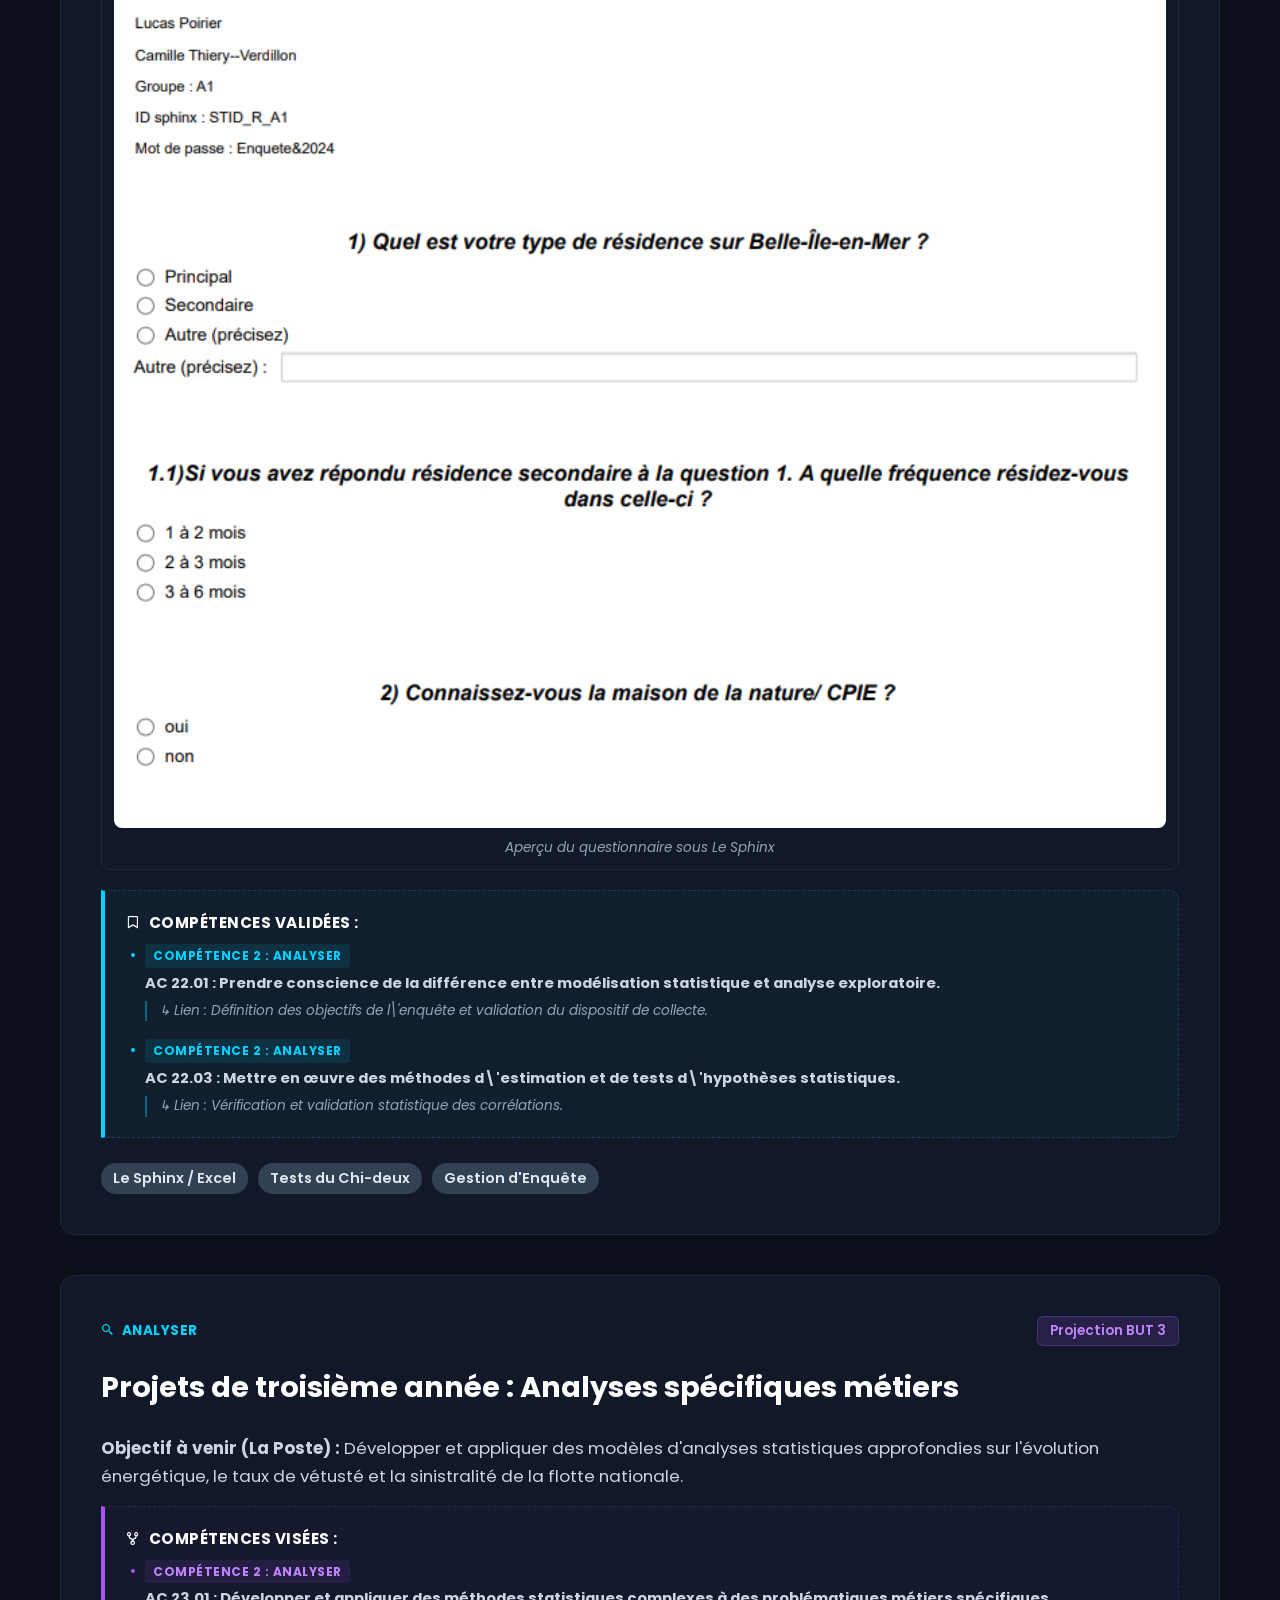
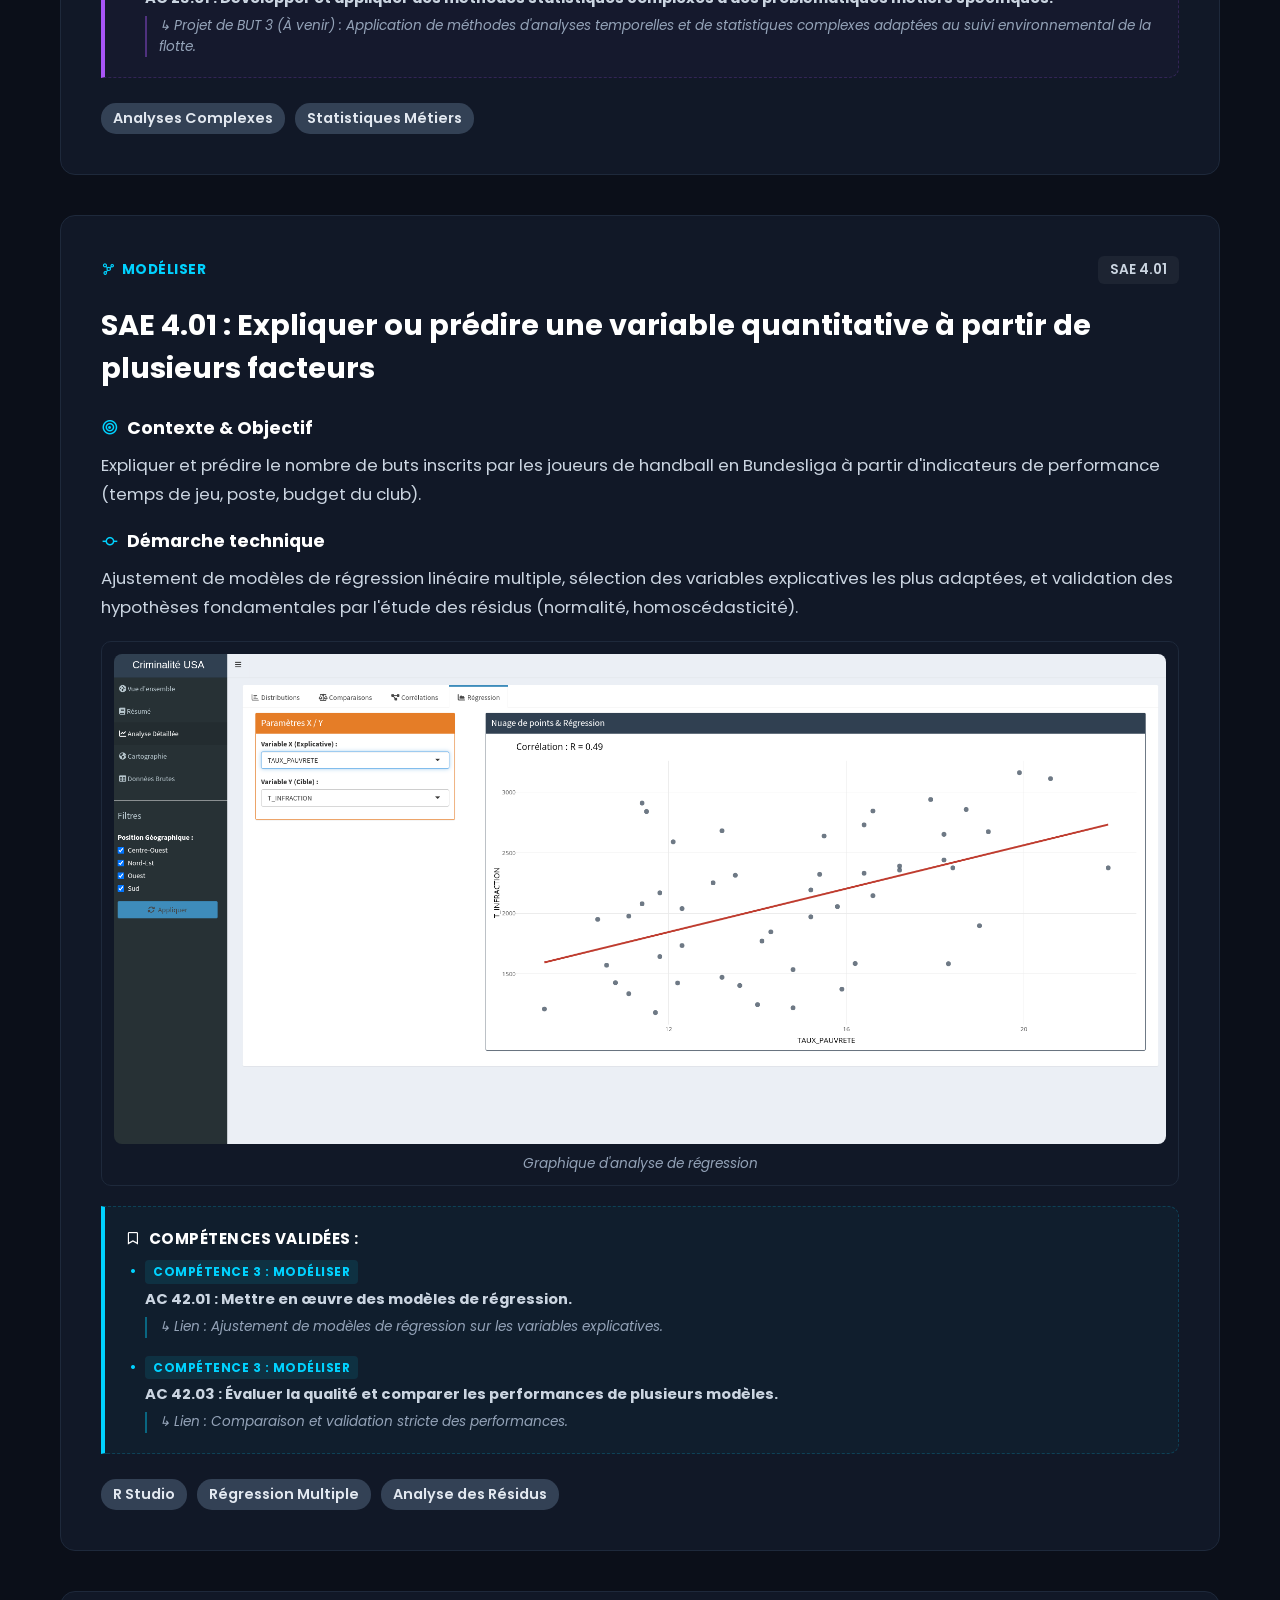
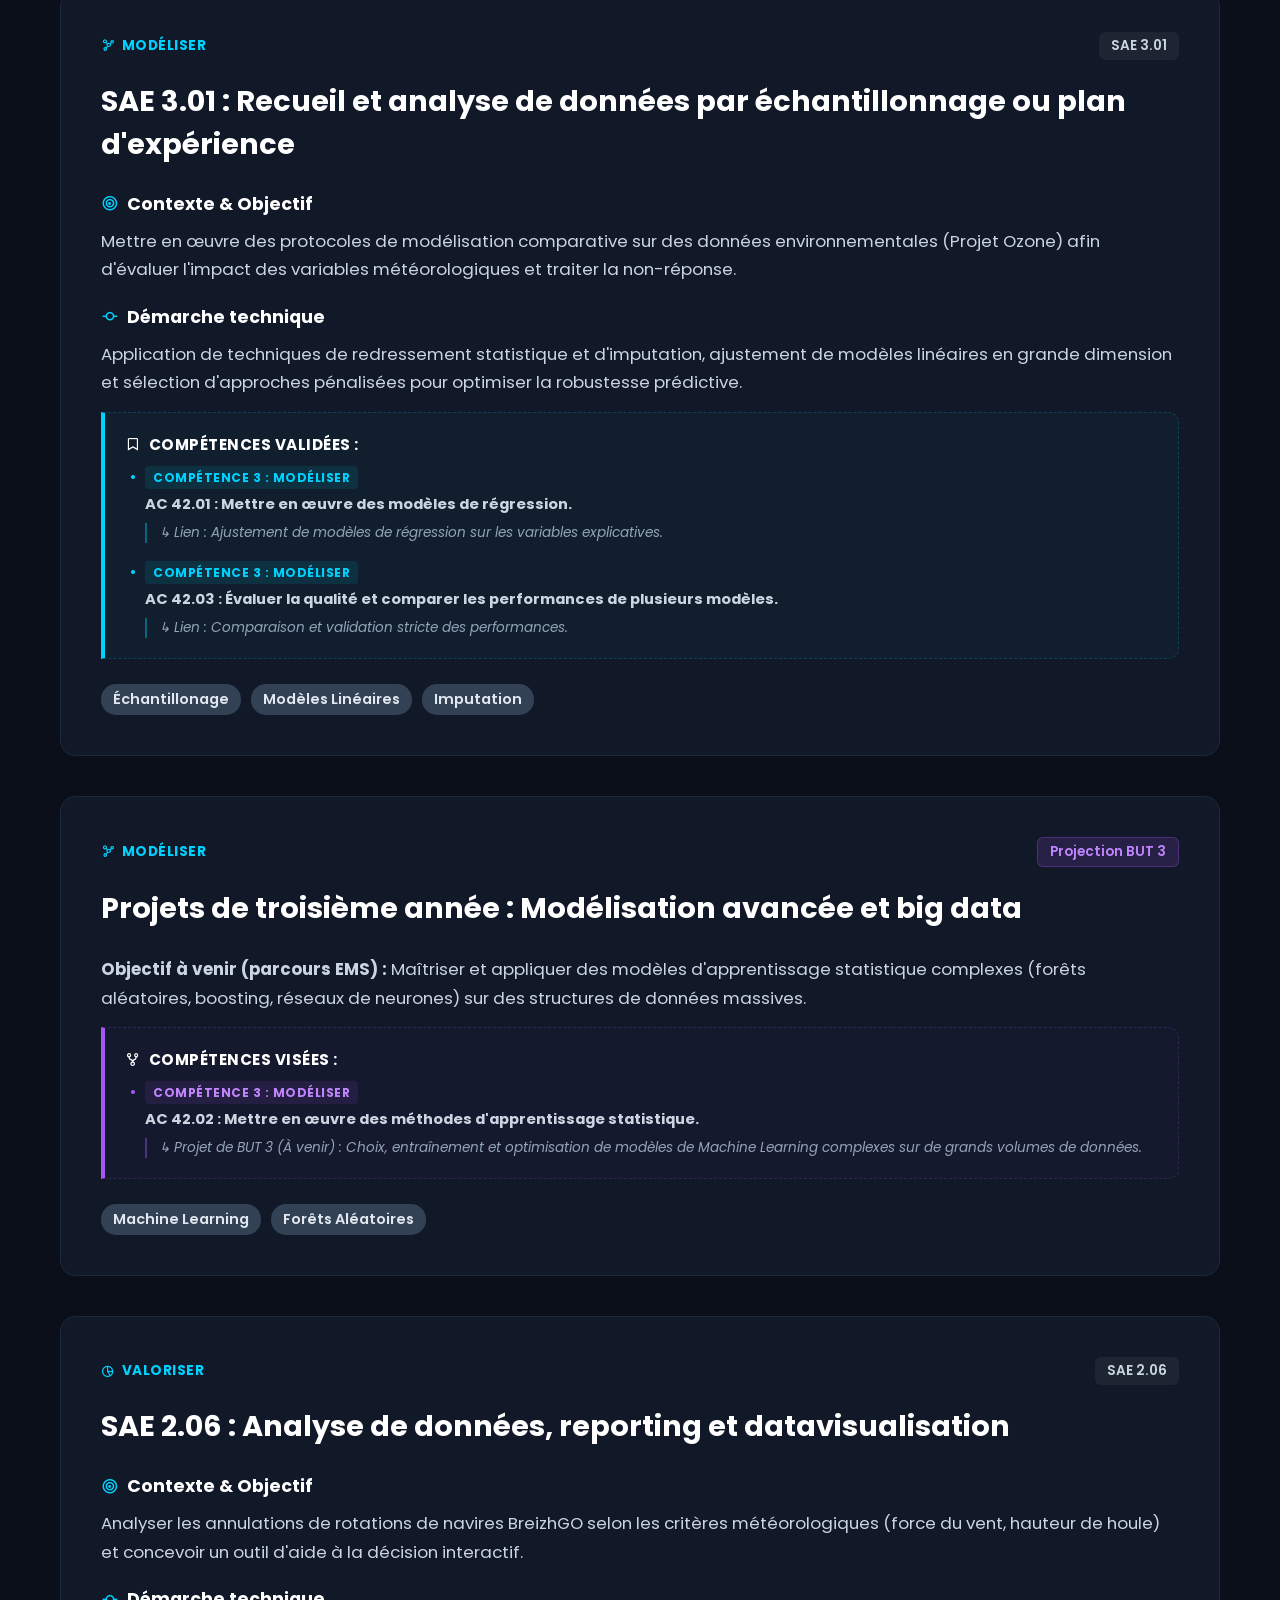
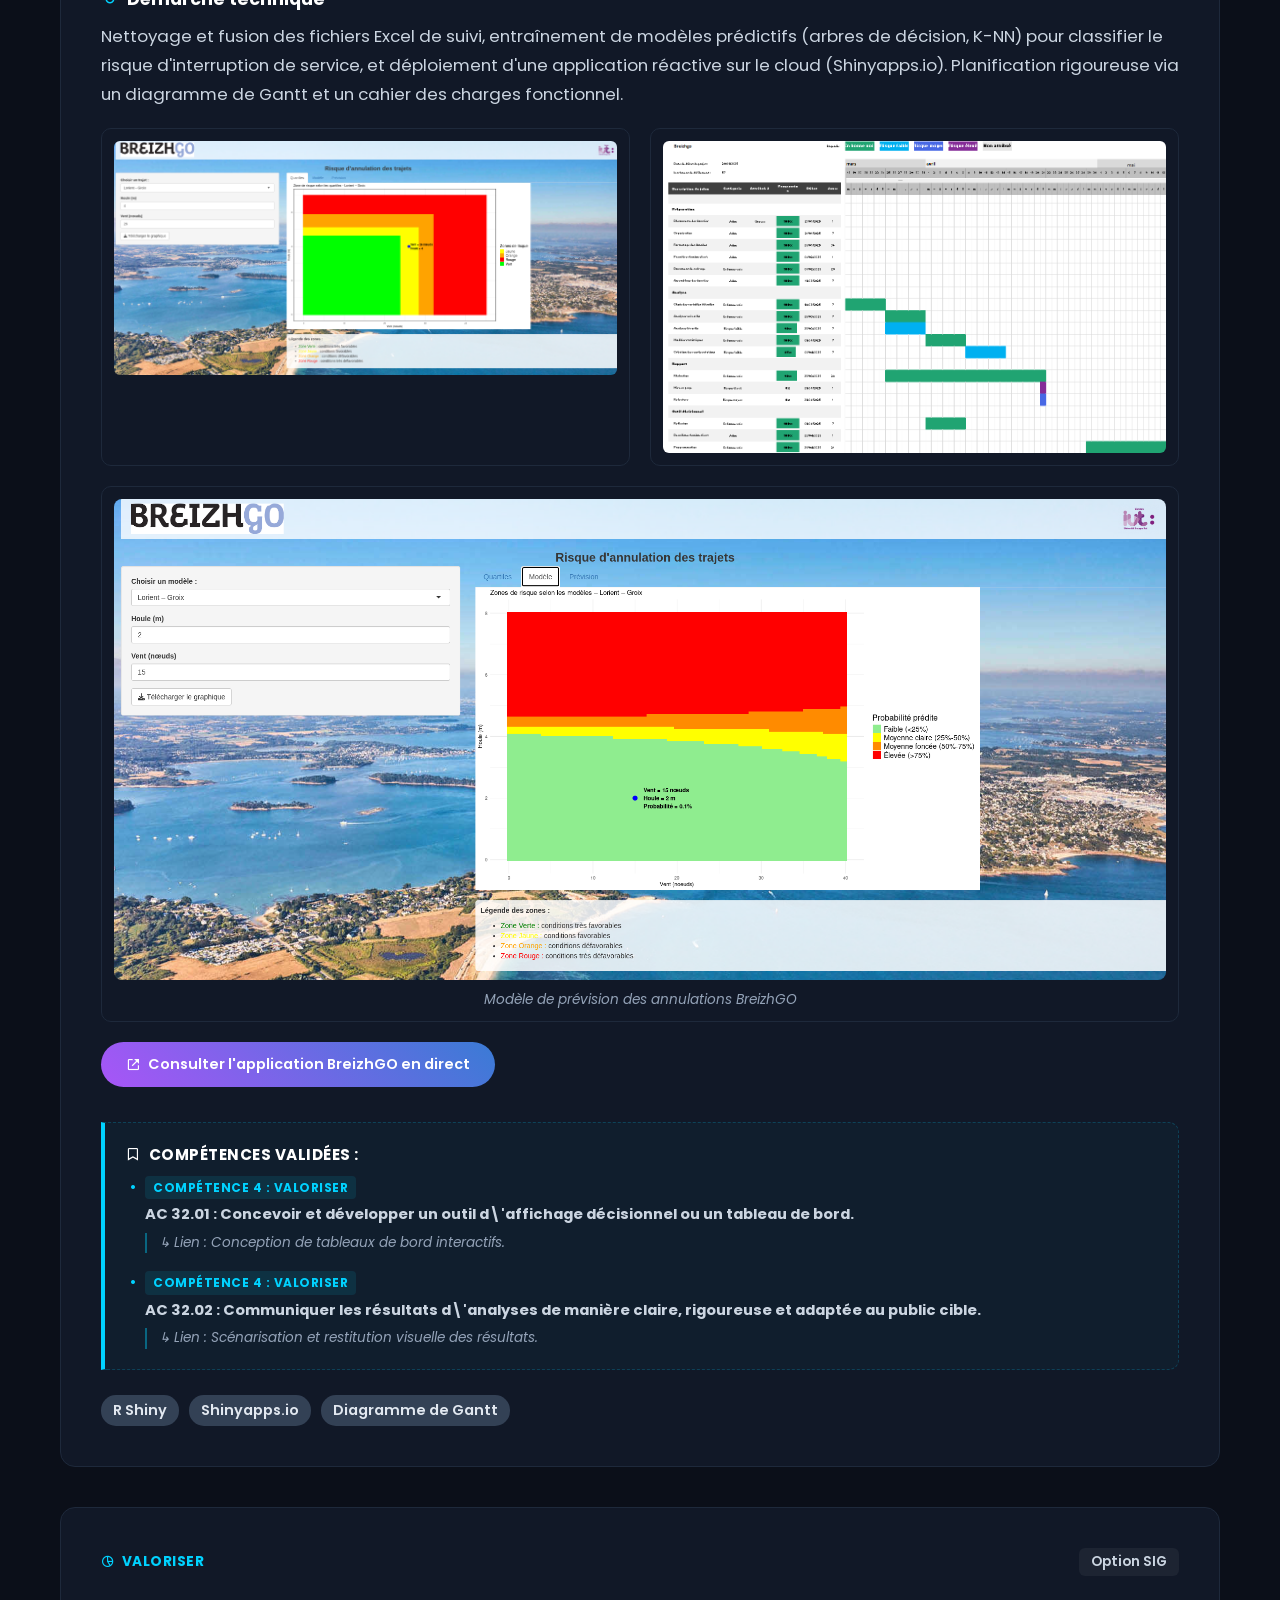
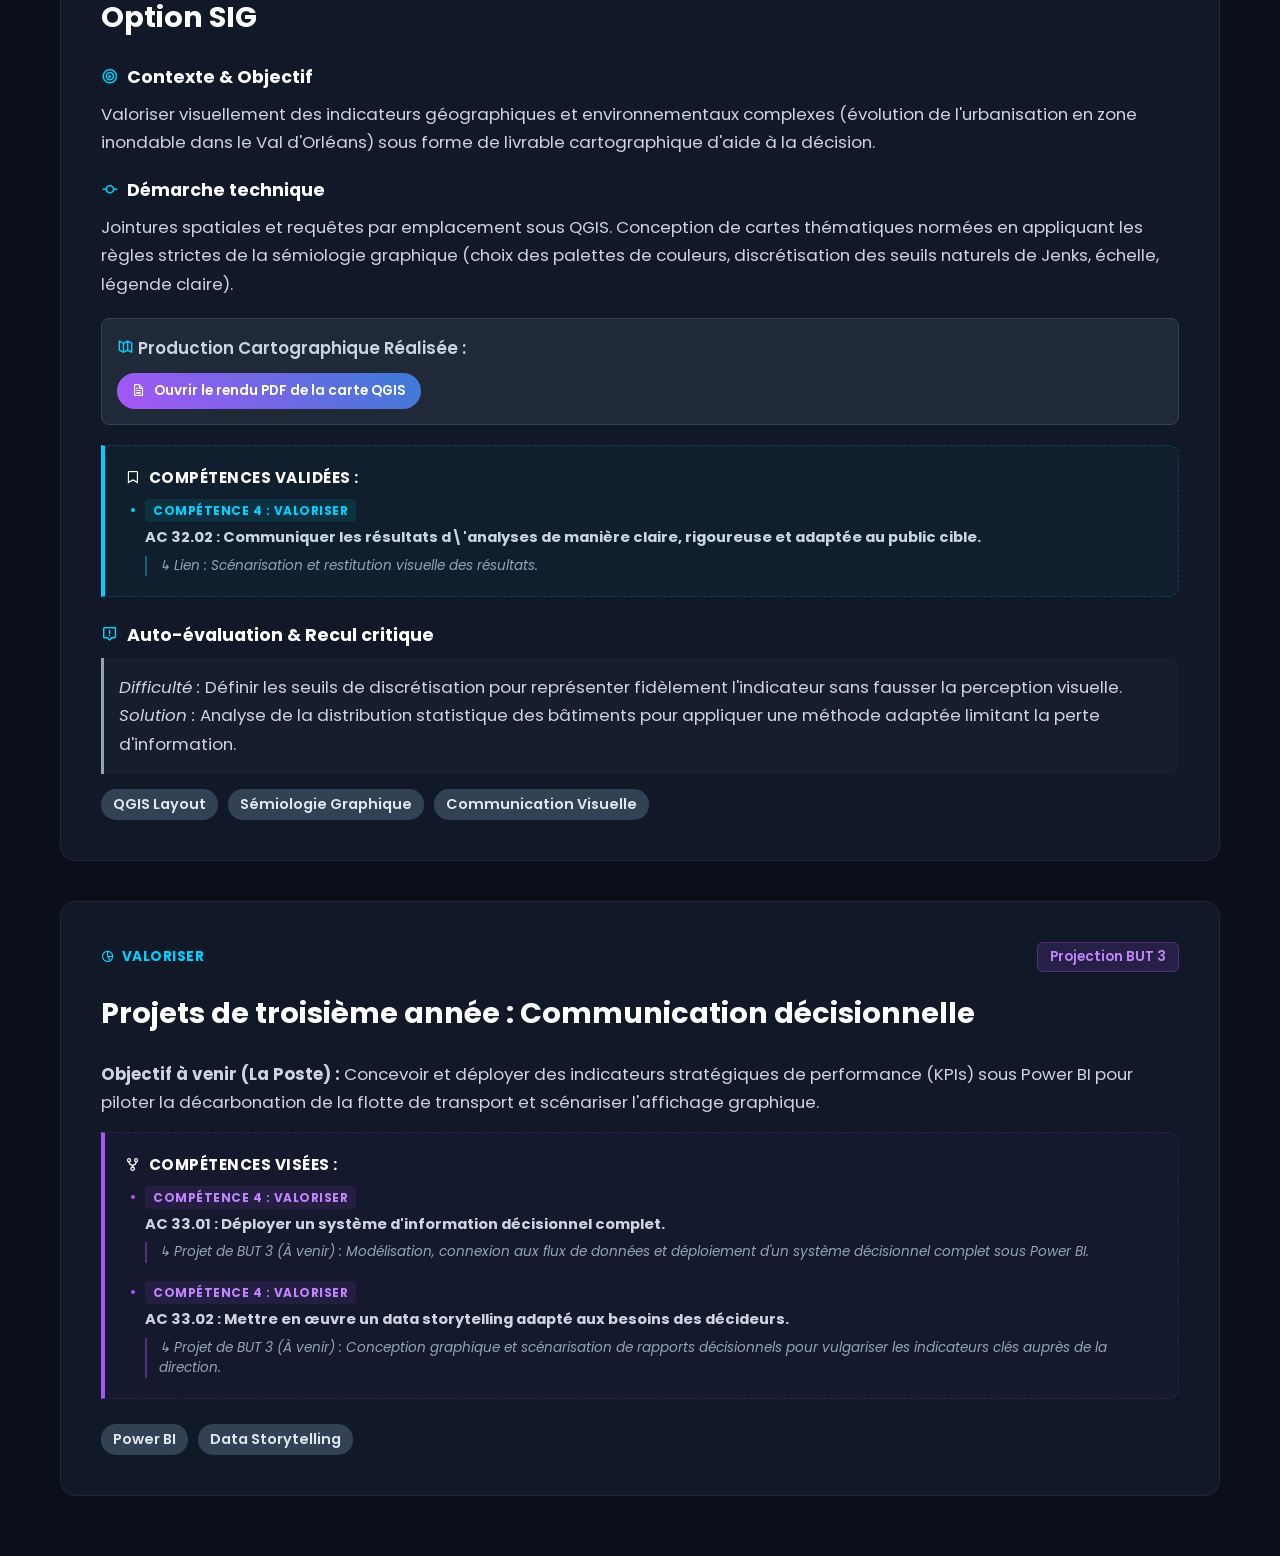
==== commit 7514e0cd: "Add files via upload" ====
--- a/projets.html
+++ b/projets.html
@@ -26,7 +26,7 @@
         <a href="index.html" class="back-home"><i class='bx bx-arrow-back'></i> Retour à l'accueil</a>
         
         <h1 id="page-title">Mon Catalogue de Projets</h1>
-        <p class="subtitle" style="text-align: left; margin-bottom: 30px;">Découvrez mes réalisations académiques et options de spécialité, structurées selon le Référentiel National du BUT SD.</p>
+        <p class="subtitle" style="text-align: left; margin-bottom: 30px;">Découvrez mes réalisations académiques et options de spécialité, structurées en stricte conformité avec le Référentiel National du BUT SD.</p>
 
         <!-- Menu de filtrage dynamique -->
         <div class="filter-menu">
@@ -40,72 +40,84 @@
         <div class="projects-grid">
 
             <!-- ============================================== -->
-            <!-- compétence 1 : TRAITER LA DONNÉE                     -->
-            <!-- ============================================== -->
-
-            <!-- Projet Traiter 1 -->
+            <!-- PÔLE 1 : TRAITER LA DONNÉE                     -->
+            <!-- ============================================== -->
+
+            <!-- SAE 2.02 : Traiter -->
             <div class="project-card traiter">
                 <div class="project-header">
                     <span class="p-category"><i class='bx bx-server'></i> Traiter</span>
-                    <span class="p-sae">SAE 2.06</span>
-                </div>
-                <h3>SAE 2.06 : Traitement et préparation de données BreizhGO</h3>
-                <h5><i class='bx bx-bullseye'></i> Contexte & Objectif</h5>
-                <p>Centraliser et restructurer les historiques d'annulations de rotations des navires de la région Bretagne (BreizhGO) ainsi que les relevés météorologiques associés.</p>
-                <h5><i class='bx bx-git-commit'></i> Démarche technique</h5>
-                <p>Importation, nettoyage et fusion de multiples fichiers Excel bruts. Traitement des valeurs manquantes et formatage des variables (dates, force du vent) pour rendre les données exploitables par les algorithmes de prédiction sous R.</p>
-
-                <div class="ac-details-box">
-                    <h4><i class='bx bx-bookmark'></i> Compétences Validées :</h4>
-                    <ul>
-                        <li><span class="pole-label">compétence 1 : Traiter</span> <strong>AC 12.02 :</strong> Nettoyer, contrôler et préparer les données pour l'analyse décisionnelle.</li>
-                        <li><span class="pole-label">compétence 1 : Traiter</span> <strong>AC 12.03 :</strong> Automatiser la chaîne de traitement informatique des données.</li>
-                    </ul>
-                </div>
-                <div class="tech-tags">
-                    <span class="tech-tag">Fichiers Excel / CSV</span>
-                    <span class="tech-tag">Nettoyage de données</span>
-                    <span class="tech-tag">Préparation R</span>
-                </div>
-            </div>
-
-            <!-- Projet Traiter 2 -->
+                    <span class="p-sae">SAE 2.02</span>
+                </div>
+                <h3>SAE 2.02 : Traitement et structuration de données sous R</h3>
+                <h5><i class='bx bx-bullseye'></i> Contexte & Objectif</h5>
+                <p>Importer, filtrer et réorganiser des tables de données complexes sous l'environnement R afin de les structurer proprement pour des besoins d'analyse.</p>
+                <h5><i class='bx bx-git-commit'></i> Démarche technique</h5>
+                <p>Utilisation de scripts R pour fusionner des sources de données, créer des indicateurs calculés, et agréger des lignes de données en veillant à la cohérence et à l'intégrité des tables obtenues.</p>
+                
+                <div class="ac-details-box">
+                    <h4><i class='bx bx-bookmark'></i> Compétences Validées :</h4>
+                    <ul>
+                        <li>
+                            <span class="pole-label">Compétence 1 : Traiter</span><br>
+                            <strong>AC 12.01 : Modéliser, concevoir, implémenter et administrer des bases de données relationnelles ou des entrepôts de données.</strong>
+                            <span class="ac-justification">↳ Lien : Structuration logique de tables de données et gestion des jointures complexes via des scripts R.</span>
+                        </li>
+                    </ul>
+                </div>
+                <div class="tech-tags">
+                    <span class="tech-tag">Langage R</span>
+                    <span class="tech-tag">Jointures & Agrégations</span>
+                    <span class="tech-tag">Structuration de données</span>
+                </div>
+            </div>
+
+            <!-- SAE 3.02 : Traiter -->
             <div class="project-card traiter">
                 <div class="project-header">
                     <span class="p-category"><i class='bx bx-server'></i> Traiter</span>
-                    <span class="p-sae">SAE 2.03</span>
-                </div>
-                <h3>SAE 2.03 : Régression sur données réelles</h3>
-                <h5><i class='bx bx-bullseye'></i> Contexte & Objectif</h5>
-                <p>Mettre en place un processus automatisé pour nettoyer et préparer de grands volumes de données contenant des erreurs de saisie, des doublons ou des formats incorrects.</p>
-                <h5><i class='bx bx-git-commit'></i> Démarche technique</h5>
-                <p>Écriture de scripts de nettoyage sous R et Python au sein de Notebooks pour isoler les anomalies, traiter les valeurs manquantes évidentes et recoder les variables pour les rendre exploitables.</p>
-                <div class="ac-details-box">
-                    <h4><i class='bx bx-bookmark'></i> Compétences Validées :</h4>
-                    <ul>
-                        <li><span class="pole-label">compétence 1 : Traiter</span> <strong>AC 12.02 :</strong> Nettoyer, contrôler et préparer les données pour l'analyse décisionnelle.</li>
-                        <li><span class="pole-label">compétence 1 : Traiter</span> <strong>AC 12.03 :</strong> Automatiser la chaîne de traitement informatique des données.</li>
-                    </ul>
-                </div>
-                <div class="tech-tags">
-                    <span class="tech-tag">R / Python</span>
-                    <span class="tech-tag">Nettoyage de données</span>
-                    <span class="tech-tag">Notebooks</span>
-                </div>
-            </div>
-
-            <!-- Projet Traiter 3 (Projection) -->
+                    <span class="p-sae">SAE 3.02</span>
+                </div>
+                <h3>SAE 3.02 : Intégration de données dans un entrepôt de données</h3>
+                <h5><i class='bx bx-bullseye'></i> Contexte & Objectif</h5>
+                <p>Centraliser des flux d'informations hétérogènes au sein d'un entrepôt de données unique et propre pour préparer les phases de reporting.</p>
+                <h5><i class='bx bx-git-commit'></i> Démarche technique</h5>
+                <p>Conception de schémas en étoile, extraction et transformation des formats bruts (fichiers plats, CSV), et automatisation du chargement des données en veillant à la qualité et aux contraintes d'intégrité.</p>
+                <div class="ac-details-box">
+                    <h4><i class='bx bx-bookmark'></i> Compétences Validées :</h4>
+                    <ul>
+                        <li><span class="pole-label">Compétence 1 : Traiter</span><br>
+                            <strong>AC 12.01 : Modéliser, concevoir, implémenter et administrer des bases de données relationnelles ou des entrepôts de données.</strong>
+                            <span class="ac-justification">↳ Lien : Structuration logique de tables et bases de données.</span>
+                        </li>
+                        <li><span class="pole-label">Compétence 1 : Traiter</span><br>
+                            <strong>AC 12.02 : Nettoyer, contrôler et préparer les données pour l\'analyse décisionnelle.</strong>
+                            <span class="ac-justification">↳ Lien : Traitement des valeurs manquantes et préparation des bases de données.</span>
+                        </li>
+                    </ul>
+                </div>
+                <div class="tech-tags">
+                    <span class="tech-tag">Entrepôts de Données</span>
+                    <span class="tech-tag">Extraction de Données</span>
+                    <span class="tech-tag">SQL Avancé</span>
+                </div>
+            </div>
+
             <div class="project-card traiter">
                 <div class="project-header">
                     <span class="p-category"><i class='bx bx-server'></i> Traiter</span>
                     <span class="p-sae future">Projection BUT 3</span>
                 </div>
-                <h3>Projets de troisième année : Infrastructures de données</h3>
+                <h3>Projets de troisième année : Infrastructures de données massives</h3>
                 <p><strong>Objectif à venir (La Poste) :</strong> Développer des flux de chargement automatisés à grande échelle et interroger des bases de données de taille importante (NoSQL / Spark) pour centraliser les données des capteurs de la flotte nationale.</p>
                 <div class="ac-details-box future-ac">
                     <h4><i class='bx bx-git-repo-forked'></i> Compétences Visées :</h4>
                     <ul>
-                        <li><span class="pole-label future-label">compétence 1 : Traiter</span> <strong>AC 13.04 :</strong> Traiter des données massives (Big Data) / Mettre en place et administrer une architecture de données performante.</li>
+                        <li>
+                            <span class="pole-label future-label">Compétence 1 : Traiter</span><br>
+                            <strong>AC 13.04 : Mettre en place et administrer une architecture de données performante.</strong>
+                            <span class="ac-justification">↳ Projet de BUT 3 (À venir) : Étude, conception et déploiement d'une architecture distribuée pour centraliser les flux massifs de capteurs.</span>
+                        </li>
                     </ul>
                 </div>
                 <div class="tech-tags">
@@ -116,10 +128,41 @@
 
 
             <!-- ============================================== -->
-            <!-- compétence 2 : ANALYSER STATISTIQUEMENT LES DONNÉES  -->
-            <!-- ============================================== -->
-
-            <!-- Projet Analyser 1 -->
+            <!-- PÔLE 2 : ANALYSER STATISTIQUEMENT LES DONNÉES  -->
+            <!-- ============================================== -->
+
+            <!-- SAE 2.03 : Analyser -->
+            <div class="project-card analyser">
+                <div class="project-header">
+                    <span class="p-category"><i class='bx bx-search-alt-2'></i> Analyser</span>
+                    <span class="p-sae">SAE 2.03</span>
+                </div>
+                <h3>SAE 2.03 : Exploration de données</h3>
+                <h5><i class='bx bx-bullseye'></i> Contexte & Objectif</h5>
+                <p>Mener une démarche d'investigation approfondie sur un jeu de données réelles afin d'isoler les profils d'individus, détecter les anomalies et analyser les corrélations.</p>
+                <h5><i class='bx bx-git-commit'></i> Démarche technique</h5>
+                <p>Écriture de scripts de nettoyage sous R et Python au sein d'un Notebook collaboratif. Traitement des valeurs manquantes et aberrantes, réalisation de statistiques descriptives univariées et bivariées, et application de modèles de régression linéaire pour valider les tendances.</p>
+                <div class="ac-details-box">
+                    <h4><i class='bx bx-bookmark'></i> Compétences Validées :</h4>
+                    <ul>
+                        <li><span class="pole-label">Compétence 2 : Analyser</span><br>
+                            <strong>AC 22.02 : Mettre en œuvre des techniques d\'analyse multivariée descriptive.</strong>
+                            <span class="ac-justification">↳ Lien : Visualisation et modélisation descriptive des données.</span>
+                        </li>
+                        <li><span class="pole-label">Compétence 2 : Analyser</span><br>
+                            <strong>AC 22.03 : Mettre en œuvre des méthodes d\'estimation et de tests d\'hypothèses statistiques.</strong>
+                            <span class="ac-justification">↳ Lien : Vérification et validation statistique des corrélations.</span>
+                        </li>
+                    </ul>
+                </div>
+                <div class="tech-tags">
+                    <span class="tech-tag">R / Python</span>
+                    <span class="tech-tag">Exploration de Données</span>
+                    <span class="tech-tag">Notebooks</span>
+                </div>
+            </div>
+
+            <!-- SAE 3.03 : Analyser -->
             <div class="project-card analyser">
                 <div class="project-header">
                     <span class="p-category"><i class='bx bx-search-alt-2'></i> Analyser</span>
@@ -140,8 +183,14 @@
                 <div class="ac-details-box">
                     <h4><i class='bx bx-bookmark'></i> Compétences Validées :</h4>
                     <ul>
-                        <li><span class="pole-label">compétence 2 : Analyser</span> <strong>AC 22.02 :</strong> Mettre en œuvre des techniques d'analyse multivariée descriptive.</li>
-                        <li><span class="pole-label">compétence 2 : Analyser</span> <strong>AC 22.03 :</strong> Mettre en œuvre des méthodes d'estimation et de tests d'hypothèses statistiques.</li>
+                        <li><span class="pole-label">Compétence 2 : Analyser</span><br>
+                            <strong>AC 22.02 : Mettre en œuvre des techniques d\'analyse multivariée descriptive.</strong>
+                            <span class="ac-justification">↳ Lien : Visualisation et modélisation descriptive des données.</span>
+                        </li>
+                        <li><span class="pole-label">Compétence 2 : Analyser</span><br>
+                            <strong>AC 22.03 : Mettre en œuvre des méthodes d\'estimation et de tests d\'hypothèses statistiques.</strong>
+                            <span class="ac-justification">↳ Lien : Vérification et validation statistique des corrélations.</span>
+                        </li>
                     </ul>
                 </div>
                 <div class="tech-tags">
@@ -151,31 +200,7 @@
                 </div>
             </div>
 
-            <!-- Projet Analyser 2 -->
-            <div class="project-card analyser">
-                <div class="project-header">
-                    <span class="p-category"><i class='bx bx-search-alt-2'></i> Analyser</span>
-                    <span class="p-sae">Option SIG</span>
-                </div>
-                <h3>Option SIG : Analyse et traitement de cartes</h3>
-                <h5><i class='bx bx-bullseye'></i> Contexte & Objectif</h5>
-                <p>Manipuler des données géographiques complexes pour étudier l'évolution de l'urbanisation en zone inondable (PPRI Val d'Orléans) et évaluer les risques du territoire.</p>
-                <h5><i class='bx bx-git-commit'></i> Démarche technique</h5>
-                <p>Utilisation du logiciel QGIS pour effectuer des jointures spatiales entre les données et les géométries, des requêtes par emplacement et des calculs de zones tampons afin d'extraire des indicateurs précis.</p>
-                <div class="ac-details-box">
-                    <h4><i class='bx bx-bookmark'></i> Compétences Validées :</h4>
-                    <ul>
-                        <li><span class="pole-label">compétence 2 : Analyser</span> <strong>AC 22.02 :</strong> Mettre en œuvre des techniques d'analyse multivariée descriptive.</li>
-                    </ul>
-                </div>
-                <div class="tech-tags">
-                    <span class="tech-tag">QGIS</span>
-                    <span class="tech-tag">Analyse Spatiale</span>
-                    <span class="tech-tag">Données Géographiques</span>
-                </div>
-            </div>
-
-            <!-- Projet Analyser 3 -->
+            <!-- SAE 1.06 : Analyser -->
             <div class="project-card analyser">
                 <div class="project-header">
                     <span class="p-category"><i class='bx bx-search-alt-2'></i> Analyser</span>
@@ -196,8 +221,14 @@
                 <div class="ac-details-box">
                     <h4><i class='bx bx-bookmark'></i> Compétences Validées :</h4>
                     <ul>
-                        <li><span class="pole-label">compétence 2 : Analyser</span> <strong>AC 22.01 :</strong> Concevoir et gérer une enquête ou un dispositif de collecte de données.</li>
-                        <li><span class="pole-label">compétence 2 : Analyser</span> <strong>AC 22.03 :</strong> Mettre en œuvre des méthodes d'estimation et de tests d'hypothèses statistiques.</li>
+                        <li><span class="pole-label">Compétence 2 : Analyser</span><br>
+                            <strong>AC 22.01 : Prendre conscience de la différence entre modélisation statistique et analyse exploratoire.</strong>
+                            <span class="ac-justification">↳ Lien : Définition des objectifs de l\'enquête et validation du dispositif de collecte.</span>
+                        </li>
+                        <li><span class="pole-label">Compétence 2 : Analyser</span><br>
+                            <strong>AC 22.03 : Mettre en œuvre des méthodes d\'estimation et de tests d\'hypothèses statistiques.</strong>
+                            <span class="ac-justification">↳ Lien : Vérification et validation statistique des corrélations.</span>
+                        </li>
                     </ul>
                 </div>
                 <div class="tech-tags">
@@ -207,7 +238,6 @@
                 </div>
             </div>
 
-            <!-- Projet Analyser 4 (Projection) -->
             <div class="project-card analyser">
                 <div class="project-header">
                     <span class="p-category"><i class='bx bx-search-alt-2'></i> Analyser</span>
@@ -218,7 +248,11 @@
                 <div class="ac-details-box future-ac">
                     <h4><i class='bx bx-git-repo-forked'></i> Compétences Visées :</h4>
                     <ul>
-                        <li><span class="pole-label future-label">compétence 2 : Analyser</span> <strong>AC 23.01 :</strong> Développer et appliquer des méthodes statistiques complexes à des problématiques métiers spécifiques.</li>
+                        <li>
+                            <span class="pole-label future-label">Compétence 2 : Analyser</span><br>
+                            <strong>AC 23.01 : Développer et appliquer des méthodes statistiques complexes à des problématiques métiers spécifiques.</strong>
+                            <span class="ac-justification">↳ Projet de BUT 3 (À venir) : Application de méthodes d'analyses temporelles et de statistiques complexes adaptées au suivi environnemental de la flotte.</span>
+                        </li>
                     </ul>
                 </div>
                 <div class="tech-tags">
@@ -229,10 +263,10 @@
 
 
             <!-- ============================================== -->
-            <!-- compétence 3 : MODÉLISER LES DONNÉES                 -->
-            <!-- ============================================== -->
-
-            <!-- Projet Modéliser 1 -->
+            <!-- PÔLE 3 : MODÉLISER LES DONNÉES (EMS)           -->
+            <!-- ============================================== -->
+
+            <!-- SAE 4.01 : Modéliser -->
             <div class="project-card modeliser">
                 <div class="project-header">
                     <span class="p-category"><i class='bx bx-network-chart'></i> Modéliser</span>
@@ -253,8 +287,14 @@
                 <div class="ac-details-box">
                     <h4><i class='bx bx-bookmark'></i> Compétences Validées :</h4>
                     <ul>
-                        <li><span class="pole-label">compétence 3 : Modéliser</span> <strong>AC 42.01 :</strong> Mettre en œuvre des modèles de régression.</li>
-                        <li><span class="pole-label">compétence 3 : Modéliser</span> <strong>AC 42.03 :</strong> Évaluer la qualité et comparer les performances de plusieurs modèles.</li>
+                        <li><span class="pole-label">Compétence 3 : Modéliser</span><br>
+                            <strong>AC 42.01 : Mettre en œuvre des modèles de régression.</strong>
+                            <span class="ac-justification">↳ Lien : Ajustement de modèles de régression sur les variables explicatives.</span>
+                        </li>
+                        <li><span class="pole-label">Compétence 3 : Modéliser</span><br>
+                            <strong>AC 42.03 : Évaluer la qualité et comparer les performances de plusieurs modèles.</strong>
+                            <span class="ac-justification">↳ Lien : Comparaison et validation stricte des performances.</span>
+                        </li>
                     </ul>
                 </div>
                 <div class="tech-tags">
@@ -264,35 +304,34 @@
                 </div>
             </div>
 
-            <!-- Projet Modéliser 2 -->
+            <!-- SAE 3.01 : Modéliser -->
             <div class="project-card modeliser">
                 <div class="project-header">
                     <span class="p-category"><i class='bx bx-network-chart'></i> Modéliser</span>
-                    <span class="p-sae">SAE 2.06</span>
-                </div>
-                <h3>SAE 2.06 : Analyse de données, reporting et datavisualisation</h3>
-                <h5><i class='bx bx-bullseye'></i> Contexte & Objectif</h5>
-                <p>Prédire les annulations de rotations de navires BreizhGO selon les conditions météorologiques (force du vent, hauteur de houle) pour anticiper les interruptions de service.</p>
-                <h5><i class='bx bx-git-commit'></i> Démarche technique</h5>
-                <p>Entraînement de modèles d'apprentissage statistique (arbres de décision, K-NN), gestion du fort déséquilibre des données par rééchantillonnage, et évaluation des performances par les matrices de confusion et courbes ROC.</p>
-                
-                <!-- Image insérée : Modèle SAE 2.06 -->
-                <div class="image-box" style="margin: 20px 0;">
-                    <img src="sae206modele.png" alt="Modèle SAE 2.06" style="width: 100%; border-radius: 8px;">
-                    <div class="image-caption">Modèle de prévision des annulations</div>
-                </div>
-
-                <div class="ac-details-box">
-                    <h4><i class='bx bx-bookmark'></i> Compétences Validées :</h4>
-                    <ul>
-                        <li><span class="pole-label">compétence 3 : Modéliser</span> <strong>AC 42.02 :</strong> Mettre en œuvre des méthodes d'apprentissage statistique / Machine Learning.</li>
-                        <li><span class="pole-label">compétence 3 : Modéliser</span> <strong>AC 42.03 :</strong> Évaluer la qualité et comparer les performances de several modèles.</li>
-                    </ul>
-                </div>
-                <div class="tech-tags">
-                    <span class="tech-tag">Apprentissage Automatique</span>
-                    <span class="tech-tag">Arbres de Décision / K-NN</span>
-                    <span class="tech-tag">Courbes ROC</span>
+                    <span class="p-sae">SAE 3.01</span>
+                </div>
+                <h3>SAE 3.01 : Recueil et analyse de données par échantillonnage ou plan d'expérience</h3>
+                <h5><i class='bx bx-bullseye'></i> Contexte & Objectif</h5>
+                <p>Mettre en œuvre des protocoles de modélisation comparative sur des données environnementales (Projet Ozone) afin d'évaluer l'impact des variables météorologiques et traiter la non-réponse.</p>
+                <h5><i class='bx bx-git-commit'></i> Démarche technique</h5>
+                <p>Application de techniques de redressement statistique et d'imputation, ajustement de modèles linéaires en grande dimension et sélection d'approches pénalisées pour optimiser la robustesse prédictive.</p>
+                <div class="ac-details-box">
+                    <h4><i class='bx bx-bookmark'></i> Compétences Validées :</h4>
+                    <ul>
+                        <li><span class="pole-label">Compétence 3 : Modéliser</span><br>
+                            <strong>AC 42.01 : Mettre en œuvre des modèles de régression.</strong>
+                            <span class="ac-justification">↳ Lien : Ajustement de modèles de régression sur les variables explicatives.</span>
+                        </li>
+                        <li><span class="pole-label">Compétence 3 : Modéliser</span><br>
+                            <strong>AC 42.03 : Évaluer la qualité et comparer les performances de plusieurs modèles.</strong>
+                            <span class="ac-justification">↳ Lien : Comparaison et validation stricte des performances.</span>
+                        </li>
+                    </ul>
+                </div>
+                <div class="tech-tags">
+                    <span class="tech-tag">Échantillonage</span>
+                    <span class="tech-tag">Modèles Linéaires</span>
+                    <span class="tech-tag">Imputation</span>
                 </div>
             </div>
 
@@ -302,61 +341,30 @@
                     <span class="p-category"><i class='bx bx-network-chart'></i> Modéliser</span>
                     <span class="p-sae future">Projection BUT 3</span>
                 </div>
-                <h3>Projets de troisième année : Modélisation avancée</h3>
-                <p><strong>Objectif à venir (EMS) :</strong> Maîtriser et appliquer des modèles d'analyse de séries chronologiques complexes (modèles ARIMA, décompositions de tendances et saisonnalités) pour réaliser des prévisions sur l'activité logistique.</p>
+                <h3>Projets de troisième année : Modélisation avancée et big data</h3>
+                <p><strong>Objectif à venir (parcours EMS) :</strong> Maîtriser et appliquer des modèles d'apprentissage statistique complexes (forêts aléatoires, boosting, réseaux de neurones) sur des structures de données massives.</p>
                 <div class="ac-details-box future-ac">
                     <h4><i class='bx bx-git-repo-forked'></i> Compétences Visées :</h4>
                     <ul>
-                        <li><span class="pole-label future-label">compétence 3 : Modéliser</span> <strong>AC 42.01 :</strong> Mettre en œuvre des modèles de régression et de prévision temporelle avancée.</li>
-                    </ul>
-                </div>
-                <div class="tech-tags">
-                    <span class="tech-tag">Séries Temporelles</span>
-                    <span class="tech-tag">Modèles ARIMA</span>
-                </div>
-            </div>
-
-
-            <!-- ============================================== -->
-            <!-- compétence 4 : VALORISER UNE PRODUCTION              -->
-            <!-- ============================================== -->
-
-            <!-- Projet Valoriser 1 -->
-            <div class="project-card valoriser">
-                <div class="project-header">
-                    <span class="p-category"><i class='bx bx-pie-chart-alt-2'></i> Valoriser</span>
-                    <span class="p-sae">SAE 4.01</span>
-                </div>
-                <h3>SAE 4.01 : Expliquer ou prédire une variable quantitative à partir de plusieurs facteurs</h3>
-                <h5><i class='bx bx-bullseye'></i> Contexte & Objectif</h5>
-                <p>Création d'un tableau de bord interactif sous R Shiny (Criminalité USA) pour rendre des analyses statistiques descriptives et d'analyses en composantes principales (ACP) accessibles à des décideurs.</p>
-                <h5><i class='bx bx-git-commit'></i> Démarche technique</h5>
-                <p>Structuration modulaire de l'application en trois fichiers (<code>global.R</code> pour la préparation initiale, <code>ui.R</code> pour l'interface utilisateur, et <code>server.R</code> pour la logique applicative réactive).</p>
-
-                <!-- Images insérées : Tableau de bord SAE 4.01 -->
-                <div class="image-gallery" style="margin: 20px 0;">
-                    <div class="image-box"><img src="sae401kpi.png" alt="Interface SAE 401 2"></div>
-                </div>
-
-                <!-- LIEN MODIFIÉ : Application Shiny Stratégique -->
-                <a href="https://genceygwendal-r.shinyapps.io/Criminalite_USA/" target="_blank" class="btn-cv" style="margin-bottom: 20px; font-size: 0.9rem;">
-                    <i class='bx bx-link-external'></i> Consulter l'application Criminalité USA en direct
-                </a>
-
-                <div class="ac-details-box">
-                    <h4><i class='bx bx-bookmark'></i> Compétences Validées :</h4>
-                    <ul>
-                        <li><span class="pole-label">compétence 4 : Valoriser</span> <strong>AC 32.01 :</strong> Concevoir et développer un outil d'affichage décisionnel ou un tableau de bord.</li>
-                    </ul>
-                </div>
-                <div class="tech-tags">
-                    <span class="tech-tag">R Shiny</span>
-                    <span class="tech-tag">Affichage Décisionnel</span>
-                    <span class="tech-tag">Structure global/ui/server</span>
-                </div>
-            </div>
-
-            <!-- Projet Valoriser 2 -->
+                        <li>
+                            <span class="pole-label future-label">Compétence 3 : Modéliser</span><br>
+                            <strong>AC 42.02 : Mettre en œuvre des méthodes d'apprentissage statistique.</strong>
+                            <span class="ac-justification">↳ Projet de BUT 3 (À venir) : Choix, entraînement et optimisation de modèles de Machine Learning complexes sur de grands volumes de données.</span>
+                        </li>
+                    </ul>
+                </div>
+                <div class="tech-tags">
+                    <span class="tech-tag">Machine Learning</span>
+                    <span class="tech-tag">Forêts Aléatoires</span>
+                </div>
+            </div>
+
+
+            <!-- ============================================== -->
+            <!-- PÔLE 4 : VALORISER UNE PRODUCTION              -->
+            <!-- ============================================== -->
+
+            <!-- SAE 2.06 : Valoriser -->
             <div class="project-card valoriser">
                 <div class="project-header">
                     <span class="p-category"><i class='bx bx-pie-chart-alt-2'></i> Valoriser</span>
@@ -364,15 +372,19 @@
                 </div>
                 <h3>SAE 2.06 : Analyse de données, reporting et datavisualisation</h3>
                 <h5><i class='bx bx-bullseye'></i> Contexte & Objectif</h5>
-                <p>Restituer les résultats de l'étude des annulations de rotations auprès du client BreizhGO, tout en assurant une gestion rigoureuse de la conduite du projet.</p>
-                <h5><i class='bx bx-git-commit'></i> Démarche technique</h5>
-                <p>Déploiement de l'application sur serveur cloud (Shinyapps.io). Suivi et planification du projet formalisés par la rédaction d'un cahier des charges fonctionnel et l'utilisation d'un diagramme de Gantt pour le respect des jalons.</p>
-
-                <!-- Images insérées : Interface et Gantt SAE 2.06 -->
+                <p>Analyser les annulations de rotations de navires BreizhGO selon les critères météorologiques (force du vent, hauteur de houle) et concevoir un outil d'aide à la décision interactif.</p>
+                <h5><i class='bx bx-git-commit'></i> Démarche technique</h5>
+                <p>Nettoyage et fusion des fichiers Excel de suivi, entraînement de modèles prédictifs (arbres de décision, K-NN) pour classifier le risque d'interruption de service, et déploiement d'une application réactive sur le cloud (Shinyapps.io). Planification rigoureuse via un diagramme de Gantt et un cahier des charges fonctionnel.</p>
+
+                <!-- Images insérées : Interface, Gantt et Modèle SAE 2.06 -->
                 <div class="image-gallery" style="margin-bottom: 20px;">
                     <div class="image-box"><img src="sae206interface.png" alt="Visuel BreizhGO 1"></div>
                     <div class="image-box"><img src="sae206diagrammegantz.png" alt="Visuel BreizhGO 2"></div>
                 </div>
+                <div class="image-box" style="margin: 20px 0;">
+                    <img src="sae206modele.png" alt="Modèle SAE 2.06" style="width: 100%; border-radius: 8px;">
+                    <div class="image-caption">Modèle de prévision des annulations BreizhGO</div>
+                </div>
 
                 <a href="https://hugolecullee.shinyapps.io/breizhgo_application/" target="_blank" class="btn-cv" style="margin-bottom: 20px; font-size: 0.9rem;">
                     <i class='bx bx-link-external'></i> Consulter l'application BreizhGO en direct
@@ -381,27 +393,34 @@
                 <div class="ac-details-box">
                     <h4><i class='bx bx-bookmark'></i> Compétences Validées :</h4>
                     <ul>
-                        <li><span class="pole-label">compétence 4 : Valoriser</span> <strong>AC 32.02 :</strong> Communiquer les résultats d'analyses de manière claire, rigoureuse et adaptée au public cible.</li>
-                    </ul>
-                </div>
-                <div class="tech-tags">
+                        <li><span class="pole-label">Compétence 4 : Valoriser</span><br>
+                            <strong>AC 32.01 : Concevoir et développer un outil d\'affichage décisionnel ou un tableau de bord.</strong>
+                            <span class="ac-justification">↳ Lien : Conception de tableaux de bord interactifs.</span>
+                        </li>
+                        <li><span class="pole-label">Compétence 4 : Valoriser</span><br>
+                            <strong>AC 32.02 : Communiquer les résultats d\'analyses de manière claire, rigoureuse et adaptée au public cible.</strong>
+                            <span class="ac-justification">↳ Lien : Scénarisation et restitution visuelle des résultats.</span>
+                        </li>
+                    </ul>
+                </div>
+                <div class="tech-tags">
+                    <span class="tech-tag">R Shiny</span>
                     <span class="tech-tag">Shinyapps.io</span>
                     <span class="tech-tag">Diagramme de Gantt</span>
-                    <span class="tech-tag">Cahier des charges</span>
-                </div>
-            </div>
-
-            <!-- Projet Valoriser 3 -->
+                </div>
+            </div>
+
+            <!-- Option SIG : Valoriser -->
             <div class="project-card valoriser">
                 <div class="project-header">
                     <span class="p-category"><i class='bx bx-pie-chart-alt-2'></i> Valoriser</span>
                     <span class="p-sae">Option SIG</span>
                 </div>
-                <h3>Option SIG : Cartographie et communication visuelle</h3>
-                <h5><i class='bx bx-bullseye'></i> Contexte & Objectif</h5>
-                <p>Valoriser visuellement des indicateurs géographiques complexes sous forme de livrable de haute qualité pour l'aide à la décision territoriale.</p>
-                <h5><i class='bx bx-git-commit'></i> Démarche technique</h5>
-                <p>Mise en page normée de la carte sous QGIS en appliquant les règles de la sémiologie graphique (choix des couleurs, discrétisation, échelle, légende claire) pour représenter l'urbanisation en zone inondable.</p>
+                <h3>Option SIG</h3>
+                <h5><i class='bx bx-bullseye'></i> Contexte & Objectif</h5>
+                <p>Valoriser visuellement des indicateurs géographiques et environnementaux complexes (évolution de l'urbanisation en zone inondable dans le Val d'Orléans) sous forme de livrable cartographique d'aide à la décision.</p>
+                <h5><i class='bx bx-git-commit'></i> Démarche technique</h5>
+                <p>Jointures spatiales et requêtes par emplacement sous QGIS. Conception de cartes thématiques normées en appliquant les règles strictes de la sémiologie graphique (choix des palettes de couleurs, discrétisation des seuils naturels de Jenks, échelle, légende claire).</p>
 
                 <!-- Lien vers ton PDF de carte SIG -->
                 <div style="margin: 20px 0; padding: 15px; background: #1f2937; border-radius: 8px; border: 1px solid #334155;">
@@ -414,7 +433,10 @@
                 <div class="ac-details-box">
                     <h4><i class='bx bx-bookmark'></i> Compétences Validées :</h4>
                     <ul>
-                        <li><span class="pole-label">compétence 4 : Valoriser</span> <strong>AC 32.02 :</strong> Communiquer les résultats d'analyses de manière claire, rigoureuse et adaptée au public cible.</li>
+                        <li><span class="pole-label">Compétence 4 : Valoriser</span><br>
+                            <strong>AC 32.02 : Communiquer les résultats d\'analyses de manière claire, rigoureuse et adaptée au public cible.</strong>
+                            <span class="ac-justification">↳ Lien : Scénarisation et restitution visuelle des résultats.</span>
+                        </li>
                     </ul>
                 </div>
 
@@ -439,8 +461,16 @@
                 <div class="ac-details-box future-ac">
                     <h4><i class='bx bx-git-repo-forked'></i> Compétences Visées :</h4>
                     <ul>
-                        <li><span class="pole-label future-label">compétence 4 : Valoriser</span> <strong>AC 33.01 :</strong> Déployer un système d'information décisionnel complet.</li>
-                        <li><span class="pole-label future-label">compétence 4 : Valoriser</span> <strong>AC 33.02 :</strong> Mettre en œuvre un data storytelling adapté aux besoins des décideurs.</li>
+                        <li>
+                            <span class="pole-label future-label">Compétence 4 : Valoriser</span><br>
+                            <strong>AC 33.01 : Déployer un système d'information décisionnel complet.</strong>
+                            <span class="ac-justification">↳ Projet de BUT 3 (À venir) : Modélisation, connexion aux flux de données et déploiement d'un système décisionnel complet sous Power BI.</span>
+                        </li>
+                        <li>
+                            <span class="pole-label future-label">Compétence 4 : Valoriser</span><br>
+                            <strong>AC 33.02 : Mettre en œuvre un data storytelling adapté aux besoins des décideurs.</strong>
+                            <span class="ac-justification">↳ Projet de BUT 3 (À venir) : Conception graphique et scénarisation de rapports décisionnels pour vulgariser les indicateurs clés auprès de la direction.</span>
+                        </li>
                     </ul>
                 </div>
                 <div class="tech-tags">
@@ -491,4 +521,4 @@
         });
     </script>
 </body>
-</html>
+</html>
--- a/style.css
+++ b/style.css
@@ -687,4 +687,18 @@
     background: rgba(168, 85, 247, 0.15);
     color: #c084fc;
     border: 1px solid rgba(168, 85, 247, 0.3);
-}+}
+/* --- STYLE POUR LES JUSTIFICATIONS D'AC --- */
+.ac-justification {
+    display: block;
+    font-size: 0.85rem;
+    color: #94a3b8;
+    margin-top: 6px;
+    padding-left: 12px;
+    border-left: 2px solid rgba(0, 210, 255, 0.4);
+    font-style: italic;
+    line-height: 1.5;
+}
+.future-ac .ac-justification {
+    border-left: 2px solid rgba(168, 85, 247, 0.4);
+}
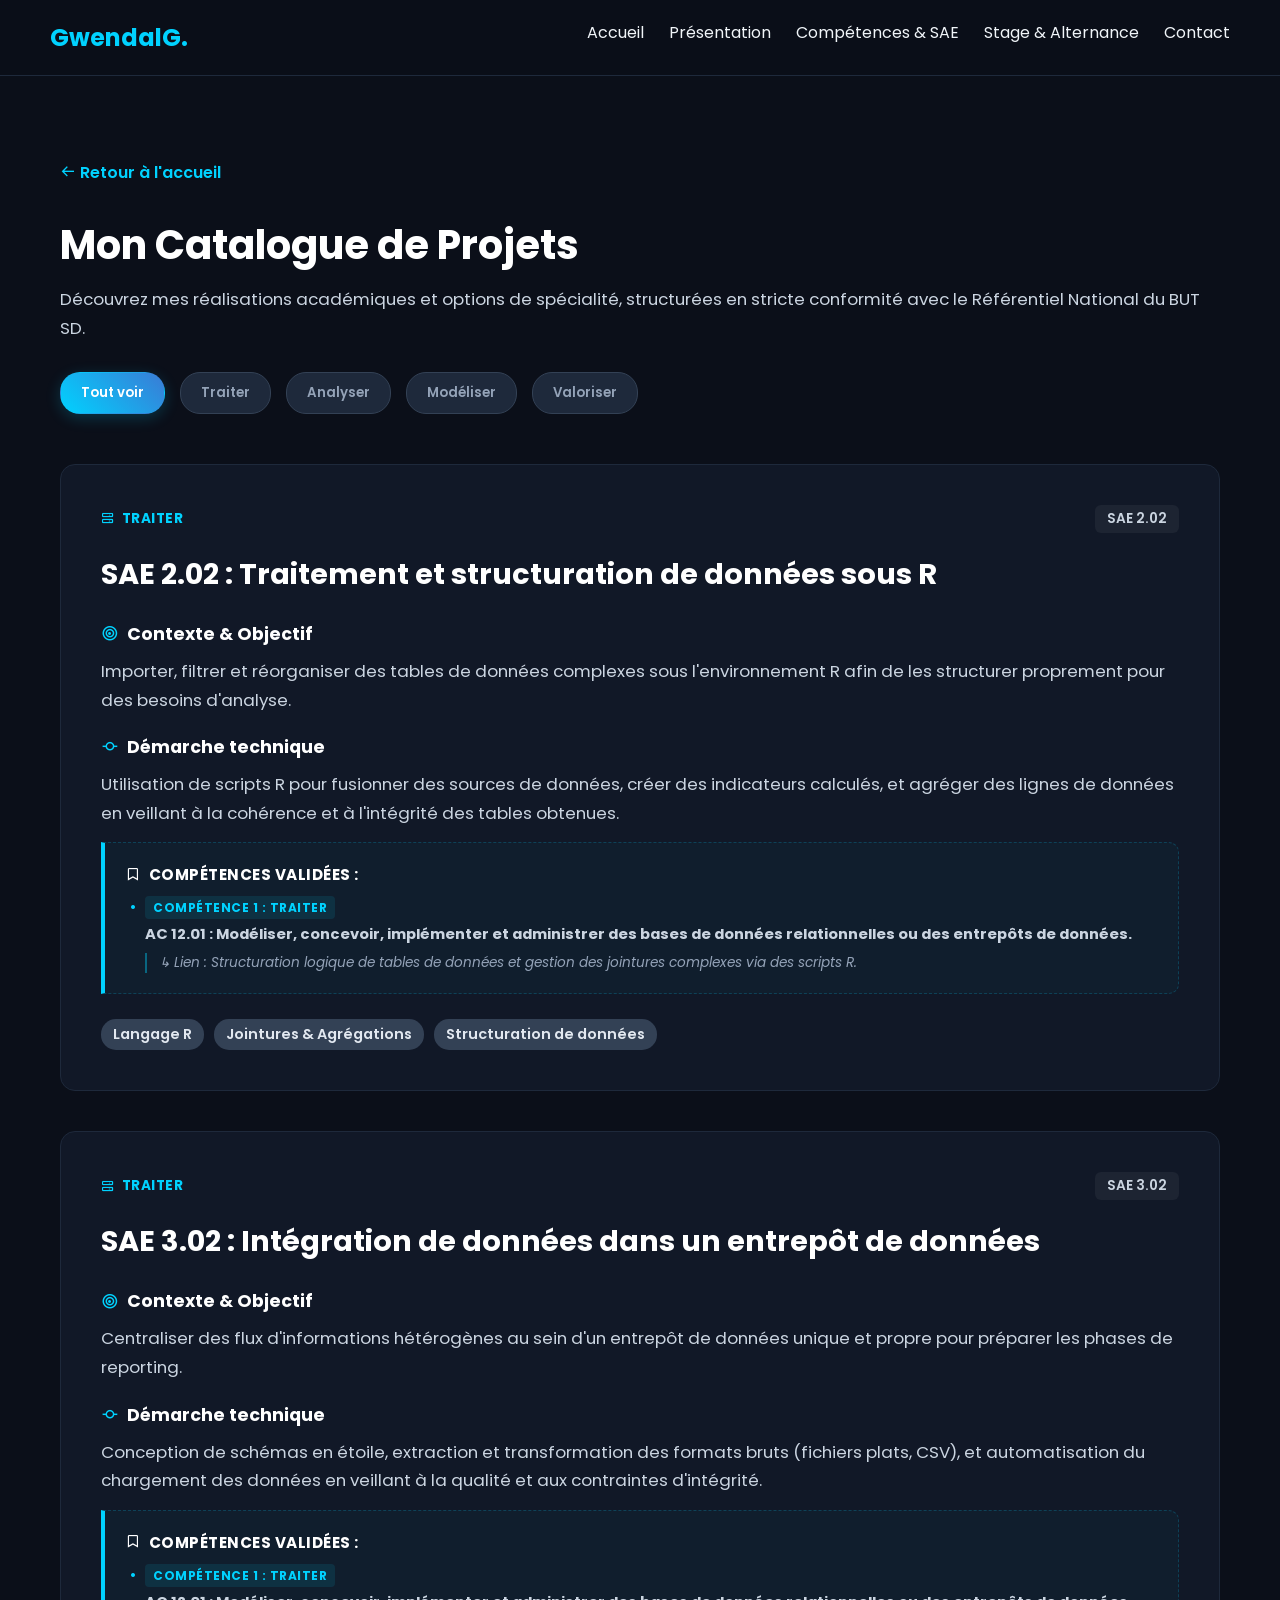
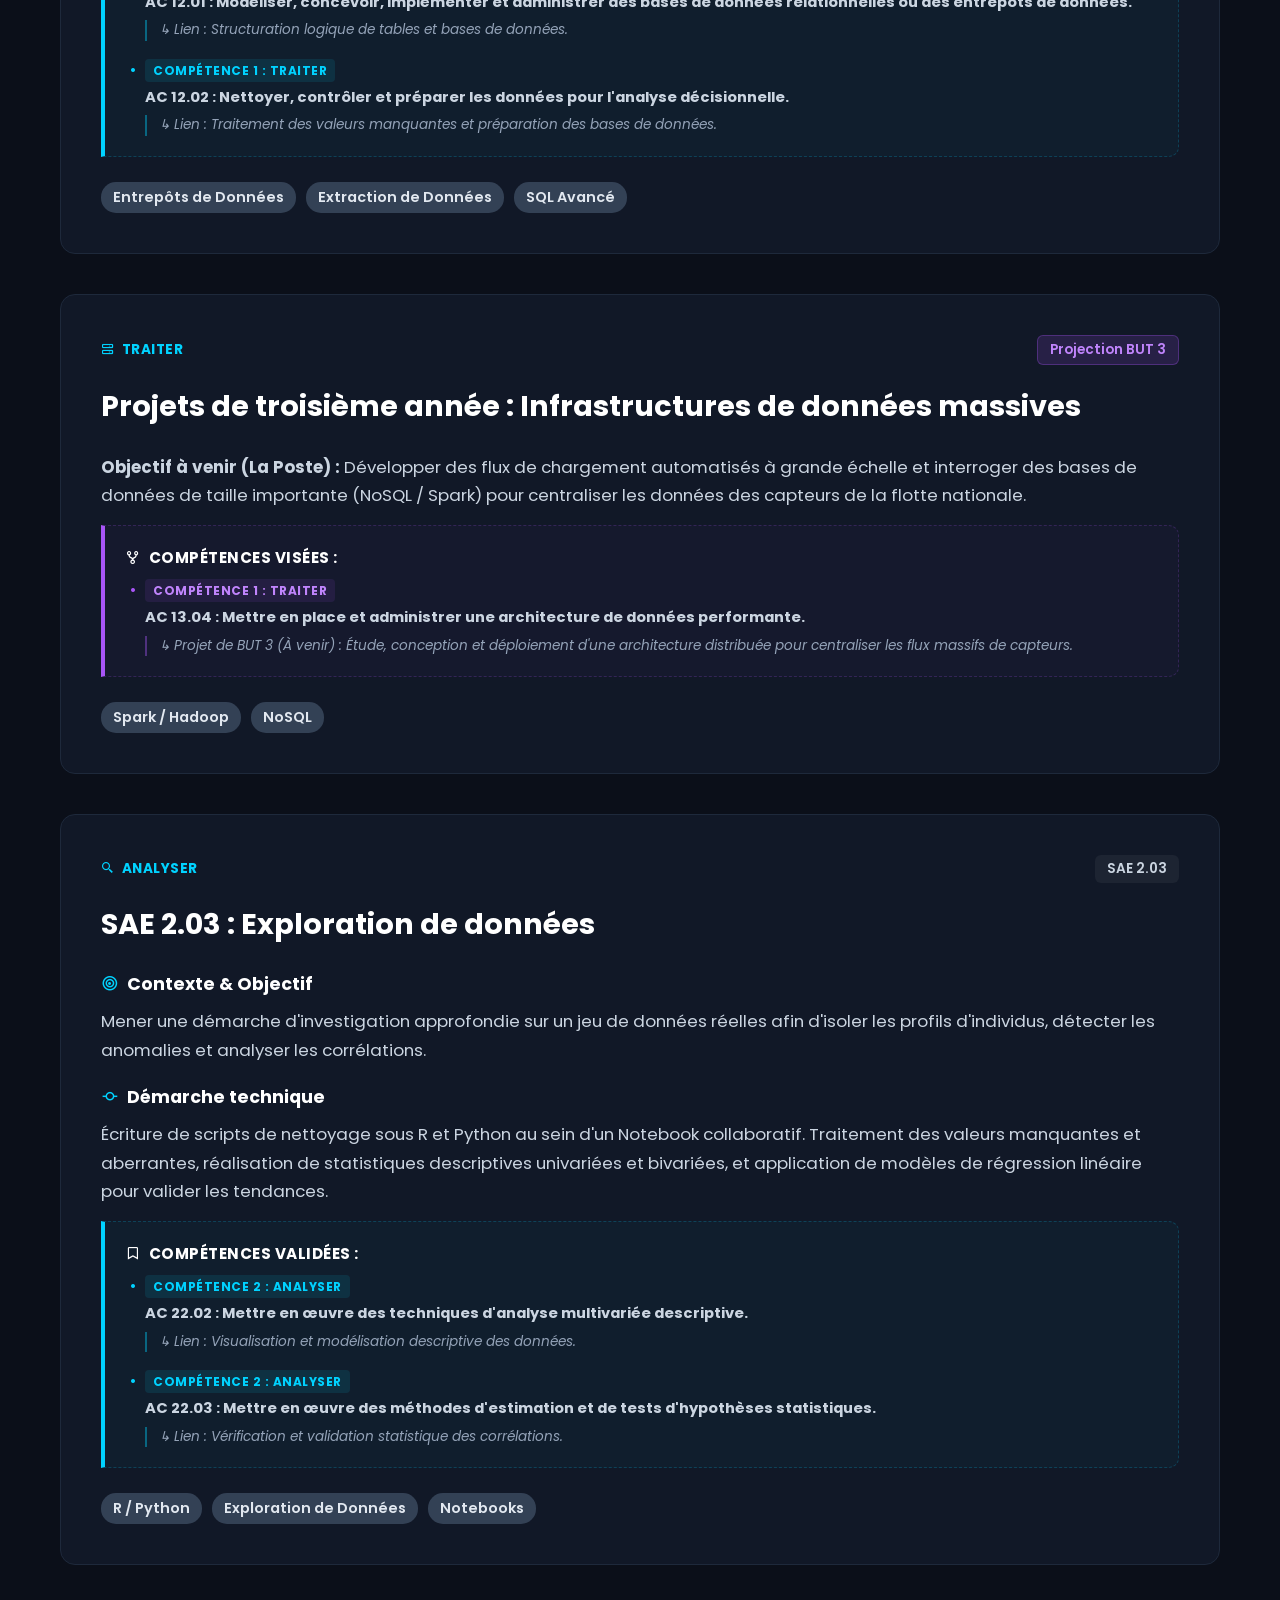
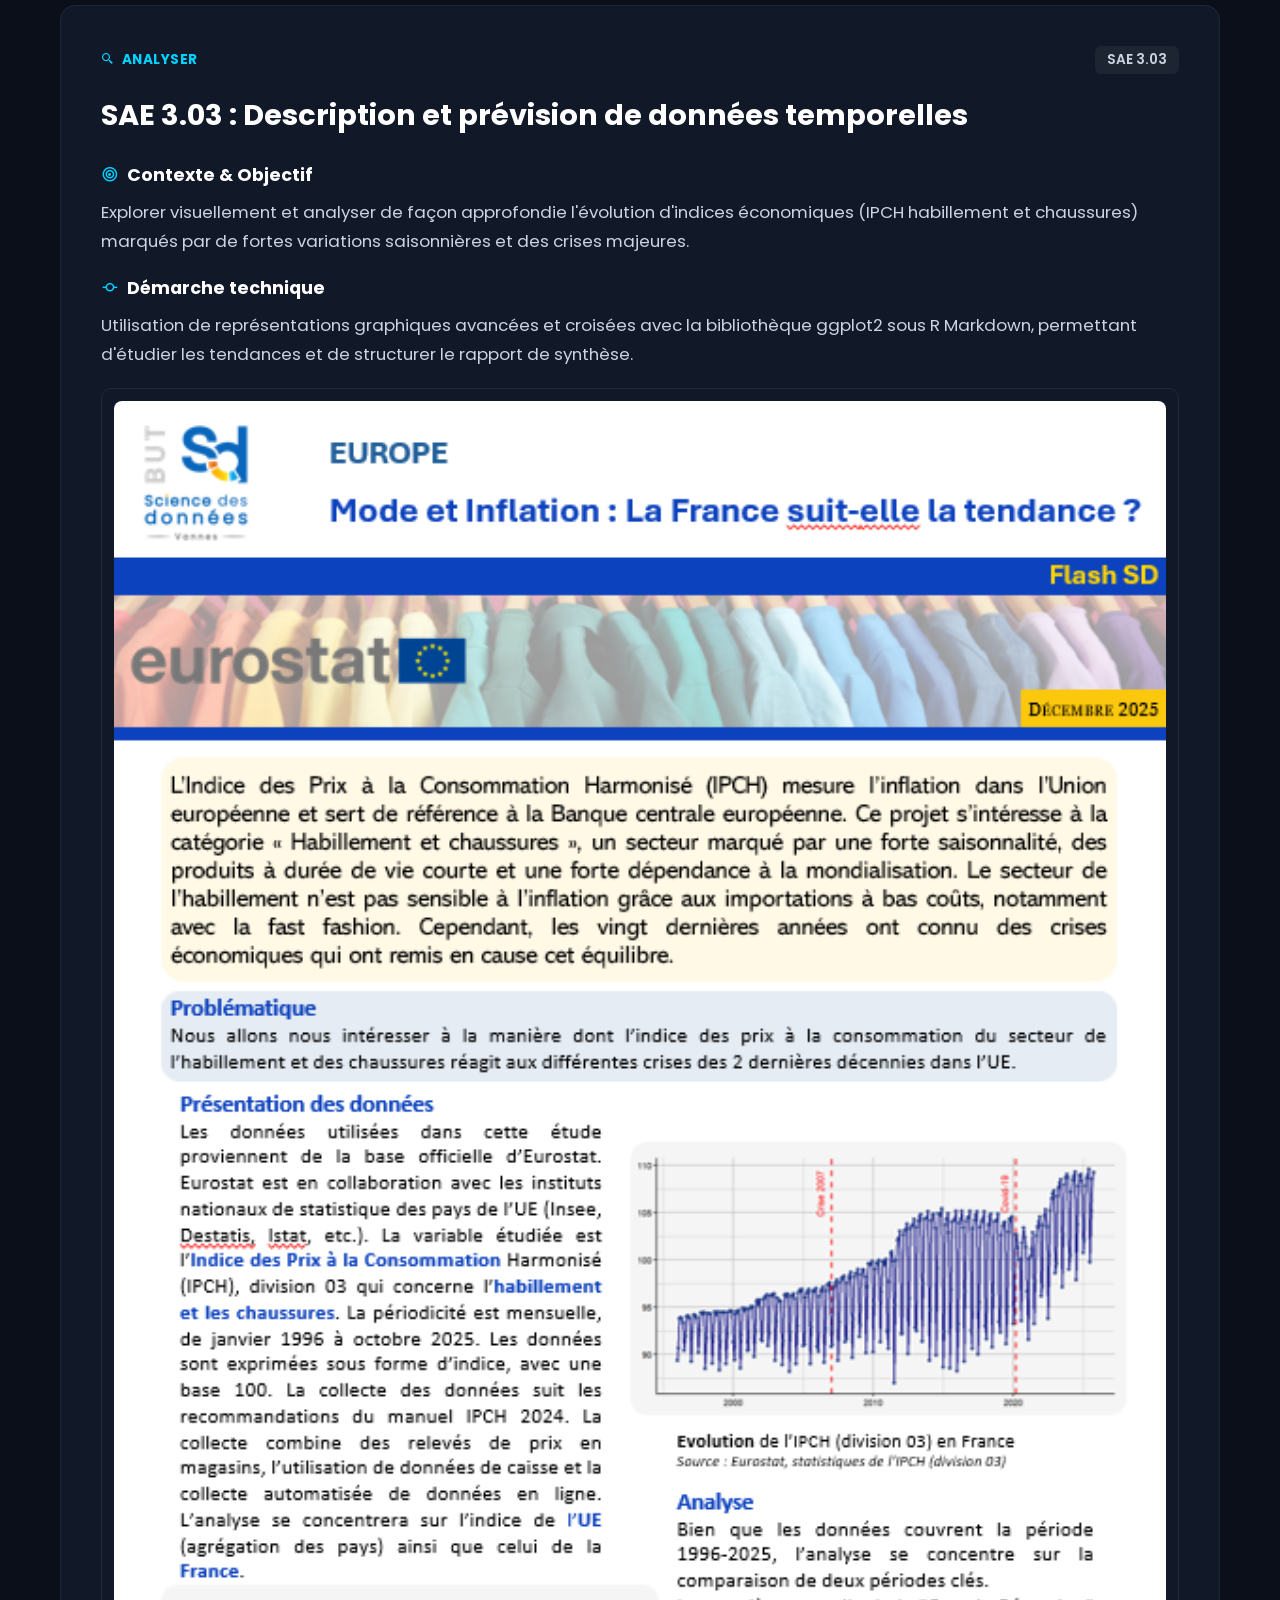
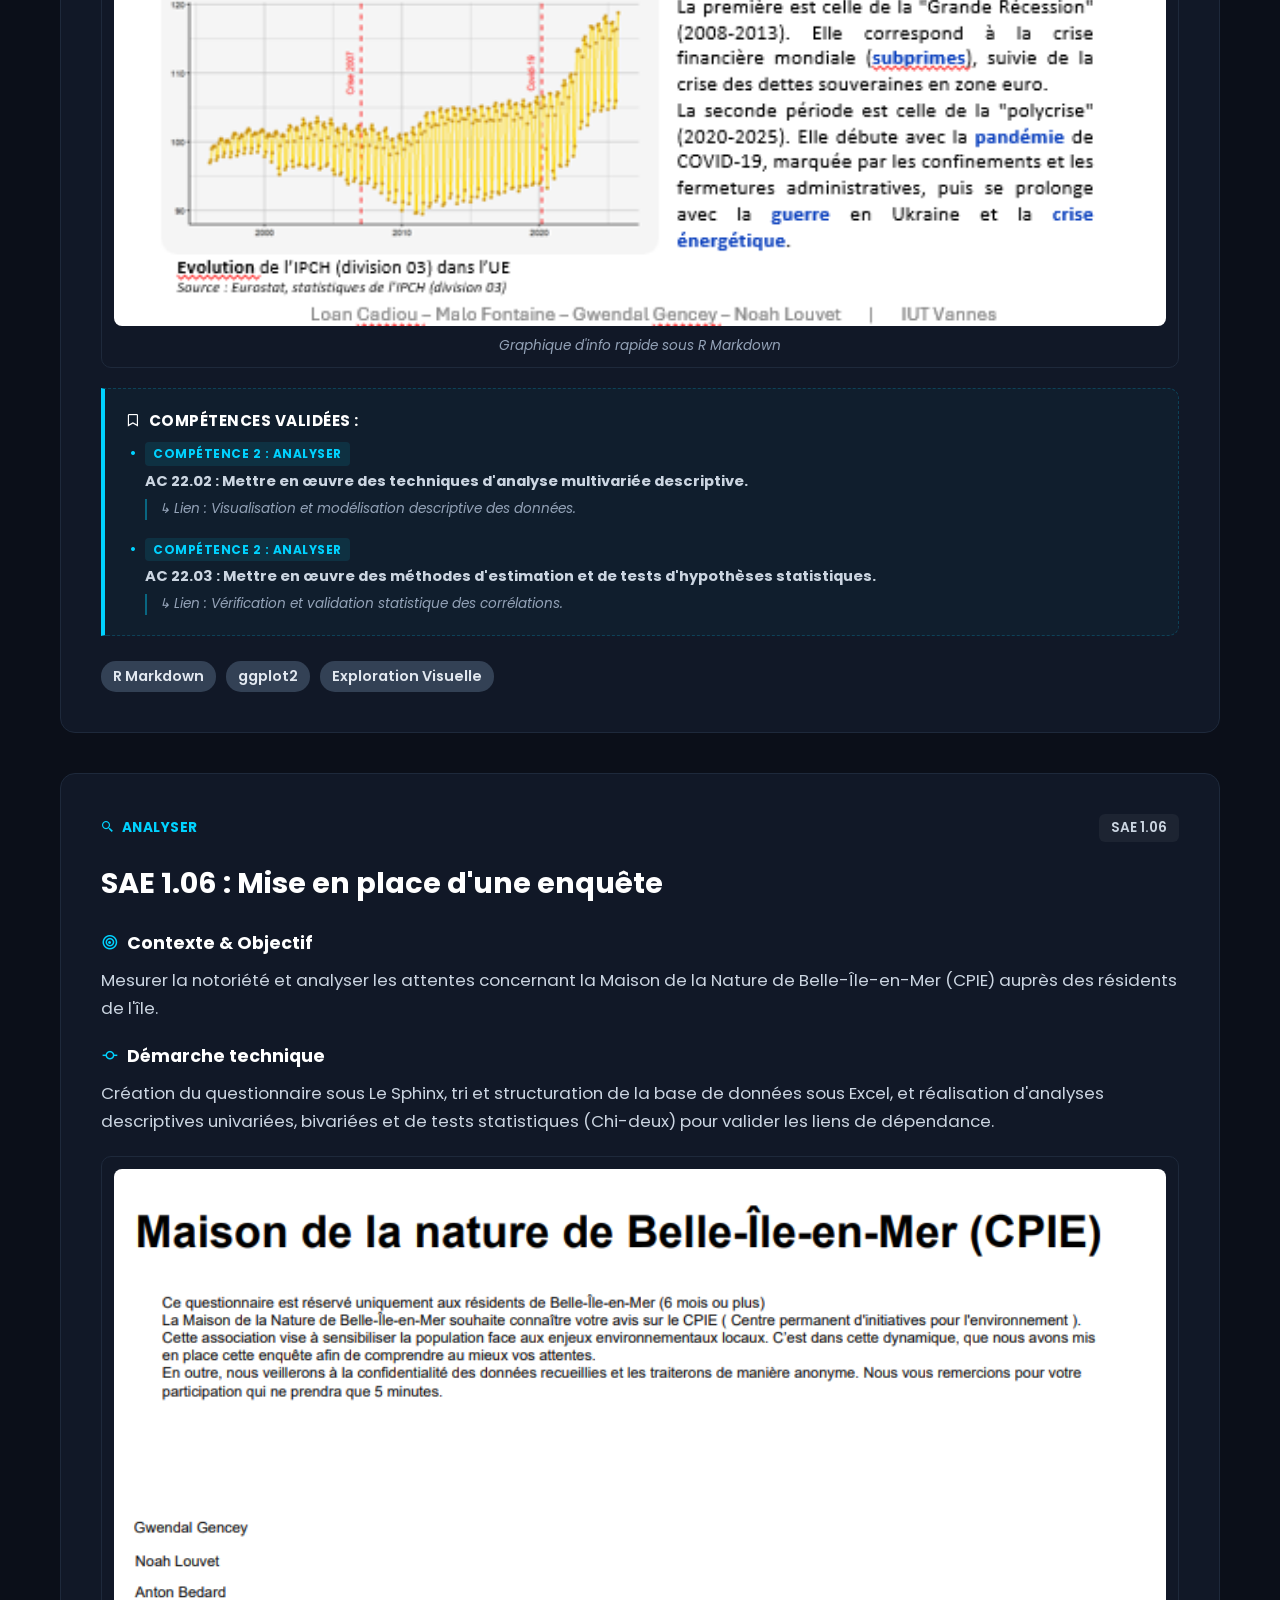
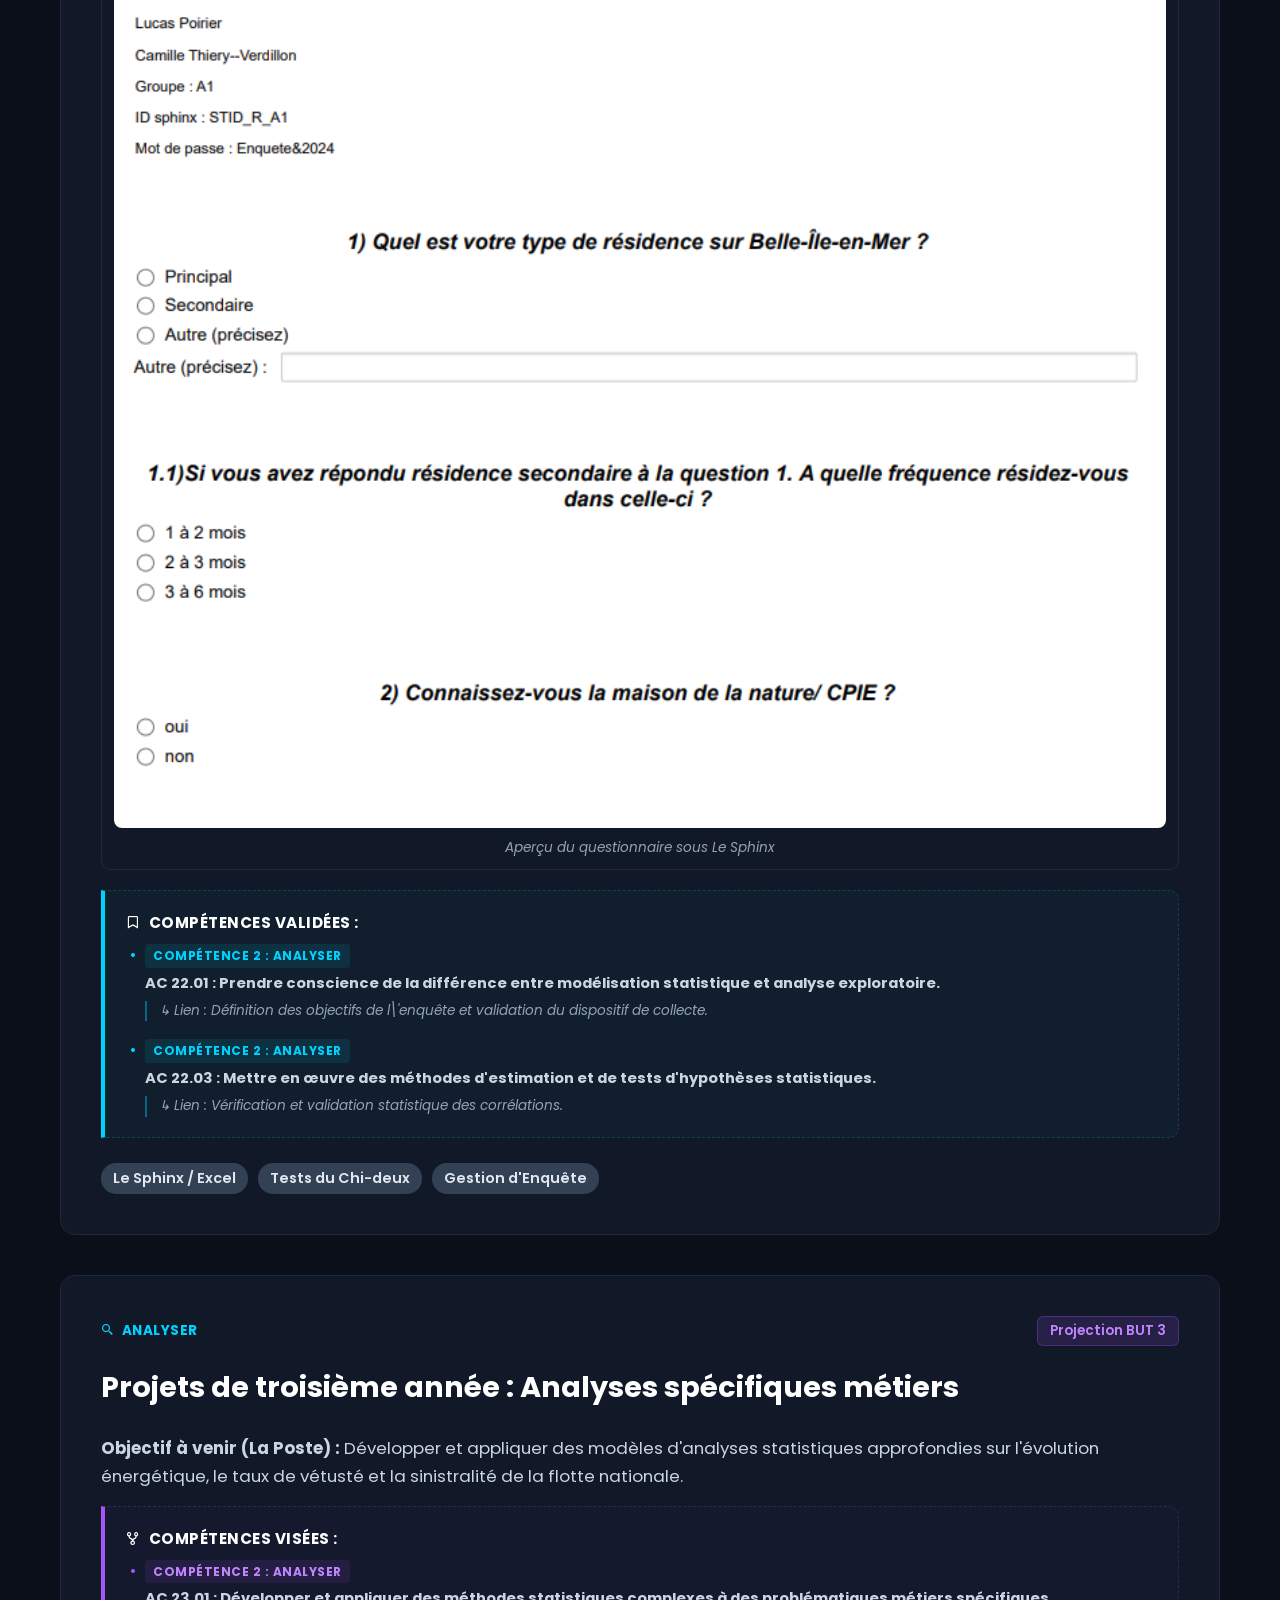
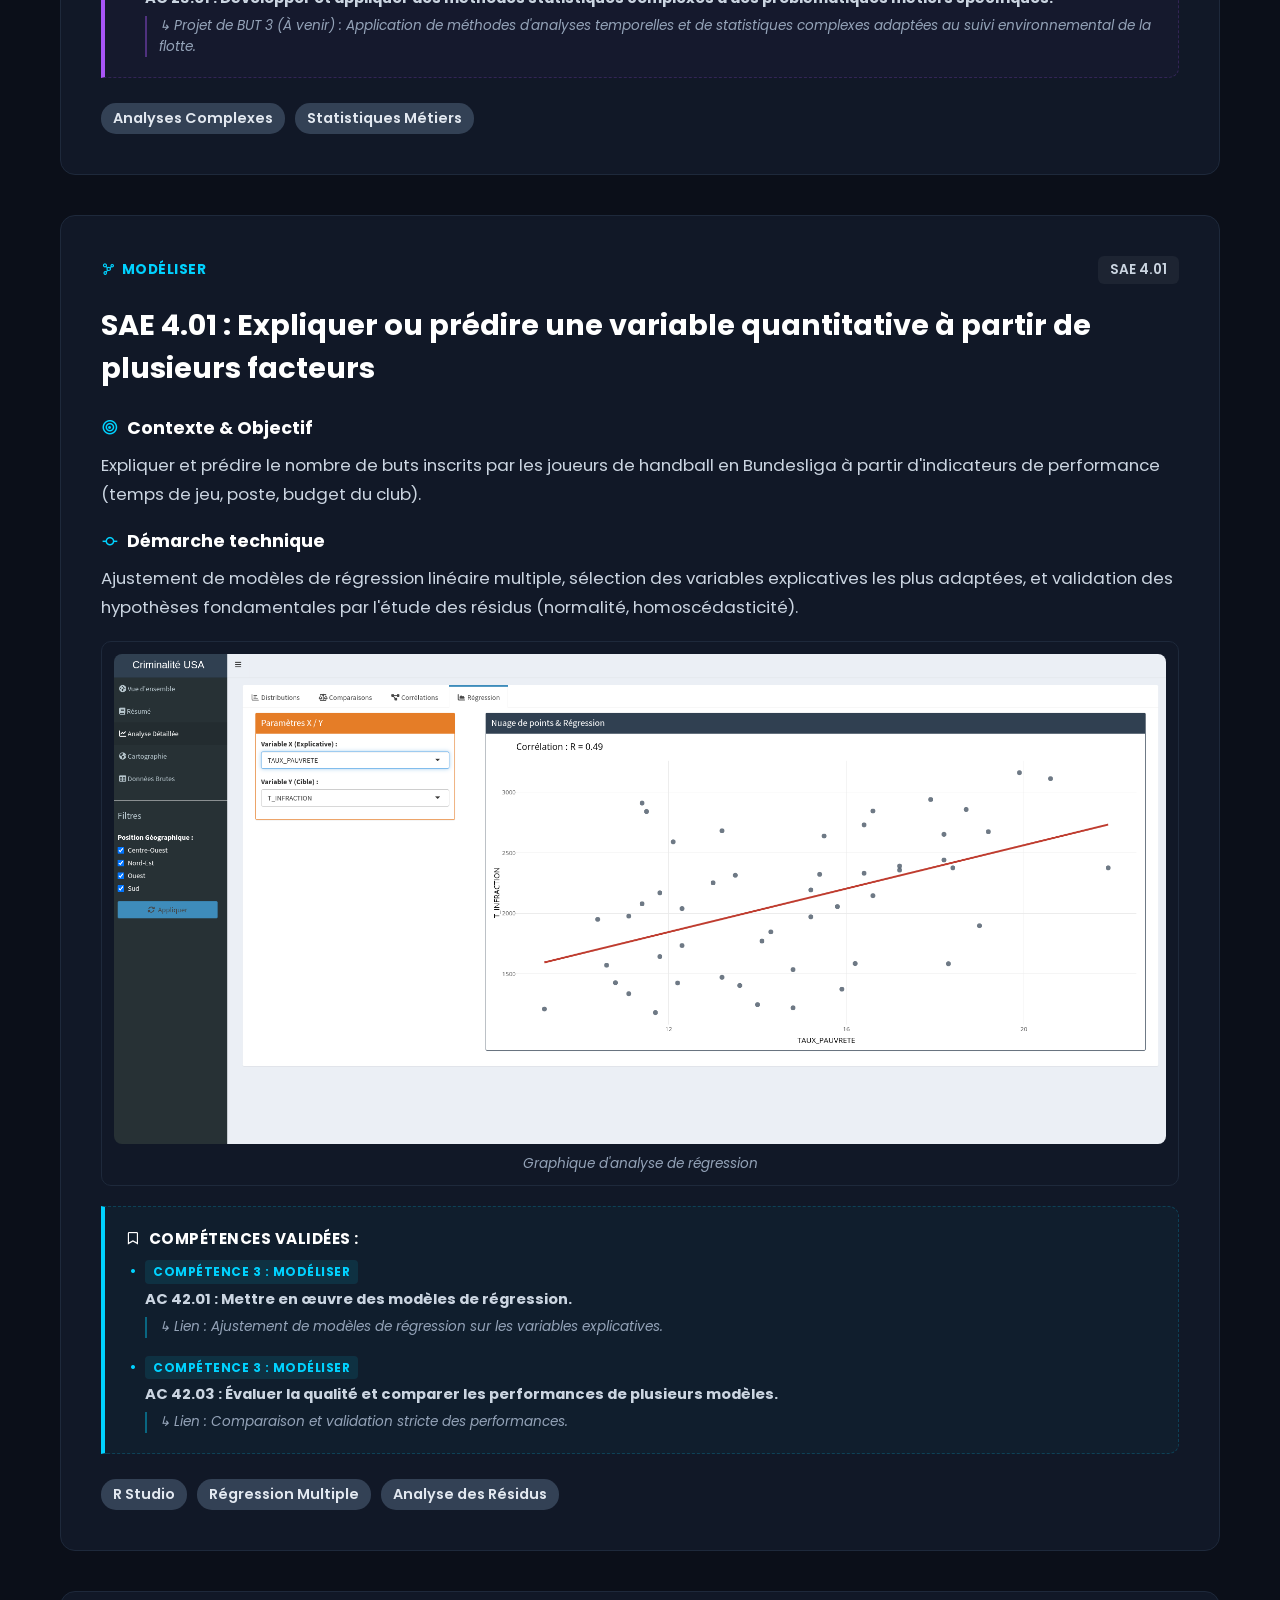
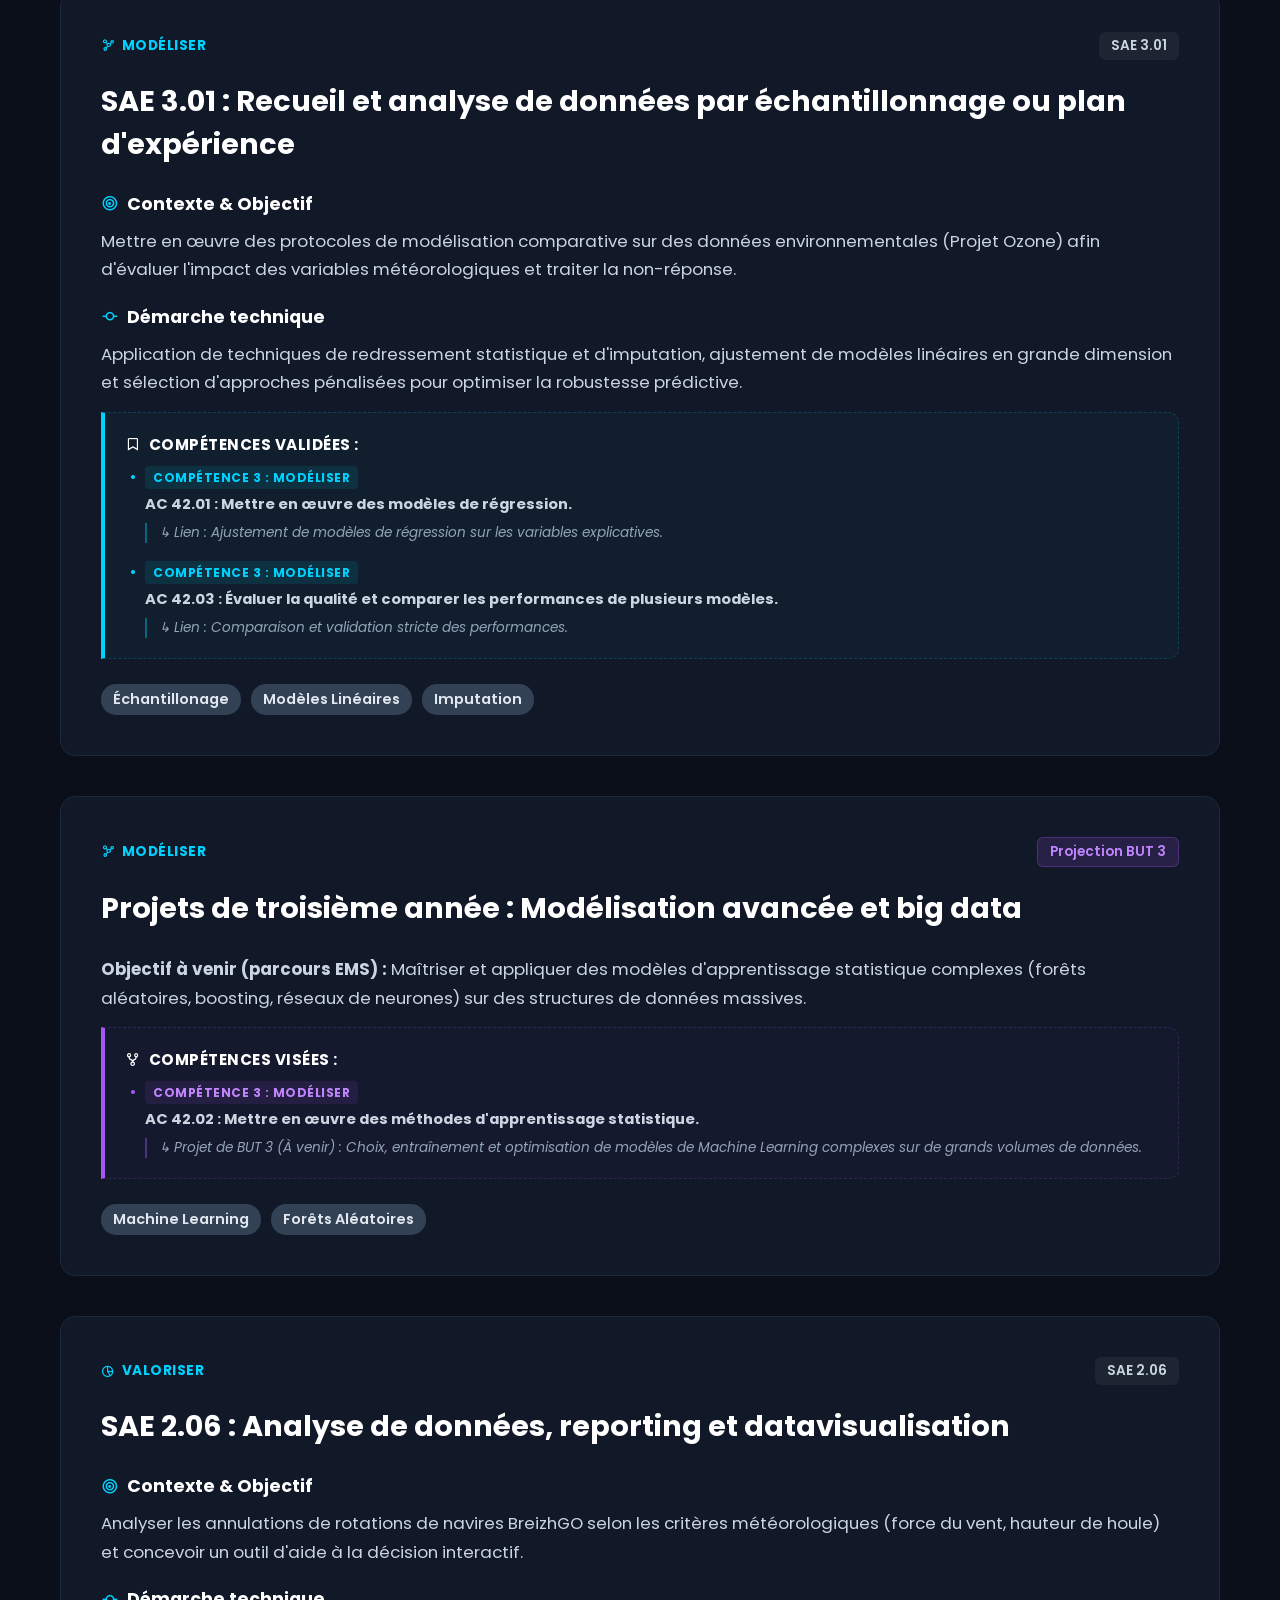
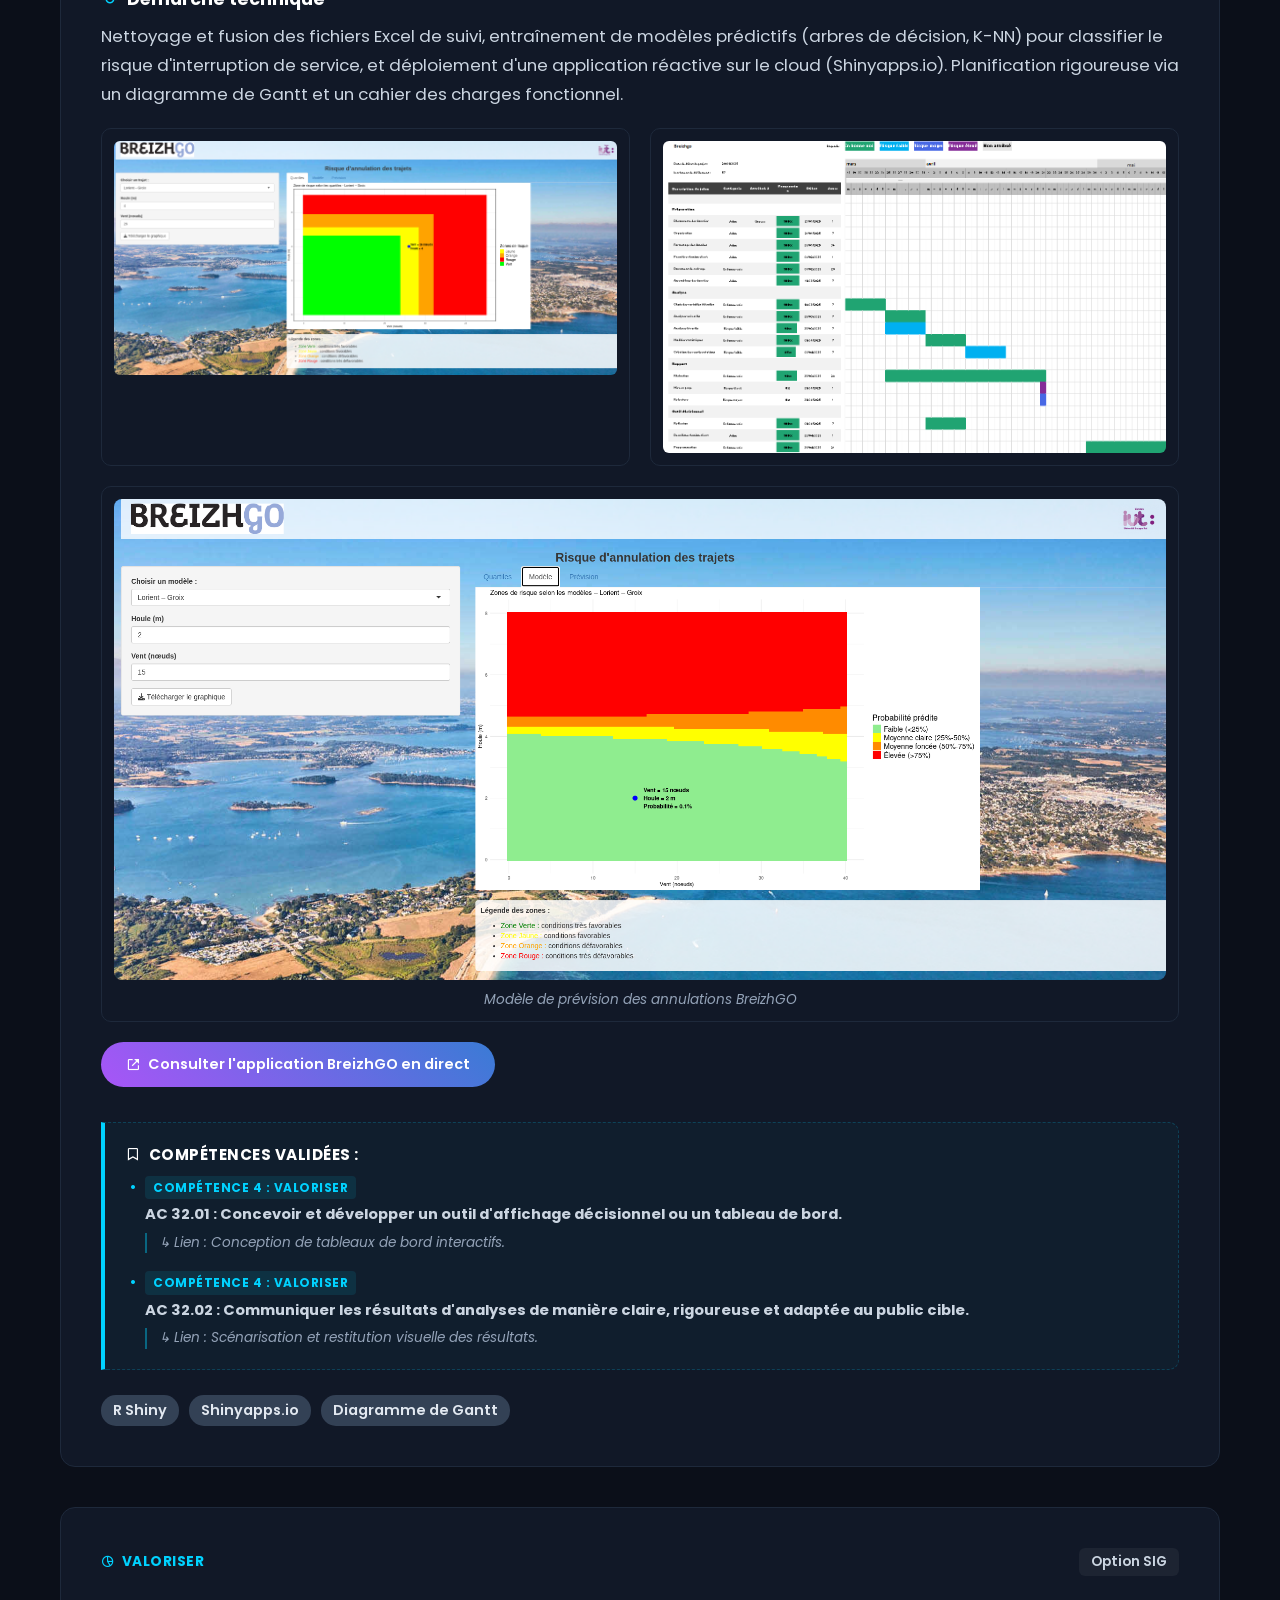
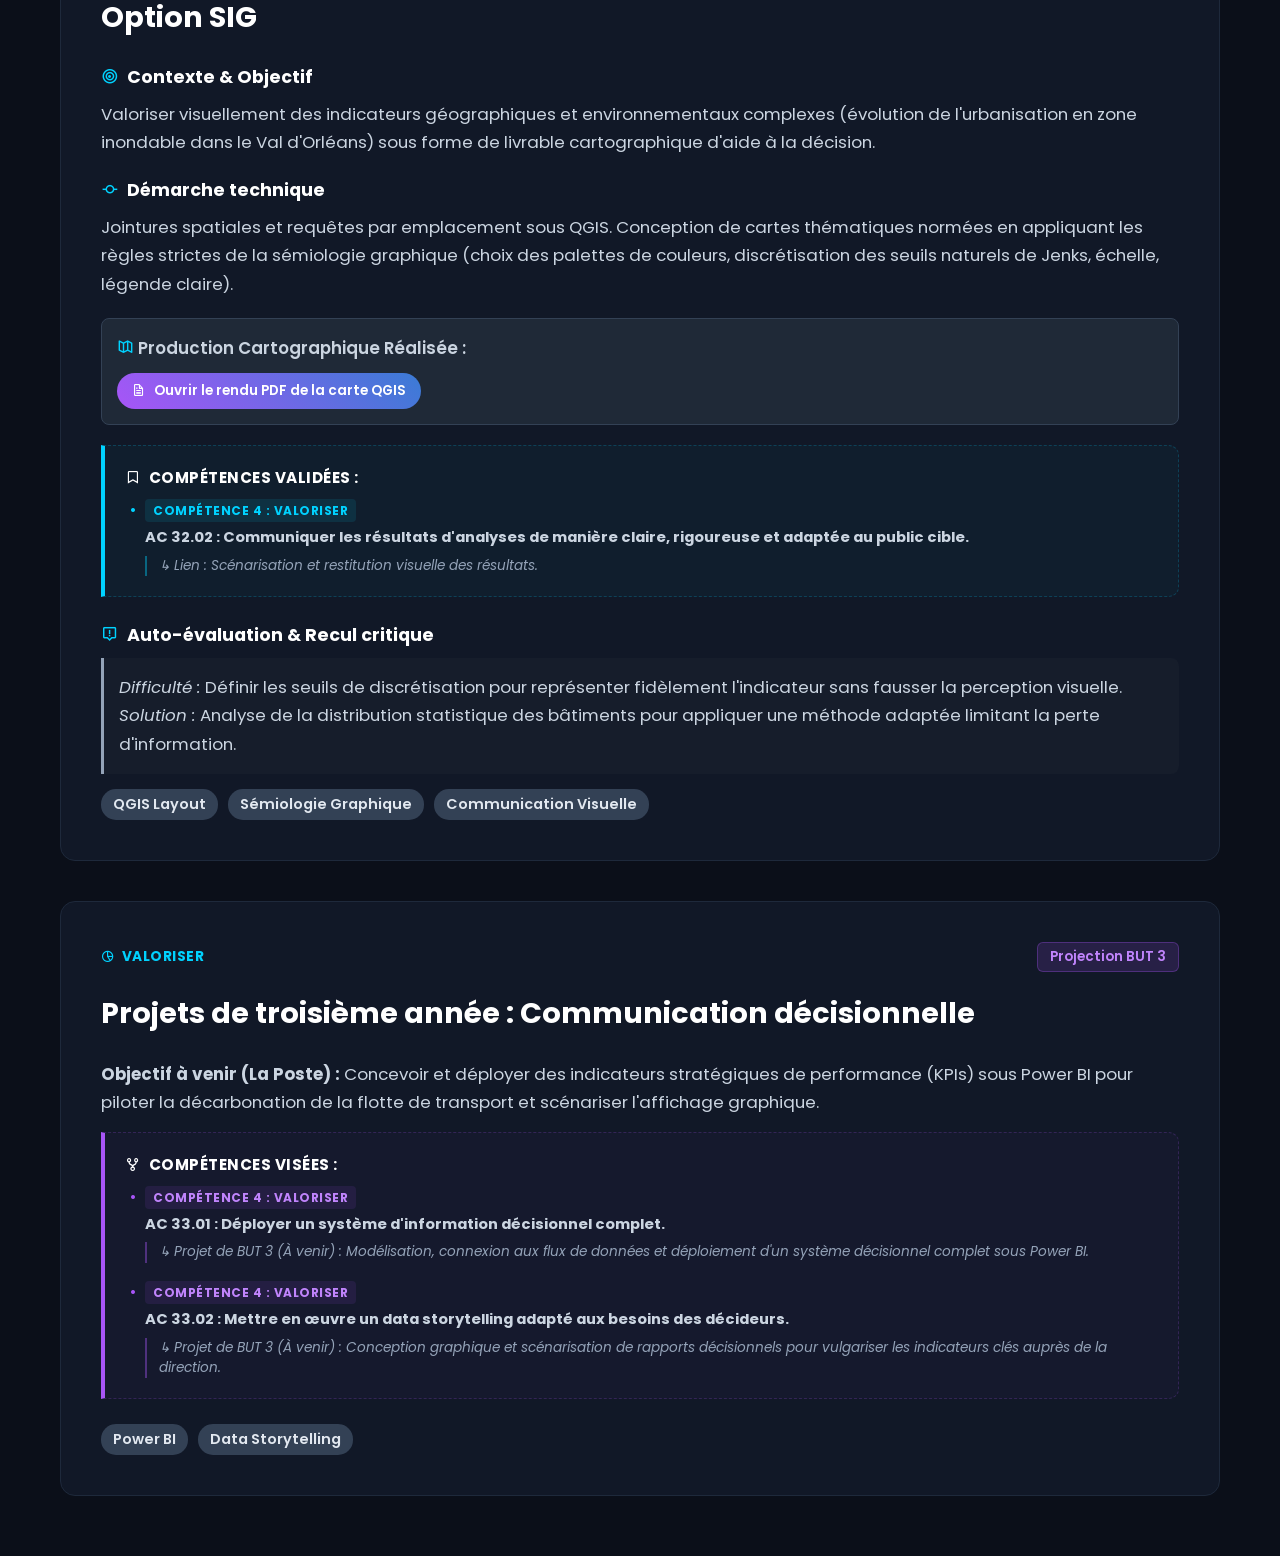
==== commit 6a28cb90: "Add files via upload" ====
--- a/projets.html
+++ b/projets.html
@@ -91,7 +91,7 @@
                             <span class="ac-justification">↳ Lien : Structuration logique de tables et bases de données.</span>
                         </li>
                         <li><span class="pole-label">Compétence 1 : Traiter</span><br>
-                            <strong>AC 12.02 : Nettoyer, contrôler et préparer les données pour l\'analyse décisionnelle.</strong>
+                            <strong>AC 12.02 : Nettoyer, contrôler et préparer les données pour l'analyse décisionnelle.</strong>
                             <span class="ac-justification">↳ Lien : Traitement des valeurs manquantes et préparation des bases de données.</span>
                         </li>
                     </ul>
@@ -146,11 +146,11 @@
                     <h4><i class='bx bx-bookmark'></i> Compétences Validées :</h4>
                     <ul>
                         <li><span class="pole-label">Compétence 2 : Analyser</span><br>
-                            <strong>AC 22.02 : Mettre en œuvre des techniques d\'analyse multivariée descriptive.</strong>
+                            <strong>AC 22.02 : Mettre en œuvre des techniques d'analyse multivariée descriptive.</strong>
                             <span class="ac-justification">↳ Lien : Visualisation et modélisation descriptive des données.</span>
                         </li>
                         <li><span class="pole-label">Compétence 2 : Analyser</span><br>
-                            <strong>AC 22.03 : Mettre en œuvre des méthodes d\'estimation et de tests d\'hypothèses statistiques.</strong>
+                            <strong>AC 22.03 : Mettre en œuvre des méthodes d'estimation et de tests d'hypothèses statistiques.</strong>
                             <span class="ac-justification">↳ Lien : Vérification et validation statistique des corrélations.</span>
                         </li>
                     </ul>
@@ -184,11 +184,11 @@
                     <h4><i class='bx bx-bookmark'></i> Compétences Validées :</h4>
                     <ul>
                         <li><span class="pole-label">Compétence 2 : Analyser</span><br>
-                            <strong>AC 22.02 : Mettre en œuvre des techniques d\'analyse multivariée descriptive.</strong>
+                            <strong>AC 22.02 : Mettre en œuvre des techniques d'analyse multivariée descriptive.</strong>
                             <span class="ac-justification">↳ Lien : Visualisation et modélisation descriptive des données.</span>
                         </li>
                         <li><span class="pole-label">Compétence 2 : Analyser</span><br>
-                            <strong>AC 22.03 : Mettre en œuvre des méthodes d\'estimation et de tests d\'hypothèses statistiques.</strong>
+                            <strong>AC 22.03 : Mettre en œuvre des méthodes d'estimation et de tests d'hypothèses statistiques.</strong>
                             <span class="ac-justification">↳ Lien : Vérification et validation statistique des corrélations.</span>
                         </li>
                     </ul>
@@ -226,7 +226,7 @@
                             <span class="ac-justification">↳ Lien : Définition des objectifs de l\'enquête et validation du dispositif de collecte.</span>
                         </li>
                         <li><span class="pole-label">Compétence 2 : Analyser</span><br>
-                            <strong>AC 22.03 : Mettre en œuvre des méthodes d\'estimation et de tests d\'hypothèses statistiques.</strong>
+                            <strong>AC 22.03 : Mettre en œuvre des méthodes d'estimation et de tests d'hypothèses statistiques.</strong>
                             <span class="ac-justification">↳ Lien : Vérification et validation statistique des corrélations.</span>
                         </li>
                     </ul>
@@ -394,11 +394,11 @@
                     <h4><i class='bx bx-bookmark'></i> Compétences Validées :</h4>
                     <ul>
                         <li><span class="pole-label">Compétence 4 : Valoriser</span><br>
-                            <strong>AC 32.01 : Concevoir et développer un outil d\'affichage décisionnel ou un tableau de bord.</strong>
+                            <strong>AC 32.01 : Concevoir et développer un outil d'affichage décisionnel ou un tableau de bord.</strong>
                             <span class="ac-justification">↳ Lien : Conception de tableaux de bord interactifs.</span>
                         </li>
                         <li><span class="pole-label">Compétence 4 : Valoriser</span><br>
-                            <strong>AC 32.02 : Communiquer les résultats d\'analyses de manière claire, rigoureuse et adaptée au public cible.</strong>
+                            <strong>AC 32.02 : Communiquer les résultats d'analyses de manière claire, rigoureuse et adaptée au public cible.</strong>
                             <span class="ac-justification">↳ Lien : Scénarisation et restitution visuelle des résultats.</span>
                         </li>
                     </ul>
@@ -434,7 +434,7 @@
                     <h4><i class='bx bx-bookmark'></i> Compétences Validées :</h4>
                     <ul>
                         <li><span class="pole-label">Compétence 4 : Valoriser</span><br>
-                            <strong>AC 32.02 : Communiquer les résultats d\'analyses de manière claire, rigoureuse et adaptée au public cible.</strong>
+                            <strong>AC 32.02 : Communiquer les résultats d'analyses de manière claire, rigoureuse et adaptée au public cible.</strong>
                             <span class="ac-justification">↳ Lien : Scénarisation et restitution visuelle des résultats.</span>
                         </li>
                     </ul>
